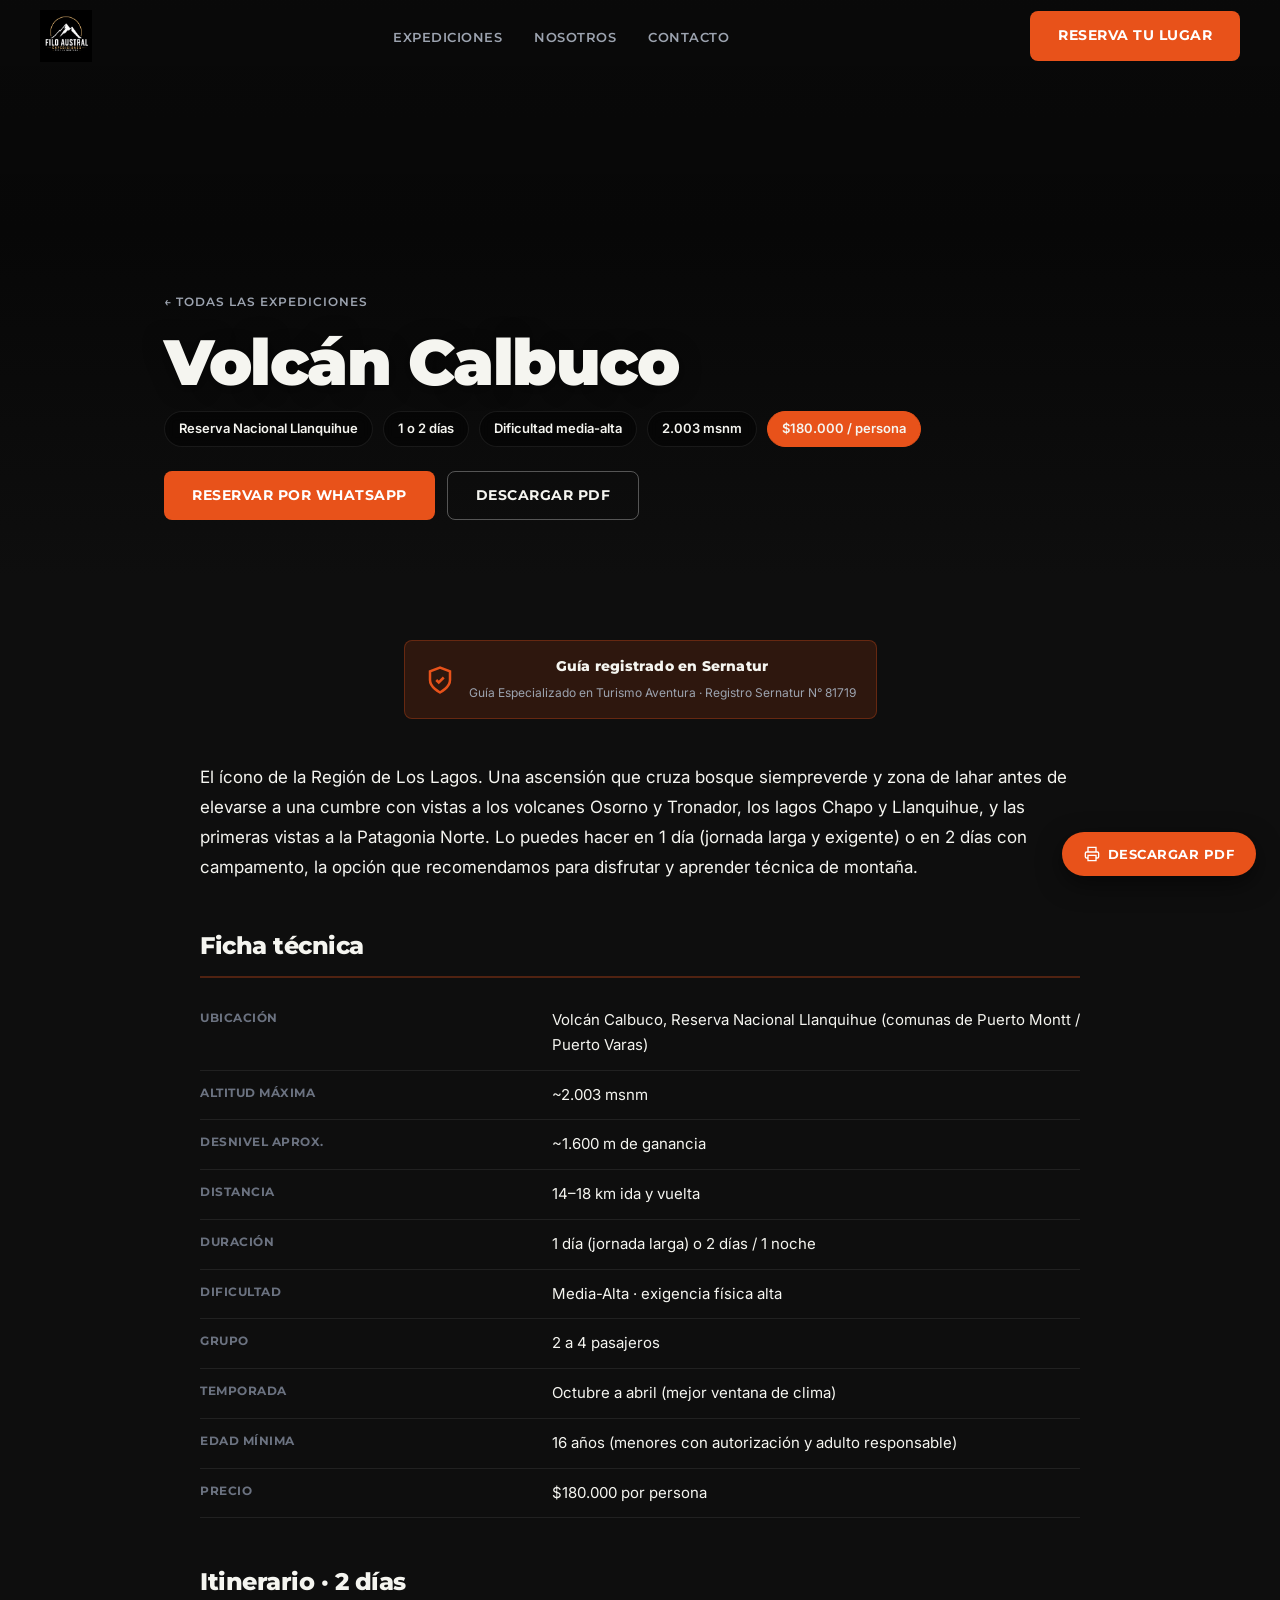
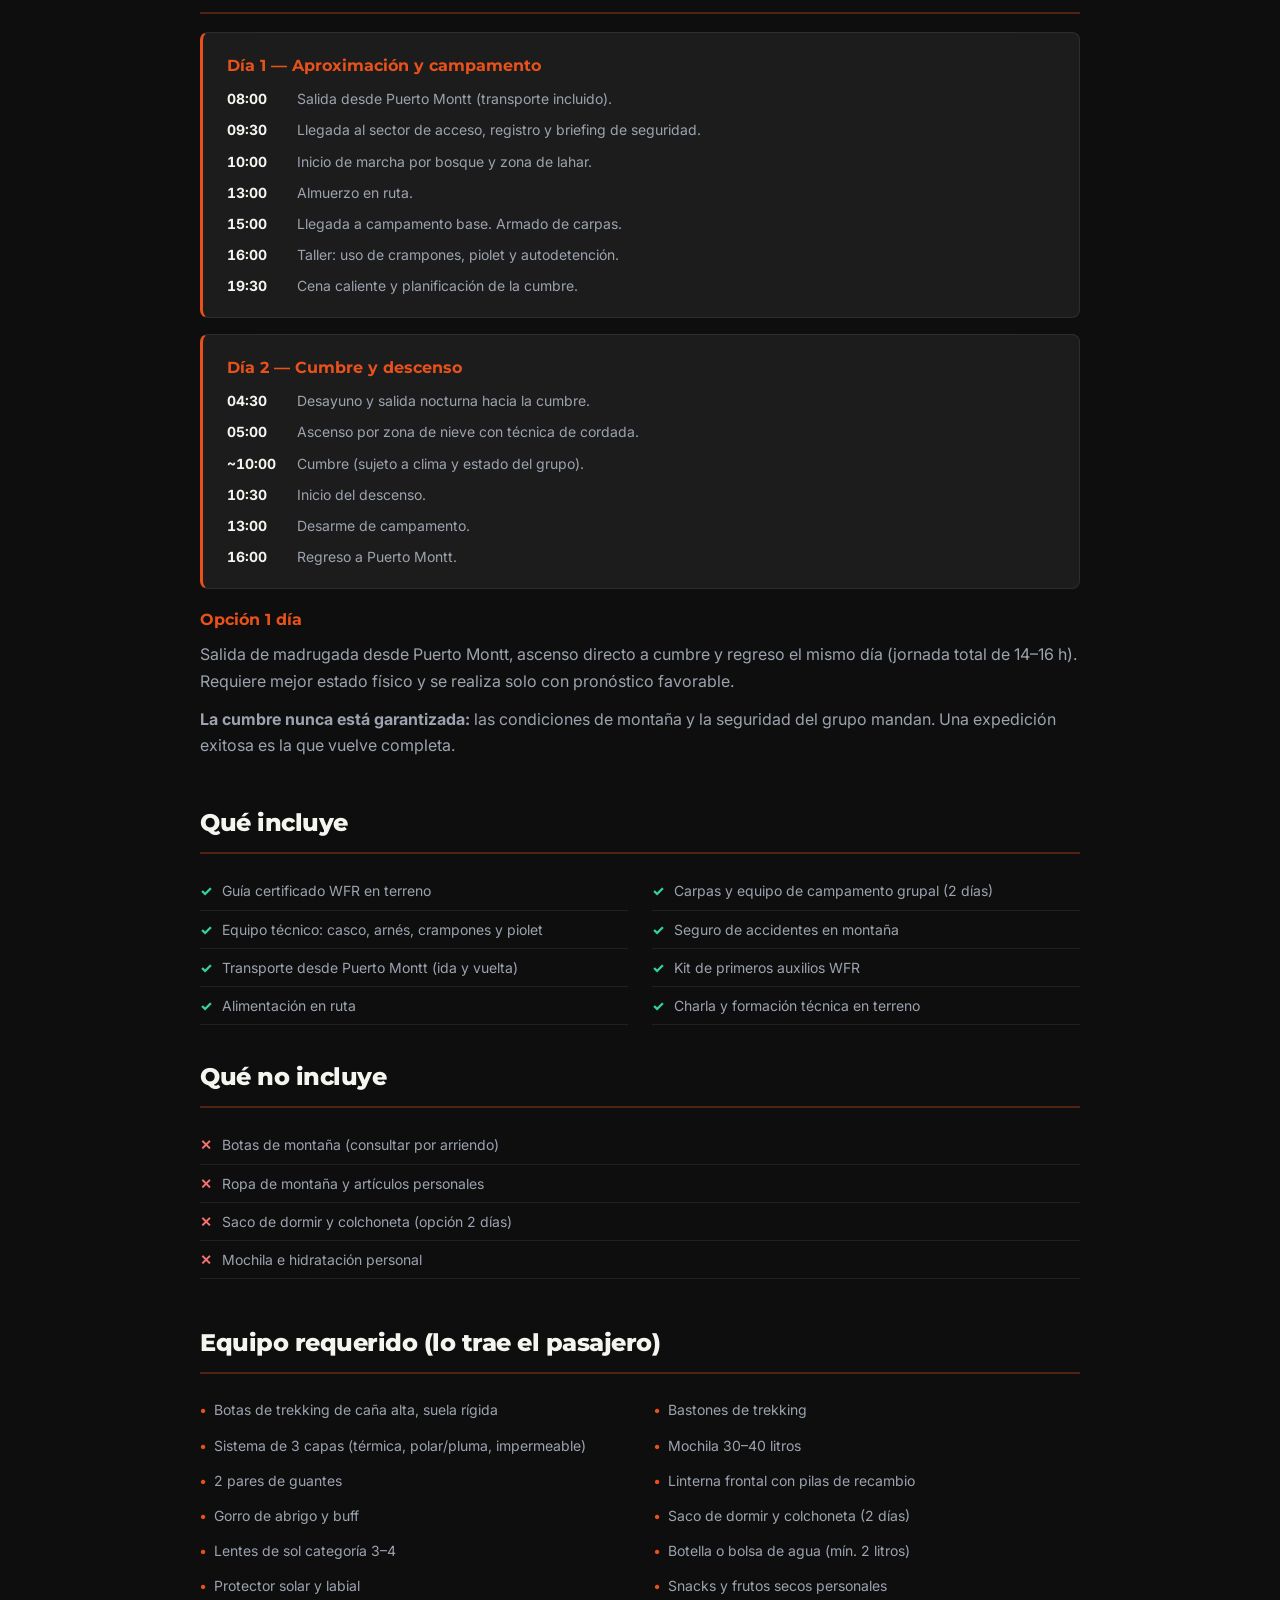
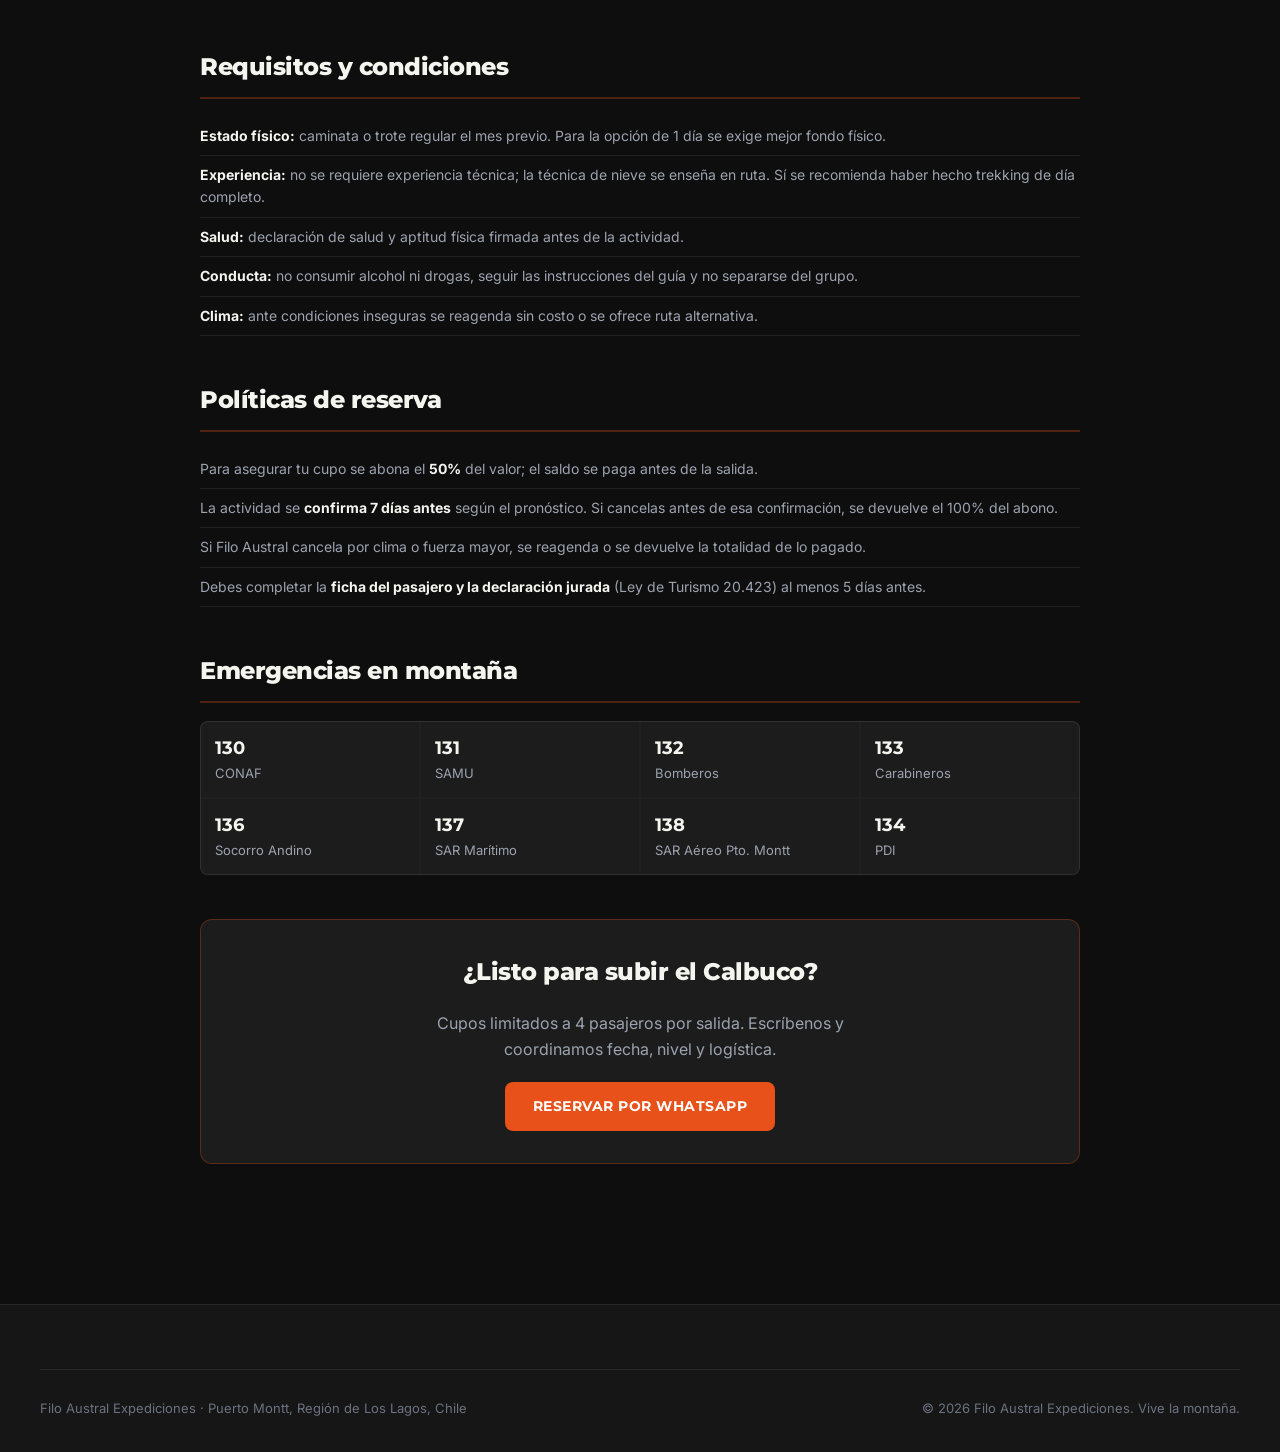
==== calbuco.html @ 94932cb4 "Grupos 2 a 4 pasajeros, nuevos precios y programas Próximamente - VN Calbuco $180.000 y VN Casablanc" ====
<!DOCTYPE html>
<html lang="es">
<head>
    <meta charset="UTF-8">
    <meta name="viewport" content="width=device-width, initial-scale=1.0">
    <meta name="description" content="Ascensión al Volcán Calbuco (2.003 msnm) con Filo Austral Expediciones. Programa de 1 o 2 días, guía certificado WFR, grupos de 2 a 4 pasajeros.">
    <title>Volcán Calbuco | Filo Austral Expediciones</title>
    <meta property="og:title" content="Volcán Calbuco — Filo Austral Expediciones">
    <meta property="og:description" content="Ascensión al ícono de la Región de Los Lagos. 1 o 2 días, guía WFR, grupos reducidos.">
    <meta property="og:image" content="assets/logo-light.jpg">
    <link rel="preconnect" href="https://fonts.googleapis.com">
    <link rel="preconnect" href="https://fonts.gstatic.com" crossorigin>
    <link href="https://fonts.googleapis.com/css2?family=Montserrat:wght@400;500;600;700;800;900&family=Inter:wght@300;400;500;600&display=swap" rel="stylesheet">
    <link rel="stylesheet" href="style.css">
</head>
<body>

    <nav class="navbar" id="navbar">
        <div class="nav-container">
            <a href="index.html" class="nav-logo">
                <img src="assets/logo-light.jpg" alt="Filo Austral Expediciones" class="logo-img">
            </a>
            <ul class="nav-links" id="navLinks">
                <li><a href="index.html#expediciones">Expediciones</a></li>
                <li><a href="index.html#nosotros">Nosotros</a></li>
                <li><a href="index.html#contacto">Contacto</a></li>
            </ul>
            <a href="index.html#contacto" class="btn btn-accent nav-cta">Reserva tu lugar</a>
            <button class="hamburger" id="hamburger" aria-label="Abrir menú"><span></span><span></span><span></span></button>
        </div>
    </nav>

    <header class="prog-hero">
        <div class="prog-hero-bg" style="background-image:url('https://images.unsplash.com/photo-1608248543803-ba4f8c70ae0b?auto=format&fit=crop&w=1920&q=80')"></div>
        <div class="prog-hero-overlay"></div>
        <div class="prog-hero-content">
            <a href="index.html#expediciones" class="prog-back">← Todas las expediciones</a>
            <h1>Volcán Calbuco</h1>
            <div class="prog-meta">
                <span class="prog-chip">Reserva Nacional Llanquihue</span>
                <span class="prog-chip">1 o 2 días</span>
                <span class="prog-chip">Dificultad media-alta</span>
                <span class="prog-chip">2.003 msnm</span>
                <span class="prog-chip price">$180.000 / persona</span>
            </div>
            <div class="prog-hero-actions">
                <a href="https://wa.me/56983878181?text=Hola%20Filo%20Austral%20%F0%9F%91%8B%20quiero%20reservar%20el%20Volc%C3%A1n%20Calbuco" target="_blank" rel="noopener" class="btn btn-accent">Reservar por WhatsApp</a>
                <button class="btn btn-ghost" onclick="window.print()">Descargar PDF</button>
            </div>
        </div>
    </header>

    <main class="prog-main">
        <div class="prog-doc">

            <div class="print-only print-header">
                <img src="assets/logo-print.png" alt="Filo Austral Expediciones">
                <div class="ph-title"><b>Volcán Calbuco</b><span>Filo Austral Expediciones · Vive la Montaña</span></div>
            </div>

            <section class="prog-section sello-wrap">
                <div class="sello-sernatur">
                    <svg viewBox="0 0 24 24" fill="none" stroke="currentColor" stroke-width="2"><path d="M12 22s8-4 8-10V5l-8-3-8 3v7c0 6 8 10 8 10z"/><path d="M9 12l2 2 4-4"/></svg>
                    <div><b>Guía registrado en Sernatur</b><span>Guía Especializado en Turismo Aventura · Registro Sernatur N° 81719</span></div>
                </div>
            </section>

            <section class="prog-section">
                <p class="prog-lead">El ícono de la Región de Los Lagos. Una ascensión que cruza bosque siempreverde y zona de lahar antes de elevarse a una cumbre con vistas a los volcanes Osorno y Tronador, los lagos Chapo y Llanquihue, y las primeras vistas a la Patagonia Norte. Lo puedes hacer en 1 día (jornada larga y exigente) o en 2 días con campamento, la opción que recomendamos para disfrutar y aprender técnica de montaña.</p>
            </section>

            <section class="prog-section">
                <h2>Ficha técnica</h2>
                <table class="ficha-table">
                    <tr><th>Ubicación</th><td>Volcán Calbuco, Reserva Nacional Llanquihue (comunas de Puerto Montt / Puerto Varas)</td></tr>
                    <tr><th>Altitud máxima</th><td>~2.003 msnm</td></tr>
                    <tr><th>Desnivel aprox.</th><td>~1.600 m de ganancia</td></tr>
                    <tr><th>Distancia</th><td>14–18 km ida y vuelta</td></tr>
                    <tr><th>Duración</th><td>1 día (jornada larga) o 2 días / 1 noche</td></tr>
                    <tr><th>Dificultad</th><td>Media-Alta · exigencia física alta</td></tr>
                    <tr><th>Grupo</th><td>2 a 4 pasajeros</td></tr>
                    <tr><th>Temporada</th><td>Octubre a abril (mejor ventana de clima)</td></tr>
                    <tr><th>Edad mínima</th><td>16 años (menores con autorización y adulto responsable)</td></tr>
                    <tr><th>Precio</th><td>$180.000 por persona</td></tr>
                </table>
            </section>

            <section class="prog-section">
                <h2>Itinerario · 2 días</h2>
                <div class="itinerario-day">
                    <h3>Día 1 — Aproximación y campamento</h3>
                    <ul>
                        <li><b>08:00</b> Salida desde Puerto Montt (transporte incluido).</li>
                        <li><b>09:30</b> Llegada al sector de acceso, registro y briefing de seguridad.</li>
                        <li><b>10:00</b> Inicio de marcha por bosque y zona de lahar.</li>
                        <li><b>13:00</b> Almuerzo en ruta.</li>
                        <li><b>15:00</b> Llegada a campamento base. Armado de carpas.</li>
                        <li><b>16:00</b> Taller: uso de crampones, piolet y autodetención.</li>
                        <li><b>19:30</b> Cena caliente y planificación de la cumbre.</li>
                    </ul>
                </div>
                <div class="itinerario-day">
                    <h3>Día 2 — Cumbre y descenso</h3>
                    <ul>
                        <li><b>04:30</b> Desayuno y salida nocturna hacia la cumbre.</li>
                        <li><b>05:00</b> Ascenso por zona de nieve con técnica de cordada.</li>
                        <li><b>~10:00</b> Cumbre (sujeto a clima y estado del grupo).</li>
                        <li><b>10:30</b> Inicio del descenso.</li>
                        <li><b>13:00</b> Desarme de campamento.</li>
                        <li><b>16:00</b> Regreso a Puerto Montt.</li>
                    </ul>
                </div>
                <h3>Opción 1 día</h3>
                <p>Salida de madrugada desde Puerto Montt, ascenso directo a cumbre y regreso el mismo día (jornada total de 14–16 h). Requiere mejor estado físico y se realiza solo con pronóstico favorable.</p>
                <p><b>La cumbre nunca está garantizada:</b> las condiciones de montaña y la seguridad del grupo mandan. Una expedición exitosa es la que vuelve completa.</p>
            </section>

            <section class="prog-section">
                <h2>Qué incluye</h2>
                <div class="dos-cols">
                    <ul class="lista-check">
                        <li>Guía certificado WFR en terreno</li>
                        <li>Equipo técnico: casco, arnés, crampones y piolet</li>
                        <li>Transporte desde Puerto Montt (ida y vuelta)</li>
                        <li>Alimentación en ruta</li>
                    </ul>
                    <ul class="lista-check">
                        <li>Carpas y equipo de campamento grupal (2 días)</li>
                        <li>Seguro de accidentes en montaña</li>
                        <li>Kit de primeros auxilios WFR</li>
                        <li>Charla y formación técnica en terreno</li>
                    </ul>
                </div>
                <h2 style="margin-top:32px">Qué no incluye</h2>
                <ul class="lista-x">
                    <li>Botas de montaña (consultar por arriendo)</li>
                    <li>Ropa de montaña y artículos personales</li>
                    <li>Saco de dormir y colchoneta (opción 2 días)</li>
                    <li>Mochila e hidratación personal</li>
                </ul>
            </section>

            <section class="prog-section">
                <h2>Equipo requerido (lo trae el pasajero)</h2>
                <ul class="equipo-list">
                    <li>Botas de trekking de caña alta, suela rígida</li>
                    <li>Sistema de 3 capas (térmica, polar/pluma, impermeable)</li>
                    <li>2 pares de guantes</li>
                    <li>Gorro de abrigo y buff</li>
                    <li>Lentes de sol categoría 3–4</li>
                    <li>Protector solar y labial</li>
                    <li>Bastones de trekking</li>
                    <li>Mochila 30–40 litros</li>
                    <li>Linterna frontal con pilas de recambio</li>
                    <li>Saco de dormir y colchoneta (2 días)</li>
                    <li>Botella o bolsa de agua (mín. 2 litros)</li>
                    <li>Snacks y frutos secos personales</li>
                </ul>
            </section>

            <section class="prog-section">
                <h2>Requisitos y condiciones</h2>
                <ul class="policy-list">
                    <li><b>Estado físico:</b> caminata o trote regular el mes previo. Para la opción de 1 día se exige mejor fondo físico.</li>
                    <li><b>Experiencia:</b> no se requiere experiencia técnica; la técnica de nieve se enseña en ruta. Sí se recomienda haber hecho trekking de día completo.</li>
                    <li><b>Salud:</b> declaración de salud y aptitud física firmada antes de la actividad.</li>
                    <li><b>Conducta:</b> no consumir alcohol ni drogas, seguir las instrucciones del guía y no separarse del grupo.</li>
                    <li><b>Clima:</b> ante condiciones inseguras se reagenda sin costo o se ofrece ruta alternativa.</li>
                </ul>
            </section>

            <section class="prog-section">
                <h2>Políticas de reserva</h2>
                <ul class="policy-list">
                    <li>Para asegurar tu cupo se abona el <b>50%</b> del valor; el saldo se paga antes de la salida.</li>
                    <li>La actividad se <b>confirma 7 días antes</b> según el pronóstico. Si cancelas antes de esa confirmación, se devuelve el 100% del abono.</li>
                    <li>Si Filo Austral cancela por clima o fuerza mayor, se reagenda o se devuelve la totalidad de lo pagado.</li>
                    <li>Debes completar la <b>ficha del pasajero y la declaración jurada</b> (Ley de Turismo 20.423) al menos 5 días antes.</li>
                </ul>
            </section>

            <section class="prog-section">
                <h2>Emergencias en montaña</h2>
                <div class="emergencia-grid">
                    <div><b>130</b>CONAF</div>
                    <div><b>131</b>SAMU</div>
                    <div><b>132</b>Bomberos</div>
                    <div><b>133</b>Carabineros</div>
                    <div><b>136</b>Socorro Andino</div>
                    <div><b>137</b>SAR Marítimo</div>
                    <div><b>138</b>SAR Aéreo Pto. Montt</div>
                    <div><b>134</b>PDI</div>
                </div>
            </section>

            <section class="prog-section prog-cta">
                <h2>¿Listo para subir el Calbuco?</h2>
                <p>Cupos limitados a 4 pasajeros por salida. Escríbenos y coordinamos fecha, nivel y logística.</p>
                <a href="https://wa.me/56983878181?text=Hola%20Filo%20Austral%20%F0%9F%91%8B%20quiero%20reservar%20el%20Volc%C3%A1n%20Calbuco" target="_blank" rel="noopener" class="btn btn-accent">Reservar por WhatsApp</a>
            </section>

        </div>
    </main>

    <footer class="footer">
        <div class="container">
            <div class="footer-bottom">
                <p>Filo Austral Expediciones · Puerto Montt, Región de Los Lagos, Chile</p>
                <p>© 2026 Filo Austral Expediciones. Vive la montaña.</p>
            </div>
        </div>
    </footer>

    <button class="pdf-fab" onclick="window.print()">
        <svg viewBox="0 0 24 24" width="16" height="16" fill="none" stroke="currentColor" stroke-width="2"><path d="M6 9V2h12v7M6 18H4a2 2 0 0 1-2-2v-5a2 2 0 0 1 2-2h16a2 2 0 0 1 2 2v5a2 2 0 0 1-2 2h-2M6 14h12v8H6z"/></svg>
        Descargar PDF
    </button>

    <script>
        const nav = document.getElementById('navbar');
        addEventListener('scroll', () => nav.classList.toggle('scrolled', scrollY > 40));
        const h = document.getElementById('hamburger'), nl = document.getElementById('navLinks');
        h.addEventListener('click', () => { h.classList.toggle('open'); nl.classList.toggle('open'); });
    </script>
</body>
</html>
---- style.css ----
/* ===== VARIABLES ===== */
:root {
    --bg: #0e0e0e;
    --bg-alt: #161616;
    --bg-card: #1c1c1c;
    --bg-card-hover: #222222;
    --accent: #E8521A;
    --accent-light: #FF6B35;
    --accent-dim: rgba(232,82,26,0.15);
    --text: #F5F5F0;
    --text-muted: #9CA3AF;
    --text-dim: #6B7280;
    --border: rgba(255,255,255,0.08);
    --border-accent: rgba(232,82,26,0.3);
    --radius: 12px;
    --radius-sm: 8px;
    --transition: 0.25s ease;
    --shadow: 0 4px 24px rgba(0,0,0,0.5);
    --shadow-hover: 0 12px 48px rgba(0,0,0,0.7);
    --font-display: 'Montserrat', sans-serif;
    --font-body: 'Inter', sans-serif;
}

/* ===== RESET ===== */
*, *::before, *::after { margin: 0; padding: 0; box-sizing: border-box; }
html { scroll-behavior: smooth; }
body {
    font-family: var(--font-body);
    background: var(--bg);
    color: var(--text);
    line-height: 1.65;
    font-size: 16px;
    overflow-x: hidden;
}
a { text-decoration: none; color: inherit; }
img { display: block; max-width: 100%; height: auto; }
ul { list-style: none; }

/* ===== NAVBAR ===== */
.navbar {
    position: fixed;
    top: 0; left: 0; right: 0;
    z-index: 100;
    padding: 0 24px;
    transition: background var(--transition), box-shadow var(--transition);
}
.navbar.scrolled {
    background: rgba(14,14,14,0.96);
    backdrop-filter: blur(16px);
    -webkit-backdrop-filter: blur(16px);
    box-shadow: 0 1px 0 var(--border);
}
.nav-container {
    max-width: 1200px;
    margin: 0 auto;
    display: flex;
    align-items: center;
    justify-content: space-between;
    height: 72px;
    gap: 24px;
}
.nav-logo { display: flex; align-items: center; }
.logo-img {
    height: 52px;
    width: auto;
    mix-blend-mode: screen;
    transition: opacity var(--transition);
}
.logo-text {
    font-family: var(--font-display);
    font-size: 18px;
    font-weight: 900;
    letter-spacing: 3px;
    color: var(--text);
}
.nav-links {
    display: flex;
    align-items: center;
    gap: 4px;
    flex: 1;
    justify-content: center;
}
.nav-links a {
    padding: 7px 14px;
    font-size: 13px;
    font-weight: 600;
    letter-spacing: 0.5px;
    color: var(--text-muted);
    border-radius: 6px;
    transition: color var(--transition), background var(--transition);
    font-family: var(--font-display);
    text-transform: uppercase;
}
.nav-links a:hover { color: var(--text); background: rgba(255,255,255,0.06); }
.nav-links a.active { color: var(--accent); }
.nav-cta {
    white-space: nowrap;
    font-family: var(--font-display);
    font-size: 13px;
    letter-spacing: 0.5px;
    text-transform: uppercase;
}
.hamburger {
    display: none;
    flex-direction: column;
    gap: 5px;
    background: none;
    border: none;
    cursor: pointer;
    padding: 4px;
    flex-shrink: 0;
}
.hamburger span {
    display: block;
    width: 24px;
    height: 2px;
    background: var(--text);
    border-radius: 2px;
    transition: transform var(--transition), opacity var(--transition);
}
.hamburger.open span:nth-child(1) { transform: translateY(7px) rotate(45deg); }
.hamburger.open span:nth-child(2) { opacity: 0; }
.hamburger.open span:nth-child(3) { transform: translateY(-7px) rotate(-45deg); }

/* ===== BUTTONS ===== */
.btn {
    display: inline-block;
    padding: 13px 28px;
    border-radius: var(--radius-sm);
    font-size: 14px;
    font-weight: 700;
    font-family: var(--font-display);
    letter-spacing: 0.5px;
    text-transform: uppercase;
    transition: all var(--transition);
    cursor: pointer;
    border: none;
}
.btn-accent {
    background: var(--accent);
    color: #fff;
}
.btn-accent:hover {
    background: var(--accent-light);
    transform: translateY(-2px);
    box-shadow: 0 8px 24px rgba(232,82,26,0.4);
}
.btn-ghost {
    background: transparent;
    color: var(--text);
    border: 1.5px solid rgba(255,255,255,0.3);
}
.btn-ghost:hover {
    border-color: var(--text);
    background: rgba(255,255,255,0.06);
    transform: translateY(-2px);
}
.btn-sm { padding: 9px 20px; font-size: 12px; }
.btn-full { width: 100%; text-align: center; }

/* ===== HERO ===== */
.hero {
    min-height: 100vh;
    position: relative;
    display: flex;
    align-items: center;
    justify-content: center;
    text-align: center;
    overflow: hidden;
}
.hero-bg {
    position: absolute;
    inset: 0;
    background-size: cover;
    background-position: center;
    background-repeat: no-repeat;
    transform: scale(1.05);
    transition: transform 8s ease;
}
.hero:hover .hero-bg { transform: scale(1); }
.hero-overlay {
    position: absolute;
    inset: 0;
    background: linear-gradient(to bottom,
        rgba(0,0,0,0.3) 0%,
        rgba(0,0,0,0.55) 50%,
        rgba(14,14,14,0.9) 100%);
}
.hero-content {
    position: relative;
    z-index: 1;
    max-width: 900px;
    padding: 0 24px;
}
.hero-tag {
    display: inline-block;
    font-family: var(--font-display);
    font-size: 11px;
    font-weight: 700;
    letter-spacing: 4px;
    text-transform: uppercase;
    color: var(--accent);
    margin-bottom: 20px;
    padding: 6px 16px;
    border: 1px solid var(--border-accent);
    border-radius: 100px;
    background: var(--accent-dim);
}
.hero-headline {
    font-family: var(--font-display);
    font-size: clamp(38px, 7vw, 80px);
    font-weight: 900;
    line-height: 1.02;
    letter-spacing: -2px;
    color: var(--text);
    margin-bottom: 20px;
    text-shadow: 0 2px 20px rgba(0,0,0,0.5);
}
.hero-sub {
    font-size: clamp(16px, 2vw, 20px);
    color: rgba(245,245,240,0.75);
    margin-bottom: 40px;
    font-weight: 400;
}
.hero-actions {
    display: flex;
    gap: 14px;
    justify-content: center;
    flex-wrap: wrap;
}
.hero-scroll {
    position: absolute;
    bottom: 32px;
    left: 50%;
    transform: translateX(-50%);
    color: rgba(255,255,255,0.4);
    animation: bounce 2s ease-in-out infinite;
    z-index: 1;
}
@keyframes bounce {
    0%, 100% { transform: translateX(-50%) translateY(0); }
    50% { transform: translateX(-50%) translateY(8px); }
}

/* ===== SECTIONS ===== */
.section { padding: 96px 24px; }
.section-dark { background: var(--bg-alt); }
.container { max-width: 1200px; margin: 0 auto; }
.section-header { text-align: center; margin-bottom: 60px; }
.section-tag {
    display: inline-block;
    font-family: var(--font-display);
    font-size: 11px;
    font-weight: 700;
    letter-spacing: 4px;
    text-transform: uppercase;
    color: var(--accent);
    margin-bottom: 12px;
}
.section-title {
    font-family: var(--font-display);
    font-size: clamp(28px, 4vw, 48px);
    font-weight: 900;
    letter-spacing: -1.5px;
    line-height: 1.05;
    color: var(--text);
    margin-bottom: 16px;
}
.section-desc {
    color: var(--text-muted);
    font-size: 16px;
    max-width: 600px;
    margin: 0 auto;
    line-height: 1.7;
}

/* ===== PROPUESTA DE VALOR ===== */
.propuesta-grid {
    display: grid;
    grid-template-columns: repeat(3, 1fr);
    gap: 2px;
    background: var(--border);
    border: 1px solid var(--border);
    border-radius: var(--radius);
    overflow: hidden;
}
.propuesta-item {
    background: var(--bg);
    padding: 48px 36px;
    transition: background var(--transition);
}
.propuesta-item:hover { background: var(--bg-card); }
.prop-icon {
    width: 52px;
    height: 52px;
    background: var(--accent-dim);
    border-radius: var(--radius-sm);
    display: flex;
    align-items: center;
    justify-content: center;
    margin-bottom: 20px;
    color: var(--accent);
}
.prop-icon svg { width: 26px; height: 26px; }
.propuesta-item h3 {
    font-family: var(--font-display);
    font-size: 17px;
    font-weight: 800;
    color: var(--text);
    margin-bottom: 12px;
    letter-spacing: -0.3px;
}
.propuesta-item p {
    font-size: 14px;
    color: var(--text-muted);
    line-height: 1.7;
}

/* ===== EXPEDICIONES (CARDS) ===== */
.cards-grid {
    display: grid;
    grid-template-columns: repeat(2, 1fr);
    gap: 24px;
}
.exp-card {
    display: block;
    background: var(--bg-card);
    border: 1px solid var(--border);
    border-radius: var(--radius);
    overflow: hidden;
    transition: border-color var(--transition), box-shadow var(--transition), transform var(--transition);
}
.exp-card:hover {
    border-color: var(--border-accent);
    box-shadow: var(--shadow-hover);
    transform: translateY(-4px);
}
.card-img-wrap {
    position: relative;
    height: 220px;
    overflow: hidden;
}
.card-img-wrap img {
    width: 100%;
    height: 100%;
    object-fit: cover;
    transition: transform 0.5s ease;
}
.exp-card:hover .card-img-wrap img { transform: scale(1.06); }
.badge {
    position: absolute;
    top: 14px;
    left: 14px;
    padding: 4px 12px;
    border-radius: 100px;
    font-family: var(--font-display);
    font-size: 11px;
    font-weight: 700;
    letter-spacing: 1px;
    text-transform: uppercase;
}
.badge-green { background: rgba(52,211,153,0.2); color: #34d399; border: 1px solid rgba(52,211,153,0.3); }
.badge-orange { background: rgba(232,82,26,0.2); color: #FF6B35; border: 1px solid rgba(232,82,26,0.3); }
.badge-red { background: rgba(239,68,68,0.2); color: #f87171; border: 1px solid rgba(239,68,68,0.3); }
.badge-cupos {
    position: absolute;
    top: 14px;
    right: 14px;
    padding: 4px 10px;
    background: rgba(0,0,0,0.7);
    border-radius: 100px;
    font-size: 11px;
    font-weight: 600;
    color: rgba(255,255,255,0.8);
    font-family: var(--font-display);
    letter-spacing: 0.5px;
}
.card-body { padding: 24px; }
.card-title {
    font-family: var(--font-display);
    font-size: 20px;
    font-weight: 800;
    color: var(--text);
    margin-bottom: 10px;
    letter-spacing: -0.3px;
}
.card-meta {
    display: flex;
    gap: 16px;
    margin-bottom: 12px;
}
.card-meta span {
    display: flex;
    align-items: center;
    gap: 5px;
    font-size: 13px;
    color: var(--text-dim);
    font-weight: 500;
}
.card-desc {
    font-size: 14px;
    color: var(--text-muted);
    line-height: 1.65;
    margin-bottom: 20px;
}
.card-footer {
    display: flex;
    align-items: center;
    justify-content: space-between;
    padding-top: 16px;
    border-top: 1px solid var(--border);
}
.card-price {
    font-family: var(--font-display);
    font-size: 22px;
    font-weight: 900;
    color: var(--text);
    letter-spacing: -0.5px;
}
.card-price small {
    font-size: 13px;
    color: var(--text-dim);
    font-weight: 500;
}
.exp-card-soon { cursor: default; }
.exp-card-soon:hover { border-color: var(--border); box-shadow: none; transform: none; }
.exp-card-soon:hover .card-img-wrap img { transform: none; }
.exp-card-soon .card-img-wrap img { filter: grayscale(0.4) brightness(0.85); }
.badge-soon { background: var(--accent); color: #fff; }
.card-price-soon { font-size: 18px; color: var(--accent-light); letter-spacing: 0; }

/* ===== STATS ===== */
.stats-section {
    background: var(--accent);
    padding: 80px 24px;
}
.stats-section .section-tag { color: rgba(255,255,255,0.7); }
.stats-section .section-title { color: #fff; }
.stats-grid {
    display: grid;
    grid-template-columns: repeat(4, 1fr);
    gap: 2px;
    background: rgba(255,255,255,0.15);
    border-radius: var(--radius);
    overflow: hidden;
}
.stat-item {
    background: rgba(255,255,255,0.05);
    padding: 40px 24px;
    text-align: center;
    transition: background var(--transition);
}
.stat-item:hover { background: rgba(255,255,255,0.12); }
.stat-num {
    display: block;
    font-family: var(--font-display);
    font-size: clamp(32px, 4vw, 52px);
    font-weight: 900;
    color: #fff;
    letter-spacing: -2px;
    line-height: 1;
    margin-bottom: 8px;
}
.stat-label {
    font-size: 13px;
    color: rgba(255,255,255,0.75);
    font-weight: 500;
    line-height: 1.4;
}

/* ===== NOSOTROS / GUÍAS ===== */
.guias-grid {
    display: grid;
    grid-template-columns: repeat(2, 1fr);
    gap: 28px;
}
.guia-card {
    display: flex;
    gap: 28px;
    background: var(--bg-card);
    border: 1px solid var(--border);
    border-radius: var(--radius);
    padding: 32px;
    transition: border-color var(--transition);
}
.guia-card:hover { border-color: var(--border-accent); }
.guia-foto {
    width: 100px;
    height: 100px;
    border-radius: 50%;
    overflow: hidden;
    flex-shrink: 0;
    border: 2px solid var(--border-accent);
}
.guia-foto img {
    width: 100%;
    height: 100%;
    object-fit: cover;
}
.guia-nombre {
    font-family: var(--font-display);
    font-size: 18px;
    font-weight: 800;
    color: var(--text);
    margin-bottom: 4px;
    letter-spacing: -0.3px;
}
.guia-rol {
    font-size: 13px;
    color: var(--accent);
    font-weight: 600;
    margin-bottom: 12px;
    font-family: var(--font-display);
    letter-spacing: 0.3px;
}
.guia-bio {
    font-size: 14px;
    color: var(--text-muted);
    line-height: 1.7;
    margin-bottom: 14px;
}
.guia-tags {
    display: flex;
    flex-wrap: wrap;
    gap: 6px;
}
.guia-tags span {
    padding: 3px 10px;
    background: var(--accent-dim);
    border: 1px solid var(--border-accent);
    border-radius: 4px;
    font-size: 11px;
    font-weight: 600;
    color: var(--accent);
    font-family: var(--font-display);
    letter-spacing: 0.3px;
    text-transform: uppercase;
}

/* ===== GALERÍA ===== */
.galeria-grid {
    display: grid;
    grid-template-columns: repeat(3, 1fr);
    grid-template-rows: repeat(2, 220px);
    gap: 12px;
}
.galeria-item {
    position: relative;
    overflow: hidden;
    border-radius: var(--radius-sm);
    cursor: pointer;
}
.galeria-item.grande {
    grid-column: span 1;
    grid-row: span 2;
}
.galeria-item img {
    width: 100%;
    height: 100%;
    object-fit: cover;
    transition: transform 0.5s ease;
}
.galeria-item:hover img { transform: scale(1.08); }
.galeria-overlay {
    position: absolute;
    inset: 0;
    background: linear-gradient(to top, rgba(0,0,0,0.7) 0%, transparent 50%);
    display: flex;
    align-items: flex-end;
    padding: 16px;
    opacity: 0;
    transition: opacity var(--transition);
}
.galeria-item:hover .galeria-overlay { opacity: 1; }
.galeria-overlay span {
    font-family: var(--font-display);
    font-size: 13px;
    font-weight: 700;
    color: #fff;
    letter-spacing: 0.5px;
}

/* ===== TESTIMONIOS ===== */
.testimonios-wrap { position: relative; overflow: hidden; }
.testimonios-track {
    display: flex;
    transition: transform 0.5s ease;
}
.testimonio-item {
    flex: 0 0 100%;
    background: var(--bg-card);
    border: 1px solid var(--border);
    border-radius: var(--radius);
    padding: 48px;
    text-align: center;
}
.testimonio-stars {
    font-size: 20px;
    color: var(--accent);
    letter-spacing: 4px;
    margin-bottom: 20px;
}
.testimonio-texto {
    font-size: 18px;
    color: var(--text-muted);
    line-height: 1.75;
    font-style: italic;
    max-width: 700px;
    margin: 0 auto 28px;
}
.testimonio-autor {
    display: flex;
    flex-direction: column;
    gap: 4px;
}
.autor-nombre {
    font-family: var(--font-display);
    font-size: 15px;
    font-weight: 700;
    color: var(--text);
}
.autor-ciudad {
    font-size: 13px;
    color: var(--text-dim);
}
.testimonios-nav {
    display: flex;
    justify-content: center;
    gap: 8px;
    margin-top: 24px;
}
.nav-dot {
    width: 8px;
    height: 8px;
    border-radius: 50%;
    background: var(--border);
    border: none;
    cursor: pointer;
    transition: background var(--transition), transform var(--transition);
    padding: 0;
}
.nav-dot.active {
    background: var(--accent);
    transform: scale(1.3);
}

/* ===== CONTACTO ===== */
.contacto-grid {
    display: grid;
    grid-template-columns: 1fr 380px;
    gap: 48px;
    align-items: start;
}
.reserva-form {
    background: var(--bg-card);
    border: 1px solid var(--border);
    border-radius: var(--radius);
    padding: 40px;
}
.form-row {
    display: grid;
    grid-template-columns: 1fr 1fr;
    gap: 20px;
}
.form-group {
    display: flex;
    flex-direction: column;
    gap: 6px;
    margin-bottom: 20px;
}
.form-group label {
    font-family: var(--font-display);
    font-size: 12px;
    font-weight: 700;
    letter-spacing: 1px;
    text-transform: uppercase;
    color: var(--text-muted);
}
.form-group input,
.form-group select,
.form-group textarea {
    background: var(--bg);
    border: 1.5px solid var(--border);
    border-radius: var(--radius-sm);
    color: var(--text);
    font-family: var(--font-body);
    font-size: 15px;
    padding: 12px 16px;
    transition: border-color var(--transition), box-shadow var(--transition);
    outline: none;
    -webkit-appearance: none;
    appearance: none;
}
.form-group select {
    background-image: url("data:image/svg+xml,%3Csvg xmlns='http://www.w3.org/2000/svg' width='12' height='12' viewBox='0 0 24 24' fill='none' stroke='%236B7280' stroke-width='2'%3E%3Cpath d='M6 9l6 6 6-6'/%3E%3C/svg%3E");
    background-repeat: no-repeat;
    background-position: right 14px center;
    padding-right: 40px;
    cursor: pointer;
}
.form-group select option { background: var(--bg-card); }
.form-group input:focus,
.form-group select:focus,
.form-group textarea:focus {
    border-color: var(--accent);
    box-shadow: 0 0 0 3px var(--accent-dim);
}
.form-group input.error,
.form-group select.error {
    border-color: #f87171;
}
.form-group textarea { resize: vertical; min-height: 120px; }
.field-error {
    font-size: 12px;
    color: #f87171;
    margin-top: 2px;
    display: block;
}
.form-success {
    margin-top: 16px;
    padding: 14px 20px;
    background: rgba(52,211,153,0.1);
    border: 1px solid rgba(52,211,153,0.3);
    border-radius: var(--radius-sm);
    color: #34d399;
    font-size: 14px;
    font-weight: 600;
    text-align: center;
}
.contacto-info { display: flex; flex-direction: column; gap: 28px; }
.info-block h4 {
    font-family: var(--font-display);
    font-size: 13px;
    font-weight: 700;
    letter-spacing: 2px;
    text-transform: uppercase;
    color: var(--text-dim);
    margin-bottom: 12px;
}
.info-block p {
    font-size: 15px;
    color: var(--text-muted);
    line-height: 1.6;
}
.contact-link {
    display: flex;
    align-items: center;
    gap: 12px;
    padding: 14px 20px;
    border-radius: var(--radius-sm);
    font-size: 15px;
    font-weight: 600;
    border: 1px solid var(--border);
    margin-bottom: 10px;
    transition: all var(--transition);
}
.contact-link:last-child { margin-bottom: 0; }
.contact-link.whatsapp { color: #25D366; border-color: rgba(37,211,102,0.2); background: rgba(37,211,102,0.05); }
.contact-link.whatsapp:hover { background: rgba(37,211,102,0.12); border-color: rgba(37,211,102,0.4); transform: translateX(4px); }
.contact-link.instagram { color: #E1306C; border-color: rgba(225,48,108,0.2); background: rgba(225,48,108,0.05); }
.contact-link.instagram:hover { background: rgba(225,48,108,0.12); border-color: rgba(225,48,108,0.4); transform: translateX(4px); }
.incluye-list { display: flex; flex-direction: column; gap: 8px; }
.incluye-list li {
    font-size: 14px;
    color: var(--text-muted);
    padding: 8px 12px;
    background: var(--bg-card);
    border-radius: var(--radius-sm);
    border: 1px solid var(--border);
}

/* ===== FOOTER ===== */
.footer {
    background: var(--bg-alt);
    border-top: 1px solid var(--border);
    padding: 64px 24px 32px;
}
.footer-grid {
    display: grid;
    grid-template-columns: 2fr 1fr 1fr;
    gap: 48px;
    margin-bottom: 48px;
}
.footer-logo {
    height: 72px;
    width: auto;
    mix-blend-mode: screen;
    margin-bottom: 16px;
}
.footer-logo-text {
    font-family: var(--font-display);
    font-size: 20px;
    font-weight: 900;
    letter-spacing: 3px;
    color: var(--text);
    margin-bottom: 16px;
    display: block;
}
.footer-brand p {
    font-size: 14px;
    color: var(--text-dim);
    line-height: 1.7;
    max-width: 320px;
}
.footer-links h4,
.footer-redes h4 {
    font-family: var(--font-display);
    font-size: 12px;
    font-weight: 700;
    letter-spacing: 2px;
    text-transform: uppercase;
    color: var(--text-dim);
    margin-bottom: 16px;
}
.footer-links ul { display: flex; flex-direction: column; gap: 10px; }
.footer-links a {
    font-size: 14px;
    color: var(--text-muted);
    transition: color var(--transition);
}
.footer-links a:hover { color: var(--accent); }
.social-links { display: flex; gap: 12px; }
.social-links a {
    width: 40px;
    height: 40px;
    display: flex;
    align-items: center;
    justify-content: center;
    background: var(--bg-card);
    border: 1px solid var(--border);
    border-radius: var(--radius-sm);
    color: var(--text-muted);
    transition: all var(--transition);
}
.social-links a:hover {
    color: var(--accent);
    border-color: var(--border-accent);
    background: var(--accent-dim);
}
.footer-bottom {
    display: flex;
    justify-content: space-between;
    align-items: center;
    padding-top: 28px;
    border-top: 1px solid var(--border);
    flex-wrap: wrap;
    gap: 8px;
}
.footer-bottom p {
    font-size: 13px;
    color: var(--text-dim);
}

/* ===== RESPONSIVE ===== */
@media (max-width: 1024px) {
    .stats-grid { grid-template-columns: repeat(2, 1fr); }
    .footer-grid { grid-template-columns: 1fr 1fr; }
    .footer-brand { grid-column: span 2; }
}

@media (max-width: 900px) {
    .propuesta-grid { grid-template-columns: 1fr; }
    .cards-grid { grid-template-columns: 1fr; }
    .guias-grid { grid-template-columns: 1fr; }
    .contacto-grid { grid-template-columns: 1fr; }
    .galeria-grid {
        grid-template-columns: repeat(2, 1fr);
        grid-template-rows: auto;
    }
    .galeria-item.grande { grid-column: span 2; grid-row: span 1; }
}

@media (max-width: 768px) {
    .hamburger { display: flex; }
    .nav-links {
        display: none;
        position: fixed;
        top: 72px; left: 0; right: 0;
        background: rgba(14,14,14,0.98);
        backdrop-filter: blur(20px);
        flex-direction: column;
        padding: 16px;
        gap: 4px;
        border-bottom: 1px solid var(--border);
        justify-content: flex-start;
    }
    .nav-links.open { display: flex; }
    .nav-links a { padding: 14px 16px; font-size: 14px; width: 100%; }
    .nav-cta { display: none; }
    .section { padding: 64px 16px; }
    .hero-headline { letter-spacing: -1px; }
    .form-row { grid-template-columns: 1fr; }
    .reserva-form { padding: 24px; }
    .footer-grid { grid-template-columns: 1fr; gap: 32px; }
    .footer-brand { grid-column: span 1; }
    .footer-bottom { flex-direction: column; text-align: center; }
    .stats-grid { grid-template-columns: repeat(2, 1fr); }
    .testimonio-item { padding: 28px 20px; }
    .testimonio-texto { font-size: 15px; }
    .guia-card { flex-direction: column; }
}

@media (max-width: 480px) {
    .hero-actions { flex-direction: column; align-items: center; }
    .btn { width: 240px; text-align: center; }
    .galeria-grid { grid-template-columns: 1fr; }
    .galeria-item.grande { grid-column: span 1; }
    .stats-grid { grid-template-columns: 1fr; }
}

/* ===== HERO VIDEO ===== */
.hero-video {
    position: absolute;
    inset: 0;
    width: 100%;
    height: 100%;
    object-fit: cover;
    z-index: 0;
}

/* ===================================================== */
/* ===== PÁGINA DE PROGRAMA (detalle por volcán) ======= */
/* ===================================================== */
.prog-hero {
    position: relative;
    min-height: 64vh;
    display: flex;
    align-items: flex-end;
    overflow: hidden;
}
.prog-hero-bg {
    position: absolute;
    inset: 0;
    background-size: cover;
    background-position: center;
}
.prog-hero-overlay {
    position: absolute;
    inset: 0;
    background: linear-gradient(to bottom, rgba(0,0,0,0.35) 0%, rgba(0,0,0,0.5) 40%, rgba(14,14,14,0.96) 100%);
}
.prog-hero-content {
    position: relative;
    z-index: 1;
    width: 100%;
    max-width: 1000px;
    margin: 0 auto;
    padding: 0 24px 56px;
}
.prog-back {
    display: inline-flex;
    align-items: center;
    gap: 6px;
    font-family: var(--font-display);
    font-size: 12px;
    font-weight: 600;
    letter-spacing: 1px;
    text-transform: uppercase;
    color: var(--text-muted);
    margin-bottom: 18px;
}
.prog-back:hover { color: var(--accent); }
.prog-hero h1 {
    font-family: var(--font-display);
    font-size: clamp(34px, 6vw, 64px);
    font-weight: 900;
    letter-spacing: -1.5px;
    line-height: 1.02;
    color: var(--text);
    margin-bottom: 16px;
    text-shadow: 0 2px 20px rgba(0,0,0,0.5);
}
.prog-meta {
    display: flex;
    flex-wrap: wrap;
    gap: 10px;
    margin-bottom: 24px;
}
.prog-chip {
    display: inline-flex;
    align-items: center;
    gap: 6px;
    padding: 6px 14px;
    background: rgba(0,0,0,0.45);
    border: 1px solid var(--border);
    border-radius: 100px;
    font-size: 13px;
    font-weight: 600;
    color: var(--text);
    backdrop-filter: blur(6px);
}
.prog-chip.price { background: var(--accent); border-color: var(--accent); }
.prog-hero-actions { display: flex; flex-wrap: wrap; gap: 12px; }

.prog-main { padding: 64px 24px 96px; }
.prog-doc { max-width: 880px; margin: 0 auto; }
.prog-section { margin-bottom: 44px; }
.prog-section h2 {
    font-family: var(--font-display);
    font-size: 24px;
    font-weight: 800;
    letter-spacing: -0.5px;
    color: var(--text);
    margin-bottom: 18px;
    padding-bottom: 10px;
    border-bottom: 2px solid var(--border-accent);
}
.prog-section h3 {
    font-family: var(--font-display);
    font-size: 16px;
    font-weight: 700;
    color: var(--accent);
    margin: 18px 0 8px;
}
.prog-section p { color: var(--text-muted); margin-bottom: 12px; }
.prog-lead { font-size: 17px; color: var(--text) !important; line-height: 1.75; }

.ficha-table { width: 100%; border-collapse: collapse; }
.ficha-table tr { border-bottom: 1px solid var(--border); }
.ficha-table th {
    text-align: left;
    padding: 12px 16px 12px 0;
    font-family: var(--font-display);
    font-size: 12px;
    font-weight: 700;
    letter-spacing: 0.5px;
    text-transform: uppercase;
    color: var(--text-dim);
    width: 40%;
    vertical-align: top;
}
.ficha-table td { padding: 12px 0; color: var(--text); font-size: 15px; }

.itinerario-day {
    background: var(--bg-card);
    border: 1px solid var(--border);
    border-left: 3px solid var(--accent);
    border-radius: var(--radius-sm);
    padding: 20px 24px;
    margin-bottom: 16px;
}
.itinerario-day h3 { margin-top: 0; }
.itinerario-day ul { display: flex; flex-direction: column; gap: 8px; }
.itinerario-day li {
    display: flex;
    gap: 14px;
    font-size: 14px;
    color: var(--text-muted);
}
.itinerario-day li b { color: var(--text); font-variant-numeric: tabular-nums; min-width: 56px; flex-shrink: 0; }

.dos-cols { display: grid; grid-template-columns: 1fr 1fr; gap: 24px; }
.lista-check li, .lista-x li {
    display: flex;
    align-items: flex-start;
    gap: 10px;
    font-size: 14px;
    color: var(--text-muted);
    padding: 7px 0;
    border-bottom: 1px solid var(--border);
}
.lista-check li::before { content: "✓"; color: #34d399; font-weight: 800; flex-shrink: 0; }
.lista-x li::before { content: "✕"; color: #f87171; font-weight: 800; flex-shrink: 0; }

.equipo-list { columns: 2; column-gap: 28px; }
.equipo-list li {
    font-size: 14px;
    color: var(--text-muted);
    padding: 6px 0;
    break-inside: avoid;
}
.equipo-list li::before { content: "•"; color: var(--accent); font-weight: 800; margin-right: 8px; }

.policy-list li {
    font-size: 14px;
    color: var(--text-muted);
    padding: 8px 0 8px 0;
    border-bottom: 1px solid var(--border);
    line-height: 1.6;
}
.policy-list li b { color: var(--text); }

.emergencia-grid {
    display: grid;
    grid-template-columns: repeat(4, 1fr);
    gap: 2px;
    background: var(--border);
    border: 1px solid var(--border);
    border-radius: var(--radius-sm);
    overflow: hidden;
}
.emergencia-grid div {
    background: var(--bg-card);
    padding: 12px 14px;
    font-size: 13px;
    color: var(--text-muted);
}
.emergencia-grid div b { display: block; color: var(--text); font-size: 18px; font-family: var(--font-display); }

.prog-cta {
    background: var(--bg-card);
    border: 1px solid var(--border-accent);
    border-radius: var(--radius);
    padding: 32px;
    text-align: center;
}
.prog-cta h2 { border: none; padding: 0; }
.prog-cta p { max-width: 440px; margin: 0 auto 20px; }

/* Encabezado/pie sólo para el PDF impreso */
.print-only { display: none; }

/* Botón flotante "Descargar PDF" */
.pdf-fab {
    position: fixed;
    bottom: 24px;
    right: 24px;
    z-index: 90;
    display: inline-flex;
    align-items: center;
    gap: 8px;
    padding: 14px 22px;
    background: var(--accent);
    color: #fff;
    border: none;
    border-radius: 100px;
    font-family: var(--font-display);
    font-size: 13px;
    font-weight: 700;
    letter-spacing: 0.5px;
    text-transform: uppercase;
    cursor: pointer;
    box-shadow: 0 8px 24px rgba(0,0,0,0.5);
    transition: transform var(--transition), background var(--transition);
}
.pdf-fab:hover { background: var(--accent-light); transform: translateY(-2px); }

/* Sello Sernatur */
.sello-sernatur {
    display: inline-flex;
    align-items: center;
    gap: 14px;
    padding: 14px 20px;
    border: 1px solid var(--border-accent);
    border-radius: var(--radius-sm);
    background: var(--accent-dim);
}
.sello-sernatur svg { width: 30px; height: 30px; color: var(--accent); flex-shrink: 0; }
.sello-sernatur b {
    display: block;
    font-family: var(--font-display);
    font-size: 14px;
    font-weight: 800;
    color: var(--text);
    letter-spacing: 0.2px;
}
.sello-sernatur span { font-size: 12px; color: var(--text-muted); }
.sello-wrap { text-align: center; }

@media (max-width: 768px) {
    .dos-cols { grid-template-columns: 1fr; }
    .equipo-list { columns: 1; }
    .emergencia-grid { grid-template-columns: repeat(2, 1fr); }
    .prog-main { padding: 40px 16px 80px; }
}

/* ===================================================== */
/* ===== IMPRESIÓN: el PDF descargable (fondo blanco) === */
/* ===================================================== */
@media print {
    @page { margin: 14mm 14mm; }
    .navbar, .prog-hero, .footer, .pdf-fab, .no-print, .hero-scroll { display: none !important; }
    html, body { background: #fff !important; }
    body { color: #1a1a1a !important; font-size: 11pt; }
    .prog-main { padding: 0 !important; }
    .prog-doc { max-width: none !important; }

    .print-only { display: block; }
    .print-header {
        display: flex;
        align-items: center;
        gap: 18px;
        border-bottom: 2px solid #C8943E;
        padding-bottom: 14px;
        margin-bottom: 22px;
    }
    .print-header img { height: 72px; width: auto; }
    .print-header .ph-title { font-family: var(--font-display); }
    .print-header .ph-title b { display: block; font-size: 17pt; color: #1a1a1a; letter-spacing: -0.5px; }
    .print-header .ph-title span { font-size: 9pt; color: #666; letter-spacing: 2px; text-transform: uppercase; }

    .prog-section { margin-bottom: 16px; break-inside: avoid; }
    .prog-section h2 { color: #1a1a1a !important; font-size: 14pt; border-bottom-color: #C8943E !important; }
    .prog-section h3 { color: #B07A1E !important; font-size: 11pt; }
    .prog-section p, .prog-lead { color: #333 !important; }
    .prog-lead { font-size: 11pt !important; }

    .ficha-table th { color: #666 !important; }
    .ficha-table td { color: #1a1a1a !important; }
    .ficha-table tr { border-bottom: 1px solid #ddd !important; }

    .itinerario-day {
        background: #faf7f2 !important;
        border: 1px solid #e6ddcf !important;
        border-left: 3px solid #C8943E !important;
        padding: 12px 16px;
    }
    .itinerario-day li, .lista-check li, .lista-x li,
    .equipo-list li, .policy-list li, .emergencia-grid div { color: #333 !important; }
    .itinerario-day li b, .ficha-table td, .policy-list li b,
    .emergencia-grid div b { color: #1a1a1a !important; }
    .lista-check li, .lista-x li, .policy-list li { border-bottom: 1px solid #eee !important; }

    .emergencia-grid { border: 1px solid #ddd !important; background: #ddd !important; }
    .emergencia-grid div { background: #fff !important; }

    .prog-cta { border: 1px solid #C8943E !important; background: #faf7f2 !important; }
    .prog-cta h2 { color: #1a1a1a !important; }
    .prog-cta .btn { display: none !important; }
    .prog-cta p { color: #333 !important; }

    a { color: #1a1a1a !important; text-decoration: none; }

    .sello-sernatur { border-color: #C8943E !important; background: #faf7f2 !important; }
    .sello-sernatur svg { color: #B07A1E !important; }
    .sello-sernatur b { color: #1a1a1a !important; }
    .sello-sernatur span { color: #333 !important; }
}
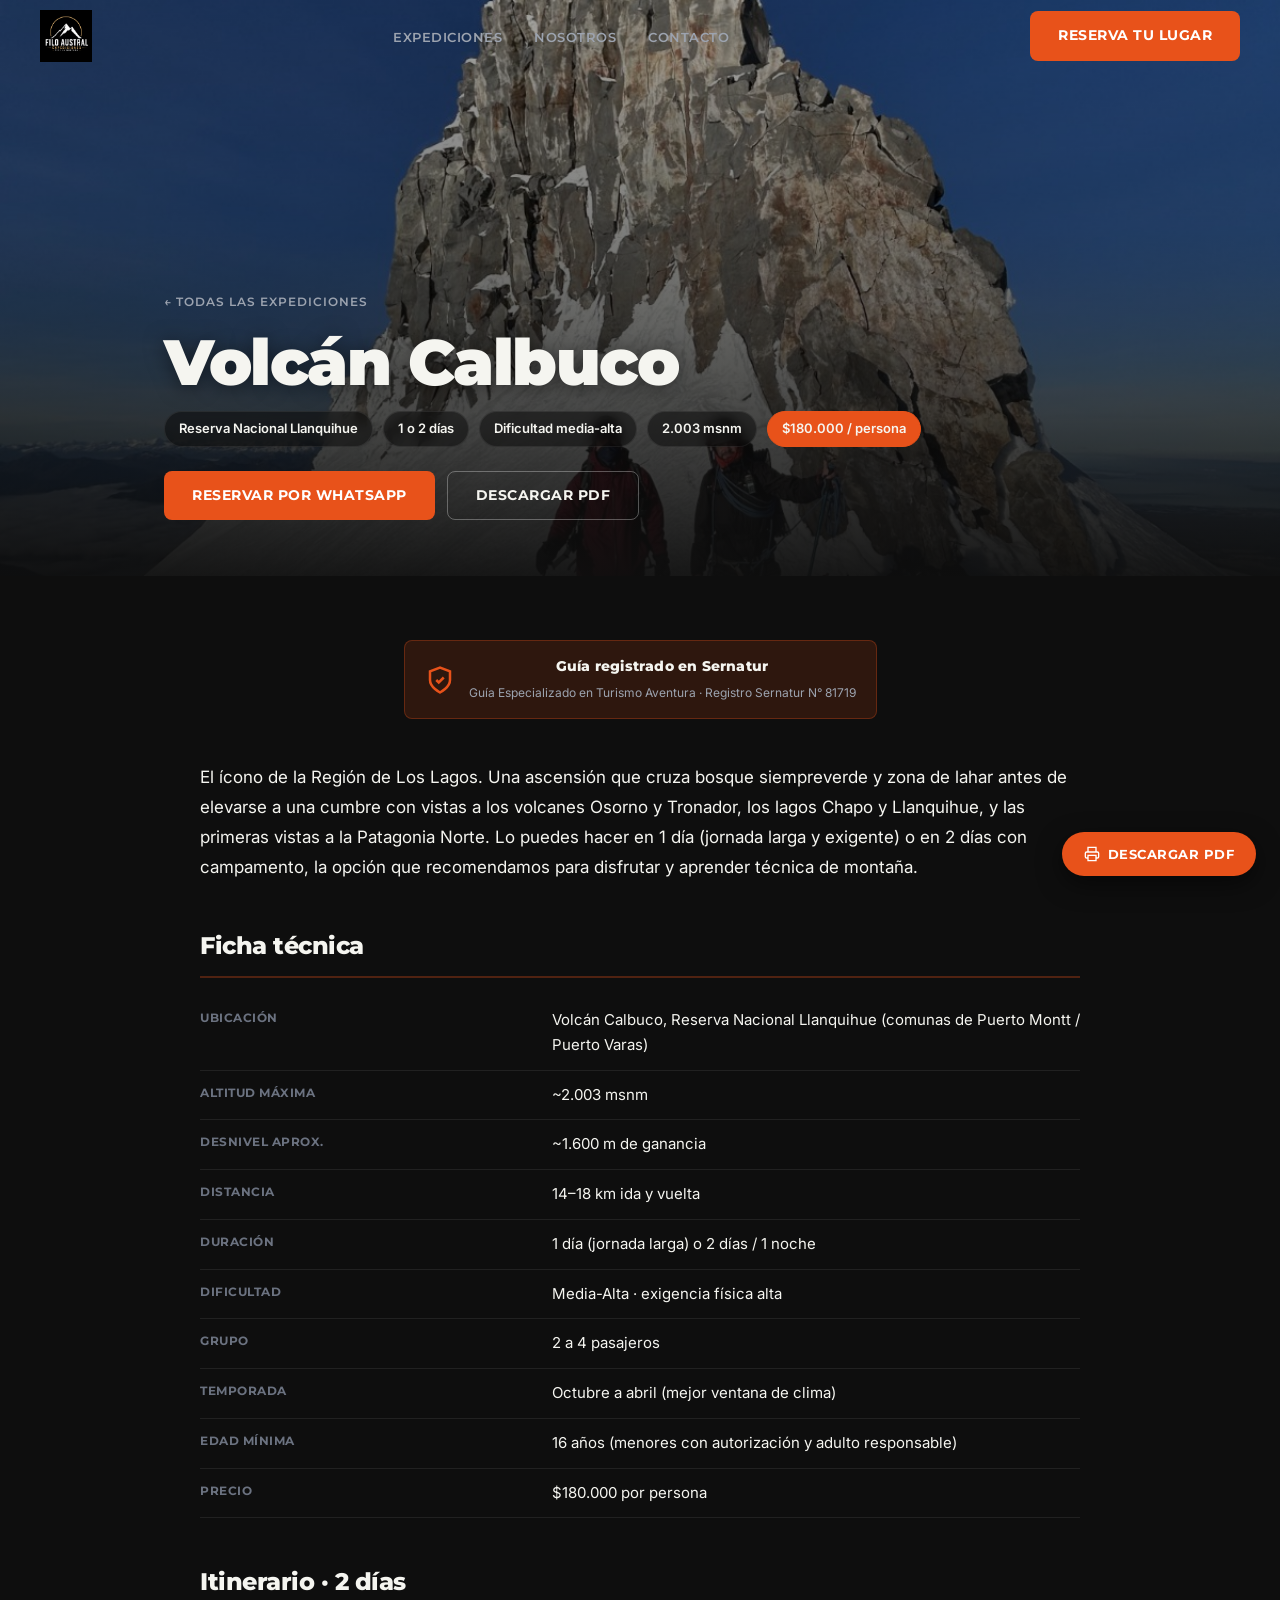
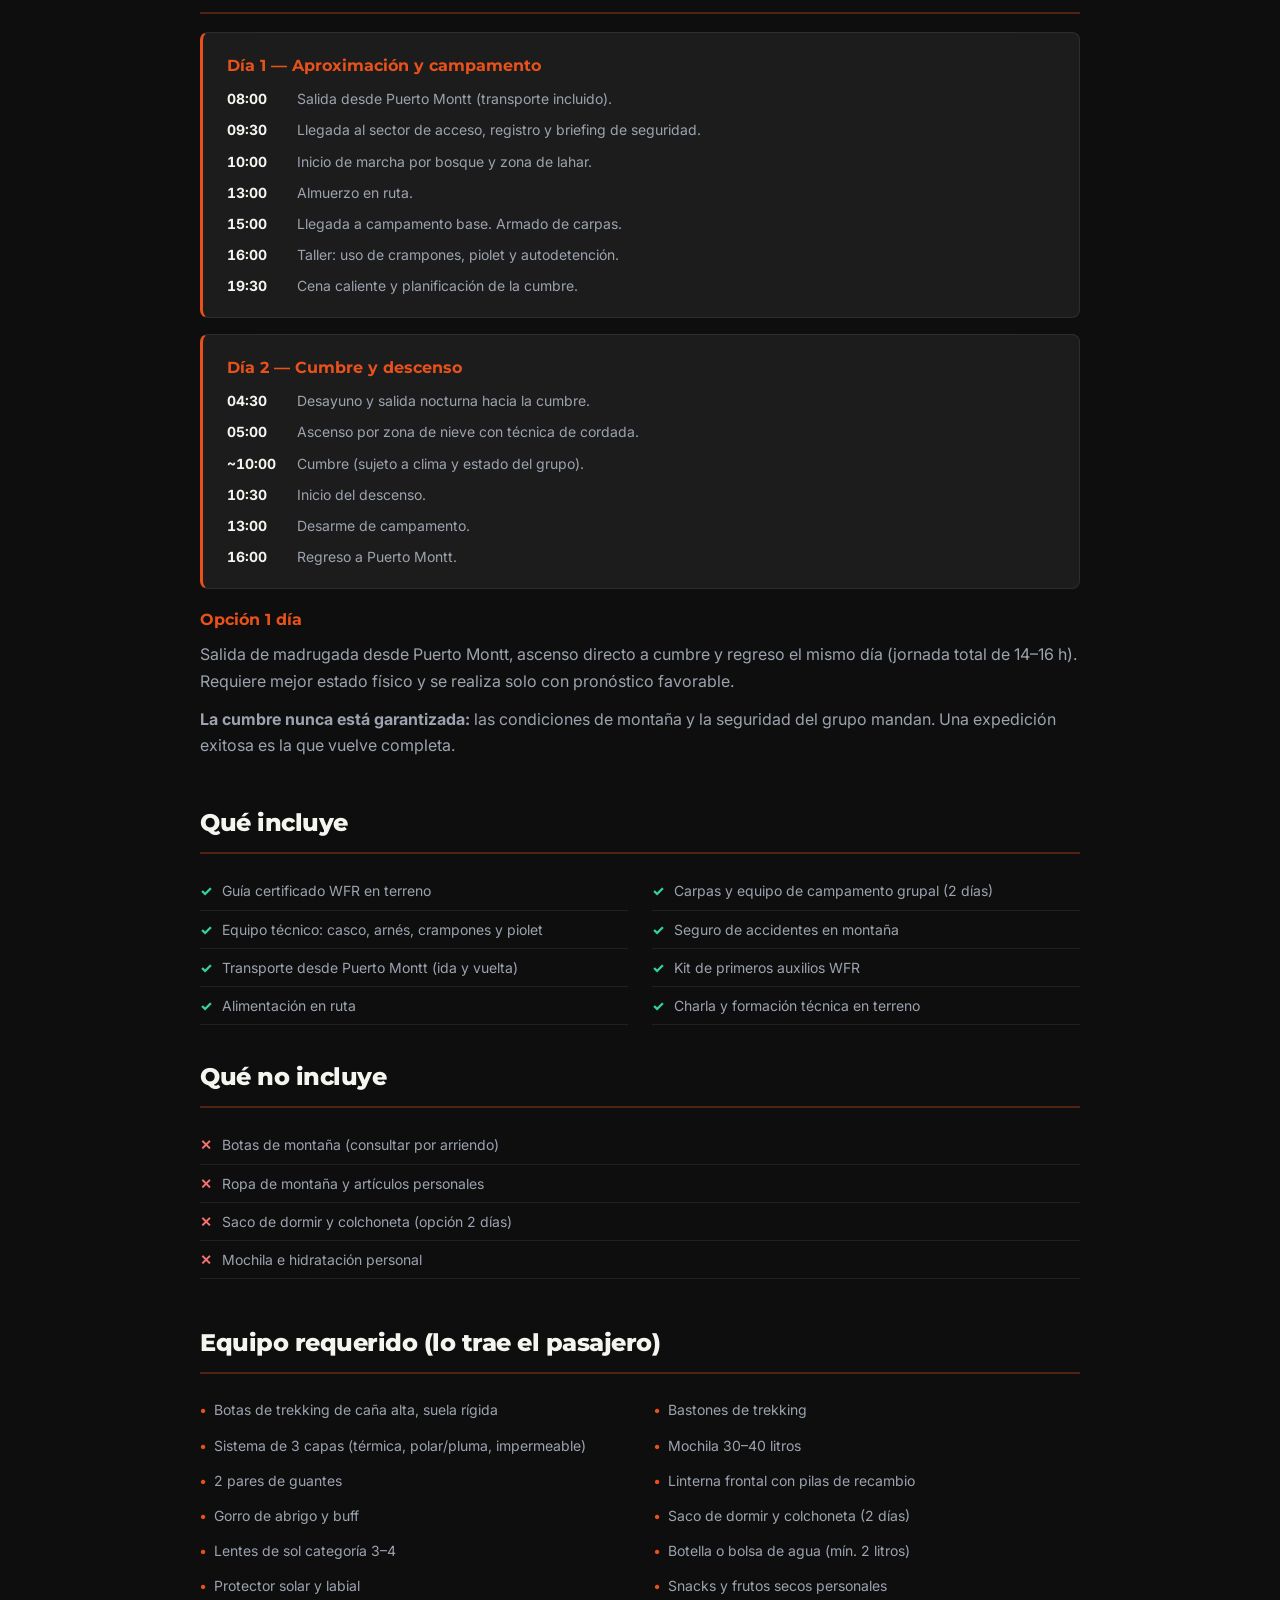
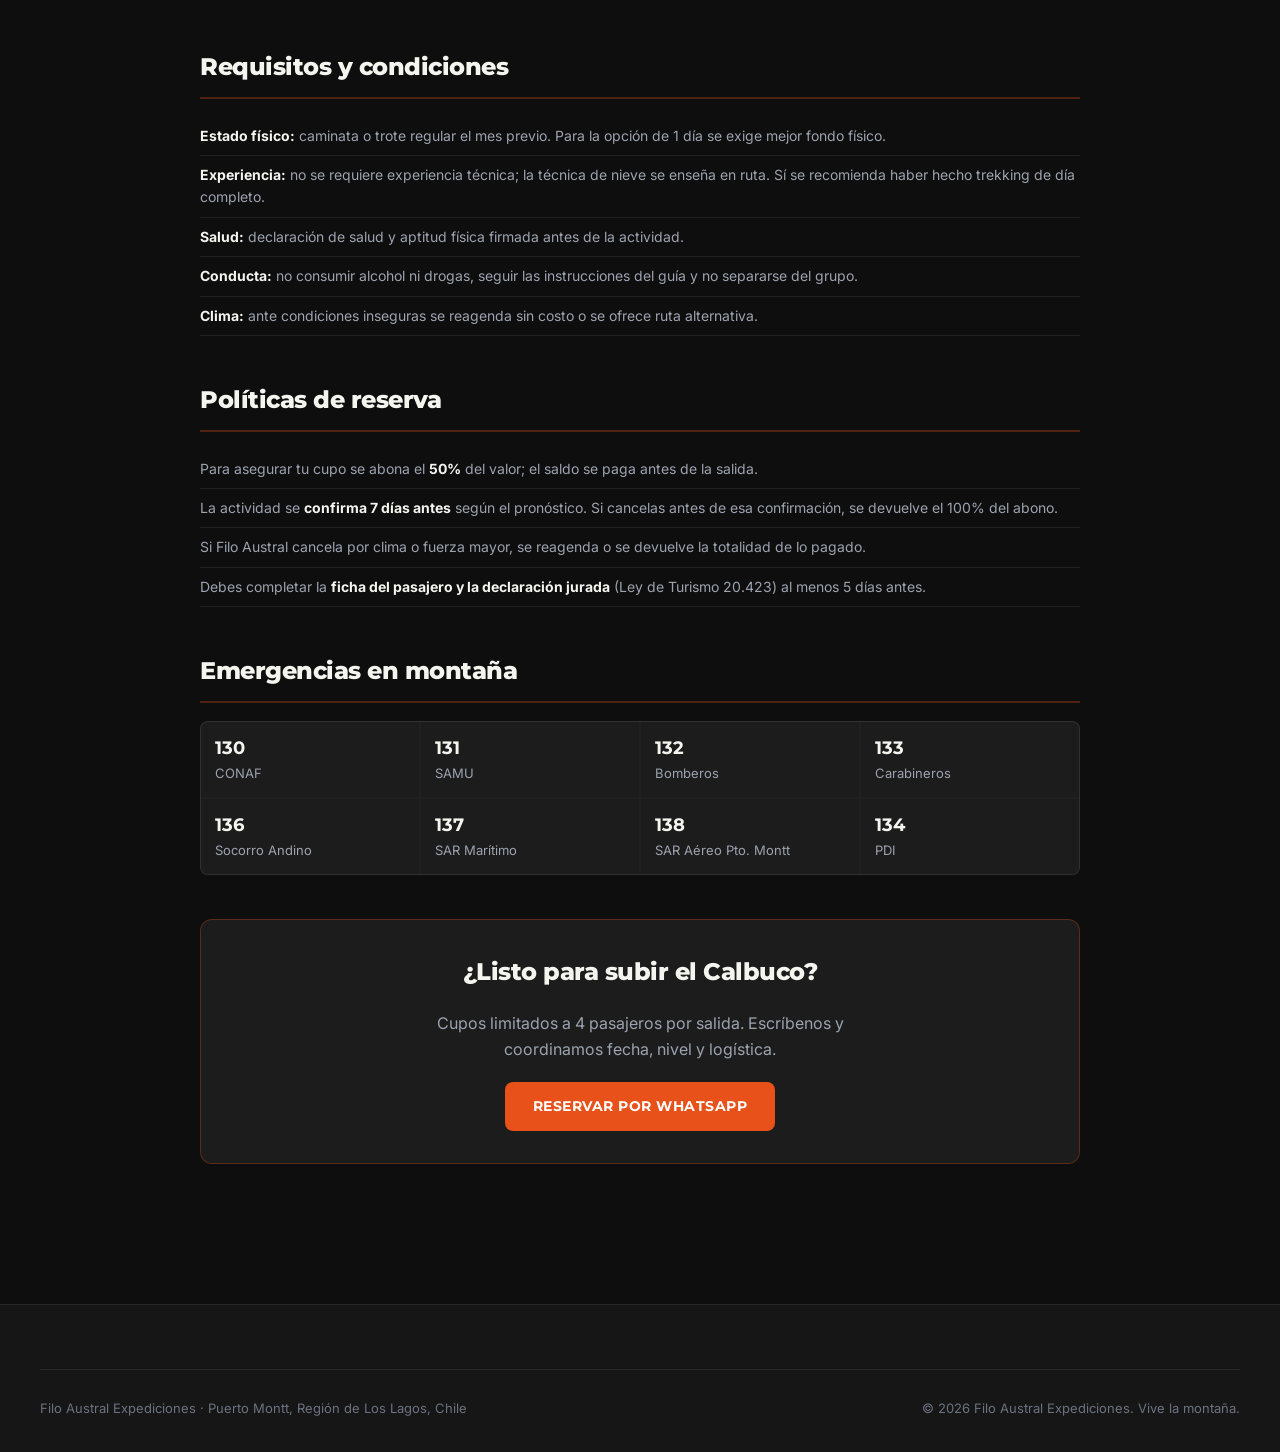
==== commit f7eafe48: "Fotos reales de portada para Calbuco y Casablanca Reemplaza imágenes genéricas por fotos propias en " ====
--- a/calbuco.html
+++ b/calbuco.html
@@ -31,7 +31,7 @@
     </nav>
 
     <header class="prog-hero">
-        <div class="prog-hero-bg" style="background-image:url('https://images.unsplash.com/photo-1608248543803-ba4f8c70ae0b?auto=format&fit=crop&w=1920&q=80')"></div>
+        <div class="prog-hero-bg" style="background-image:url('assets/calbuco.jpg')"></div>
         <div class="prog-hero-overlay"></div>
         <div class="prog-hero-content">
             <a href="index.html#expediciones" class="prog-back">← Todas las expediciones</a>
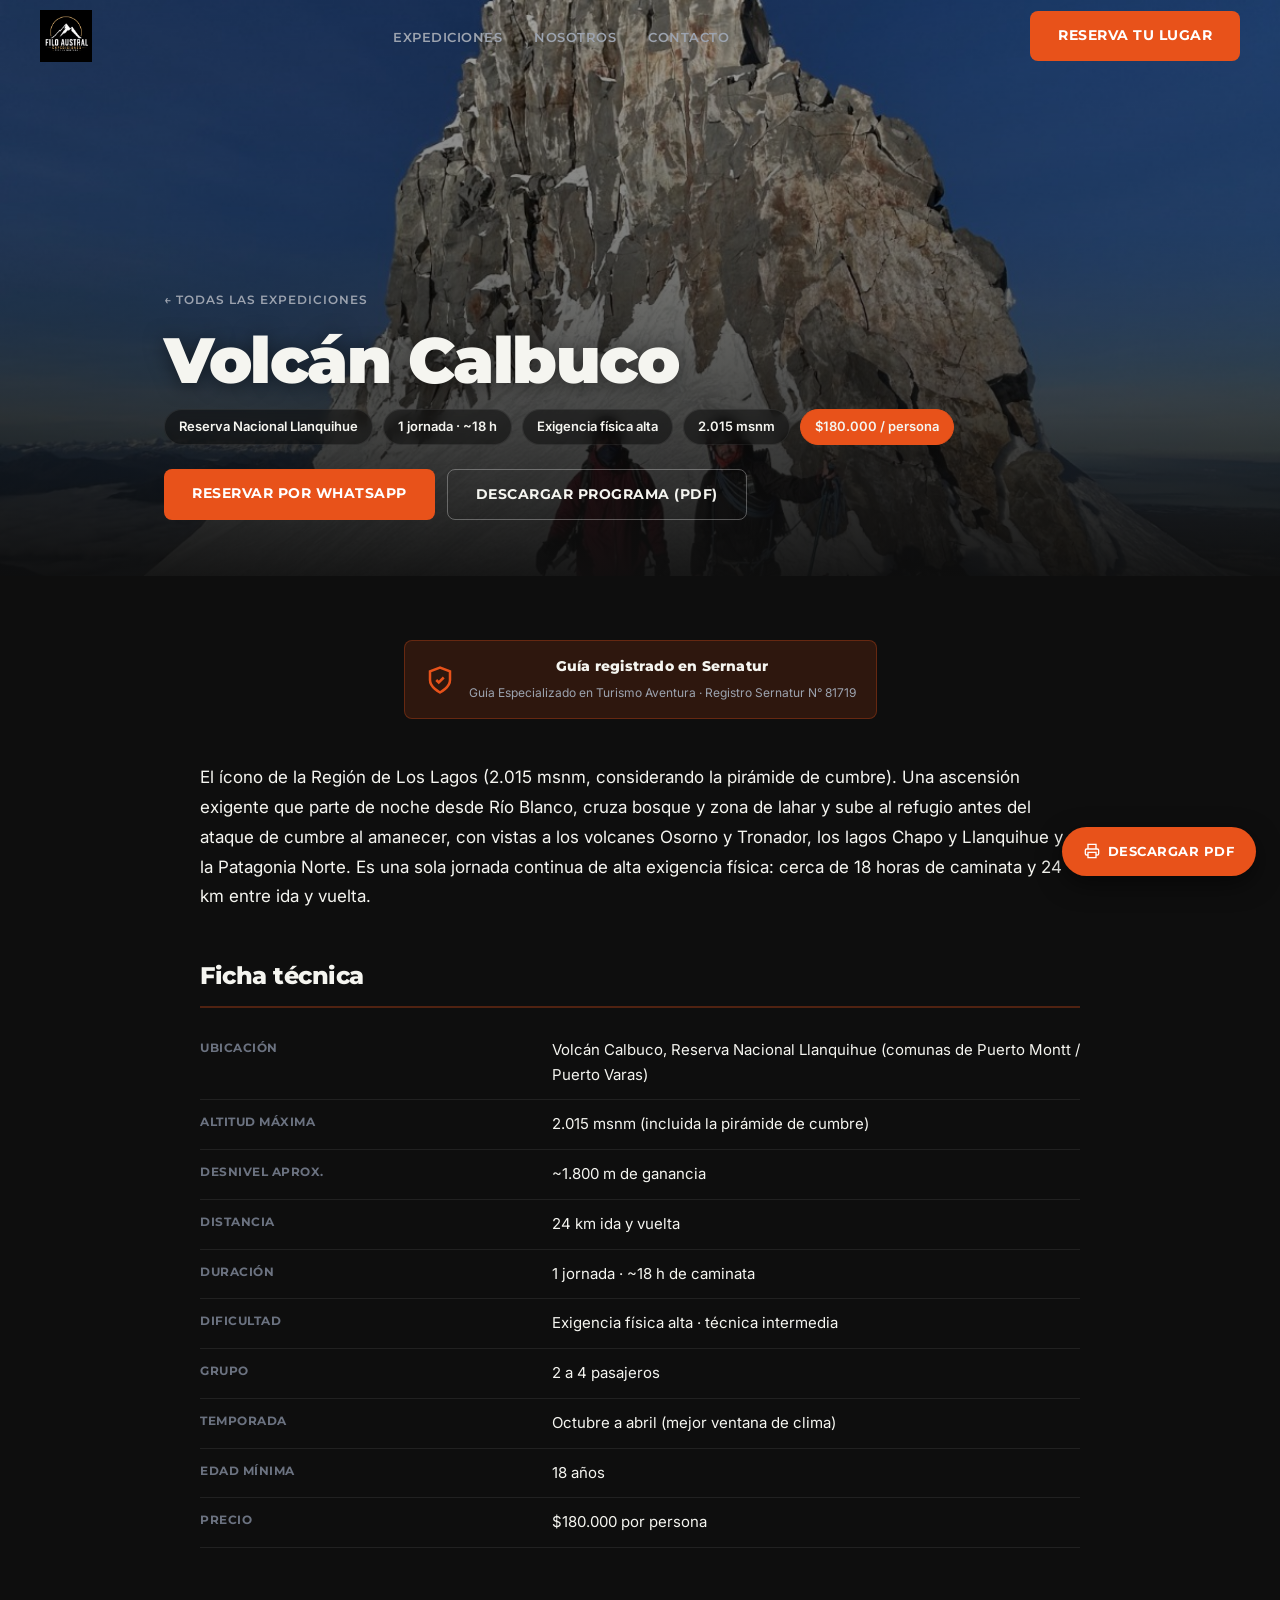
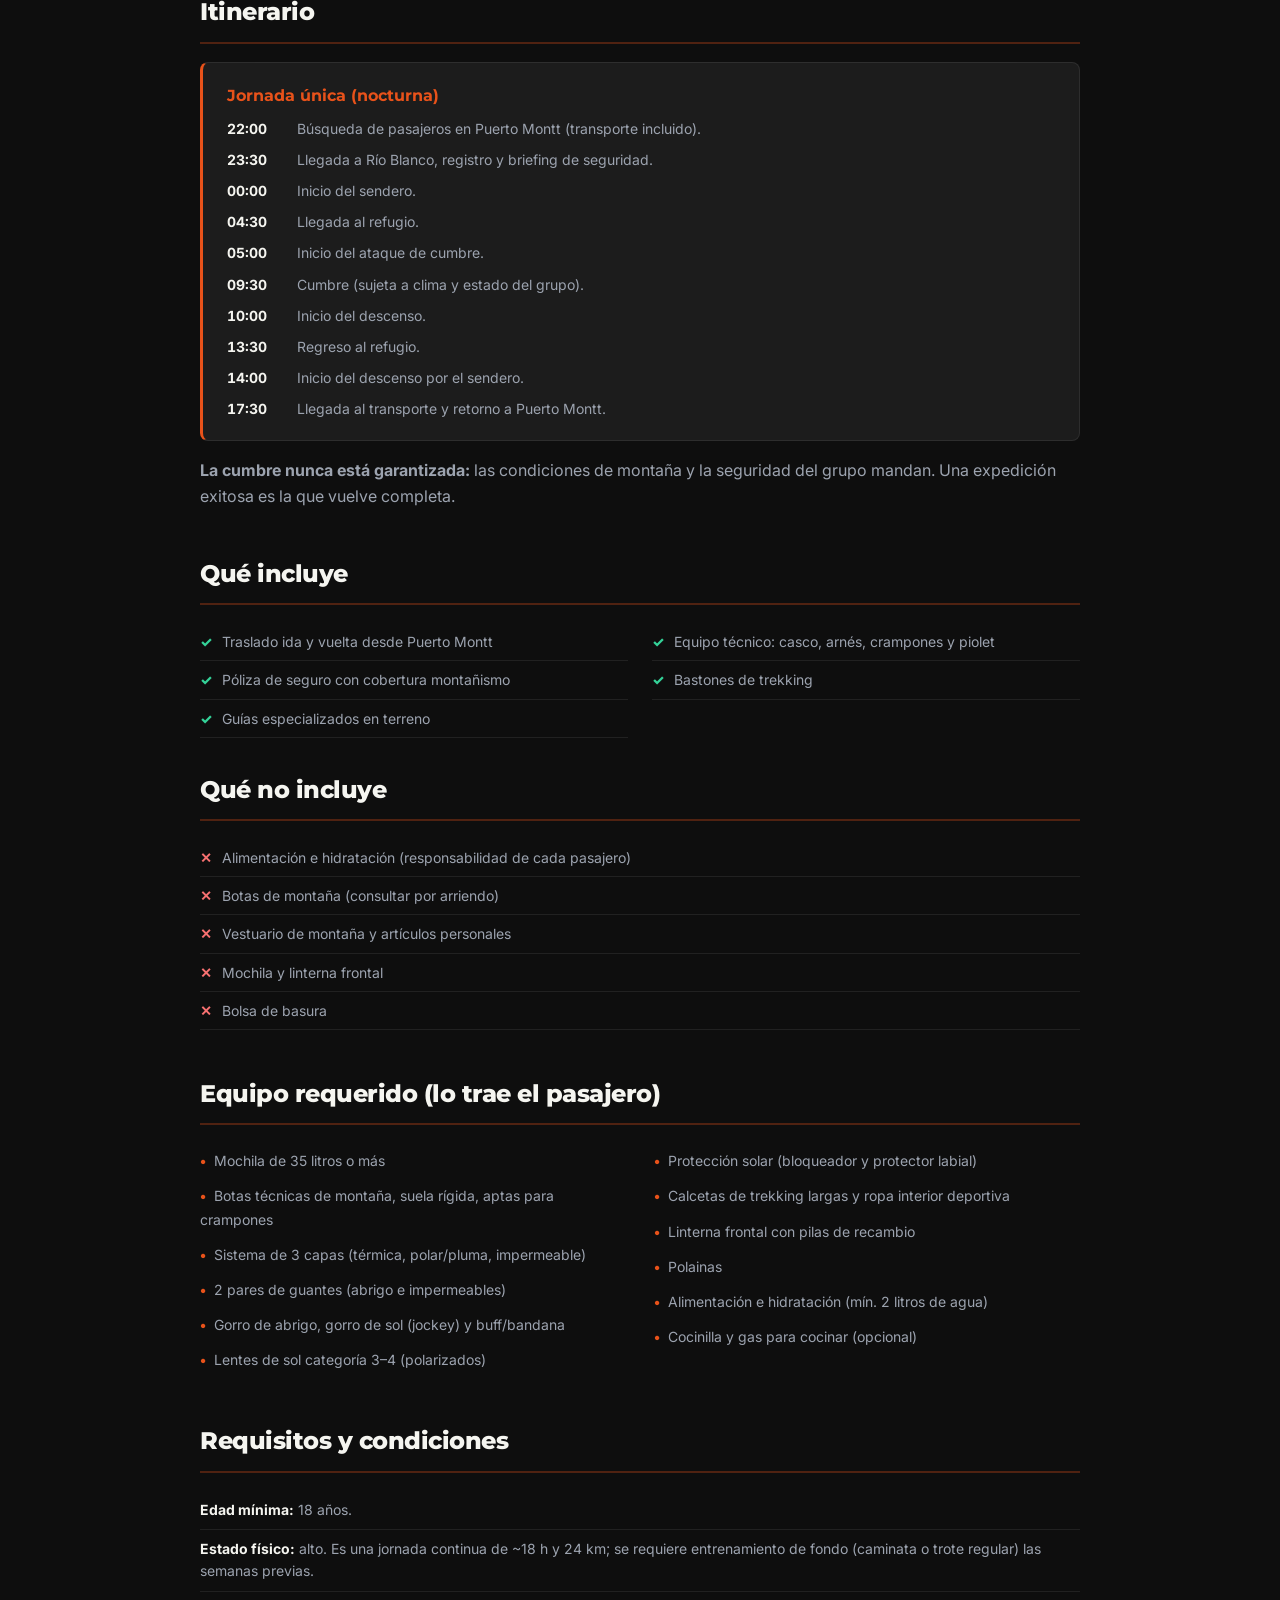
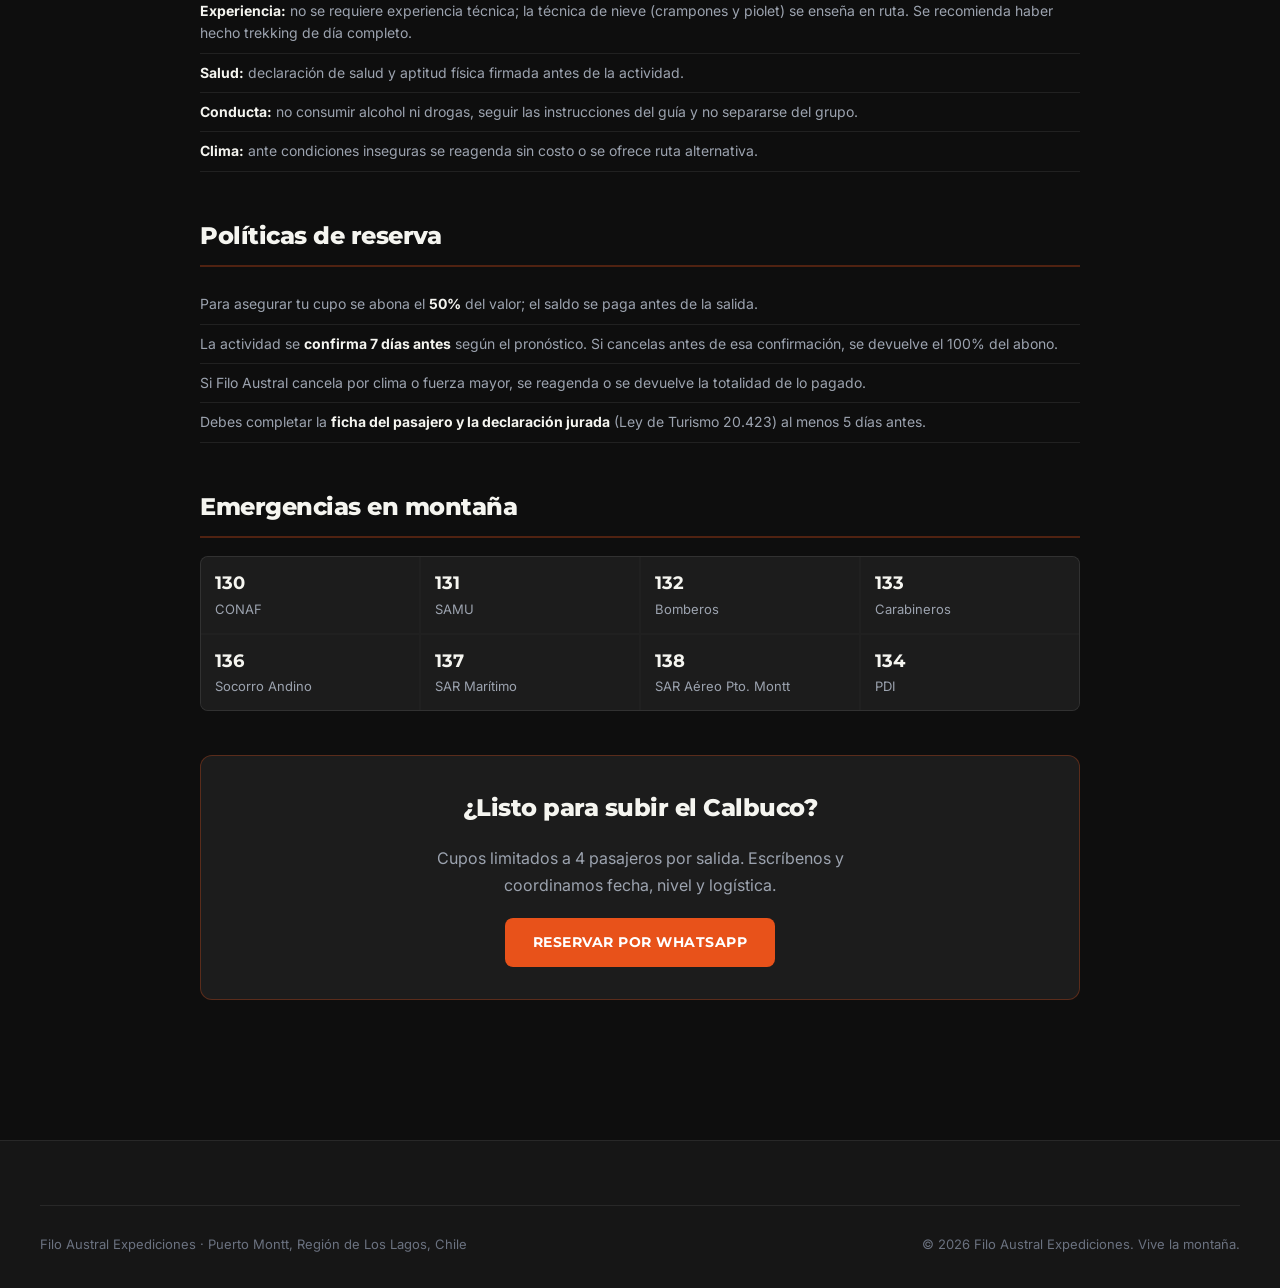
==== commit e2e795e4: "Destinos con fotos reales, programas PDF reales y datos corregidos - Sección Destinos: 6 imágenes pr" ====
--- a/calbuco.html
+++ b/calbuco.html
@@ -3,10 +3,10 @@
 <head>
     <meta charset="UTF-8">
     <meta name="viewport" content="width=device-width, initial-scale=1.0">
-    <meta name="description" content="Ascensión al Volcán Calbuco (2.003 msnm) con Filo Austral Expediciones. Programa de 1 o 2 días, guía certificado WFR, grupos de 2 a 4 pasajeros.">
+    <meta name="description" content="Ascensión al Volcán Calbuco (2.015 msnm) con Filo Austral Expediciones. Programa de 1 jornada, guía especializado WFR, grupos de 2 a 4 pasajeros.">
     <title>Volcán Calbuco | Filo Austral Expediciones</title>
     <meta property="og:title" content="Volcán Calbuco — Filo Austral Expediciones">
-    <meta property="og:description" content="Ascensión al ícono de la Región de Los Lagos. 1 o 2 días, guía WFR, grupos reducidos.">
+    <meta property="og:description" content="Ascensión al ícono de la Región de Los Lagos. 1 jornada, guía WFR, grupos reducidos.">
     <meta property="og:image" content="assets/logo-light.jpg">
     <link rel="preconnect" href="https://fonts.googleapis.com">
     <link rel="preconnect" href="https://fonts.gstatic.com" crossorigin>
@@ -38,14 +38,14 @@
             <h1>Volcán Calbuco</h1>
             <div class="prog-meta">
                 <span class="prog-chip">Reserva Nacional Llanquihue</span>
-                <span class="prog-chip">1 o 2 días</span>
-                <span class="prog-chip">Dificultad media-alta</span>
-                <span class="prog-chip">2.003 msnm</span>
+                <span class="prog-chip">1 jornada · ~18 h</span>
+                <span class="prog-chip">Exigencia física alta</span>
+                <span class="prog-chip">2.015 msnm</span>
                 <span class="prog-chip price">$180.000 / persona</span>
             </div>
             <div class="prog-hero-actions">
                 <a href="https://wa.me/56983878181?text=Hola%20Filo%20Austral%20%F0%9F%91%8B%20quiero%20reservar%20el%20Volc%C3%A1n%20Calbuco" target="_blank" rel="noopener" class="btn btn-accent">Reservar por WhatsApp</a>
-                <button class="btn btn-ghost" onclick="window.print()">Descargar PDF</button>
+                <a href="assets/programa-calbuco.pdf" download class="btn btn-ghost">Descargar programa (PDF)</a>
             </div>
         </div>
     </header>
@@ -66,52 +66,42 @@
             </section>
 
             <section class="prog-section">
-                <p class="prog-lead">El ícono de la Región de Los Lagos. Una ascensión que cruza bosque siempreverde y zona de lahar antes de elevarse a una cumbre con vistas a los volcanes Osorno y Tronador, los lagos Chapo y Llanquihue, y las primeras vistas a la Patagonia Norte. Lo puedes hacer en 1 día (jornada larga y exigente) o en 2 días con campamento, la opción que recomendamos para disfrutar y aprender técnica de montaña.</p>
+                <p class="prog-lead">El ícono de la Región de Los Lagos (2.015 msnm, considerando la pirámide de cumbre). Una ascensión exigente que parte de noche desde Río Blanco, cruza bosque y zona de lahar y sube al refugio antes del ataque de cumbre al amanecer, con vistas a los volcanes Osorno y Tronador, los lagos Chapo y Llanquihue y la Patagonia Norte. Es una sola jornada continua de alta exigencia física: cerca de 18 horas de caminata y 24 km entre ida y vuelta.</p>
             </section>
 
             <section class="prog-section">
                 <h2>Ficha técnica</h2>
                 <table class="ficha-table">
                     <tr><th>Ubicación</th><td>Volcán Calbuco, Reserva Nacional Llanquihue (comunas de Puerto Montt / Puerto Varas)</td></tr>
-                    <tr><th>Altitud máxima</th><td>~2.003 msnm</td></tr>
-                    <tr><th>Desnivel aprox.</th><td>~1.600 m de ganancia</td></tr>
-                    <tr><th>Distancia</th><td>14–18 km ida y vuelta</td></tr>
-                    <tr><th>Duración</th><td>1 día (jornada larga) o 2 días / 1 noche</td></tr>
-                    <tr><th>Dificultad</th><td>Media-Alta · exigencia física alta</td></tr>
+                    <tr><th>Altitud máxima</th><td>2.015 msnm (incluida la pirámide de cumbre)</td></tr>
+                    <tr><th>Desnivel aprox.</th><td>~1.800 m de ganancia</td></tr>
+                    <tr><th>Distancia</th><td>24 km ida y vuelta</td></tr>
+                    <tr><th>Duración</th><td>1 jornada · ~18 h de caminata</td></tr>
+                    <tr><th>Dificultad</th><td>Exigencia física alta · técnica intermedia</td></tr>
                     <tr><th>Grupo</th><td>2 a 4 pasajeros</td></tr>
                     <tr><th>Temporada</th><td>Octubre a abril (mejor ventana de clima)</td></tr>
-                    <tr><th>Edad mínima</th><td>16 años (menores con autorización y adulto responsable)</td></tr>
+                    <tr><th>Edad mínima</th><td>18 años</td></tr>
                     <tr><th>Precio</th><td>$180.000 por persona</td></tr>
                 </table>
             </section>
 
             <section class="prog-section">
-                <h2>Itinerario · 2 días</h2>
+                <h2>Itinerario</h2>
                 <div class="itinerario-day">
-                    <h3>Día 1 — Aproximación y campamento</h3>
+                    <h3>Jornada única (nocturna)</h3>
                     <ul>
-                        <li><b>08:00</b> Salida desde Puerto Montt (transporte incluido).</li>
-                        <li><b>09:30</b> Llegada al sector de acceso, registro y briefing de seguridad.</li>
-                        <li><b>10:00</b> Inicio de marcha por bosque y zona de lahar.</li>
-                        <li><b>13:00</b> Almuerzo en ruta.</li>
-                        <li><b>15:00</b> Llegada a campamento base. Armado de carpas.</li>
-                        <li><b>16:00</b> Taller: uso de crampones, piolet y autodetención.</li>
-                        <li><b>19:30</b> Cena caliente y planificación de la cumbre.</li>
+                        <li><b>22:00</b> Búsqueda de pasajeros en Puerto Montt (transporte incluido).</li>
+                        <li><b>23:30</b> Llegada a Río Blanco, registro y briefing de seguridad.</li>
+                        <li><b>00:00</b> Inicio del sendero.</li>
+                        <li><b>04:30</b> Llegada al refugio.</li>
+                        <li><b>05:00</b> Inicio del ataque de cumbre.</li>
+                        <li><b>09:30</b> Cumbre (sujeta a clima y estado del grupo).</li>
+                        <li><b>10:00</b> Inicio del descenso.</li>
+                        <li><b>13:30</b> Regreso al refugio.</li>
+                        <li><b>14:00</b> Inicio del descenso por el sendero.</li>
+                        <li><b>17:30</b> Llegada al transporte y retorno a Puerto Montt.</li>
                     </ul>
                 </div>
-                <div class="itinerario-day">
-                    <h3>Día 2 — Cumbre y descenso</h3>
-                    <ul>
-                        <li><b>04:30</b> Desayuno y salida nocturna hacia la cumbre.</li>
-                        <li><b>05:00</b> Ascenso por zona de nieve con técnica de cordada.</li>
-                        <li><b>~10:00</b> Cumbre (sujeto a clima y estado del grupo).</li>
-                        <li><b>10:30</b> Inicio del descenso.</li>
-                        <li><b>13:00</b> Desarme de campamento.</li>
-                        <li><b>16:00</b> Regreso a Puerto Montt.</li>
-                    </ul>
-                </div>
-                <h3>Opción 1 día</h3>
-                <p>Salida de madrugada desde Puerto Montt, ascenso directo a cumbre y regreso el mismo día (jornada total de 14–16 h). Requiere mejor estado físico y se realiza solo con pronóstico favorable.</p>
                 <p><b>La cumbre nunca está garantizada:</b> las condiciones de montaña y la seguridad del grupo mandan. Una expedición exitosa es la que vuelve completa.</p>
             </section>
 
@@ -119,50 +109,49 @@
                 <h2>Qué incluye</h2>
                 <div class="dos-cols">
                     <ul class="lista-check">
-                        <li>Guía certificado WFR en terreno</li>
-                        <li>Equipo técnico: casco, arnés, crampones y piolet</li>
-                        <li>Transporte desde Puerto Montt (ida y vuelta)</li>
-                        <li>Alimentación en ruta</li>
+                        <li>Traslado ida y vuelta desde Puerto Montt</li>
+                        <li>Póliza de seguro con cobertura montañismo</li>
+                        <li>Guías especializados en terreno</li>
                     </ul>
                     <ul class="lista-check">
-                        <li>Carpas y equipo de campamento grupal (2 días)</li>
-                        <li>Seguro de accidentes en montaña</li>
-                        <li>Kit de primeros auxilios WFR</li>
-                        <li>Charla y formación técnica en terreno</li>
+                        <li>Equipo técnico: casco, arnés, crampones y piolet</li>
+                        <li>Bastones de trekking</li>
                     </ul>
                 </div>
                 <h2 style="margin-top:32px">Qué no incluye</h2>
                 <ul class="lista-x">
+                    <li>Alimentación e hidratación (responsabilidad de cada pasajero)</li>
                     <li>Botas de montaña (consultar por arriendo)</li>
-                    <li>Ropa de montaña y artículos personales</li>
-                    <li>Saco de dormir y colchoneta (opción 2 días)</li>
-                    <li>Mochila e hidratación personal</li>
+                    <li>Vestuario de montaña y artículos personales</li>
+                    <li>Mochila y linterna frontal</li>
+                    <li>Bolsa de basura</li>
                 </ul>
             </section>
 
             <section class="prog-section">
                 <h2>Equipo requerido (lo trae el pasajero)</h2>
                 <ul class="equipo-list">
-                    <li>Botas de trekking de caña alta, suela rígida</li>
+                    <li>Mochila de 35 litros o más</li>
+                    <li>Botas técnicas de montaña, suela rígida, aptas para crampones</li>
                     <li>Sistema de 3 capas (térmica, polar/pluma, impermeable)</li>
-                    <li>2 pares de guantes</li>
-                    <li>Gorro de abrigo y buff</li>
-                    <li>Lentes de sol categoría 3–4</li>
-                    <li>Protector solar y labial</li>
-                    <li>Bastones de trekking</li>
-                    <li>Mochila 30–40 litros</li>
+                    <li>2 pares de guantes (abrigo e impermeables)</li>
+                    <li>Gorro de abrigo, gorro de sol (jockey) y buff/bandana</li>
+                    <li>Lentes de sol categoría 3–4 (polarizados)</li>
+                    <li>Protección solar (bloqueador y protector labial)</li>
+                    <li>Calcetas de trekking largas y ropa interior deportiva</li>
                     <li>Linterna frontal con pilas de recambio</li>
-                    <li>Saco de dormir y colchoneta (2 días)</li>
-                    <li>Botella o bolsa de agua (mín. 2 litros)</li>
-                    <li>Snacks y frutos secos personales</li>
+                    <li>Polainas</li>
+                    <li>Alimentación e hidratación (mín. 2 litros de agua)</li>
+                    <li>Cocinilla y gas para cocinar (opcional)</li>
                 </ul>
             </section>
 
             <section class="prog-section">
                 <h2>Requisitos y condiciones</h2>
                 <ul class="policy-list">
-                    <li><b>Estado físico:</b> caminata o trote regular el mes previo. Para la opción de 1 día se exige mejor fondo físico.</li>
-                    <li><b>Experiencia:</b> no se requiere experiencia técnica; la técnica de nieve se enseña en ruta. Sí se recomienda haber hecho trekking de día completo.</li>
+                    <li><b>Edad mínima:</b> 18 años.</li>
+                    <li><b>Estado físico:</b> alto. Es una jornada continua de ~18 h y 24 km; se requiere entrenamiento de fondo (caminata o trote regular) las semanas previas.</li>
+                    <li><b>Experiencia:</b> no se requiere experiencia técnica; la técnica de nieve (crampones y piolet) se enseña en ruta. Se recomienda haber hecho trekking de día completo.</li>
                     <li><b>Salud:</b> declaración de salud y aptitud física firmada antes de la actividad.</li>
                     <li><b>Conducta:</b> no consumir alcohol ni drogas, seguir las instrucciones del guía y no separarse del grupo.</li>
                     <li><b>Clima:</b> ante condiciones inseguras se reagenda sin costo o se ofrece ruta alternativa.</li>
@@ -211,10 +200,10 @@
         </div>
     </footer>
 
-    <button class="pdf-fab" onclick="window.print()">
+    <a class="pdf-fab" href="assets/programa-calbuco.pdf" download>
         <svg viewBox="0 0 24 24" width="16" height="16" fill="none" stroke="currentColor" stroke-width="2"><path d="M6 9V2h12v7M6 18H4a2 2 0 0 1-2-2v-5a2 2 0 0 1 2-2h16a2 2 0 0 1 2 2v5a2 2 0 0 1-2 2h-2M6 14h12v8H6z"/></svg>
         Descargar PDF
-    </button>
+    </a>
 
     <script>
         const nav = document.getElementById('navbar');
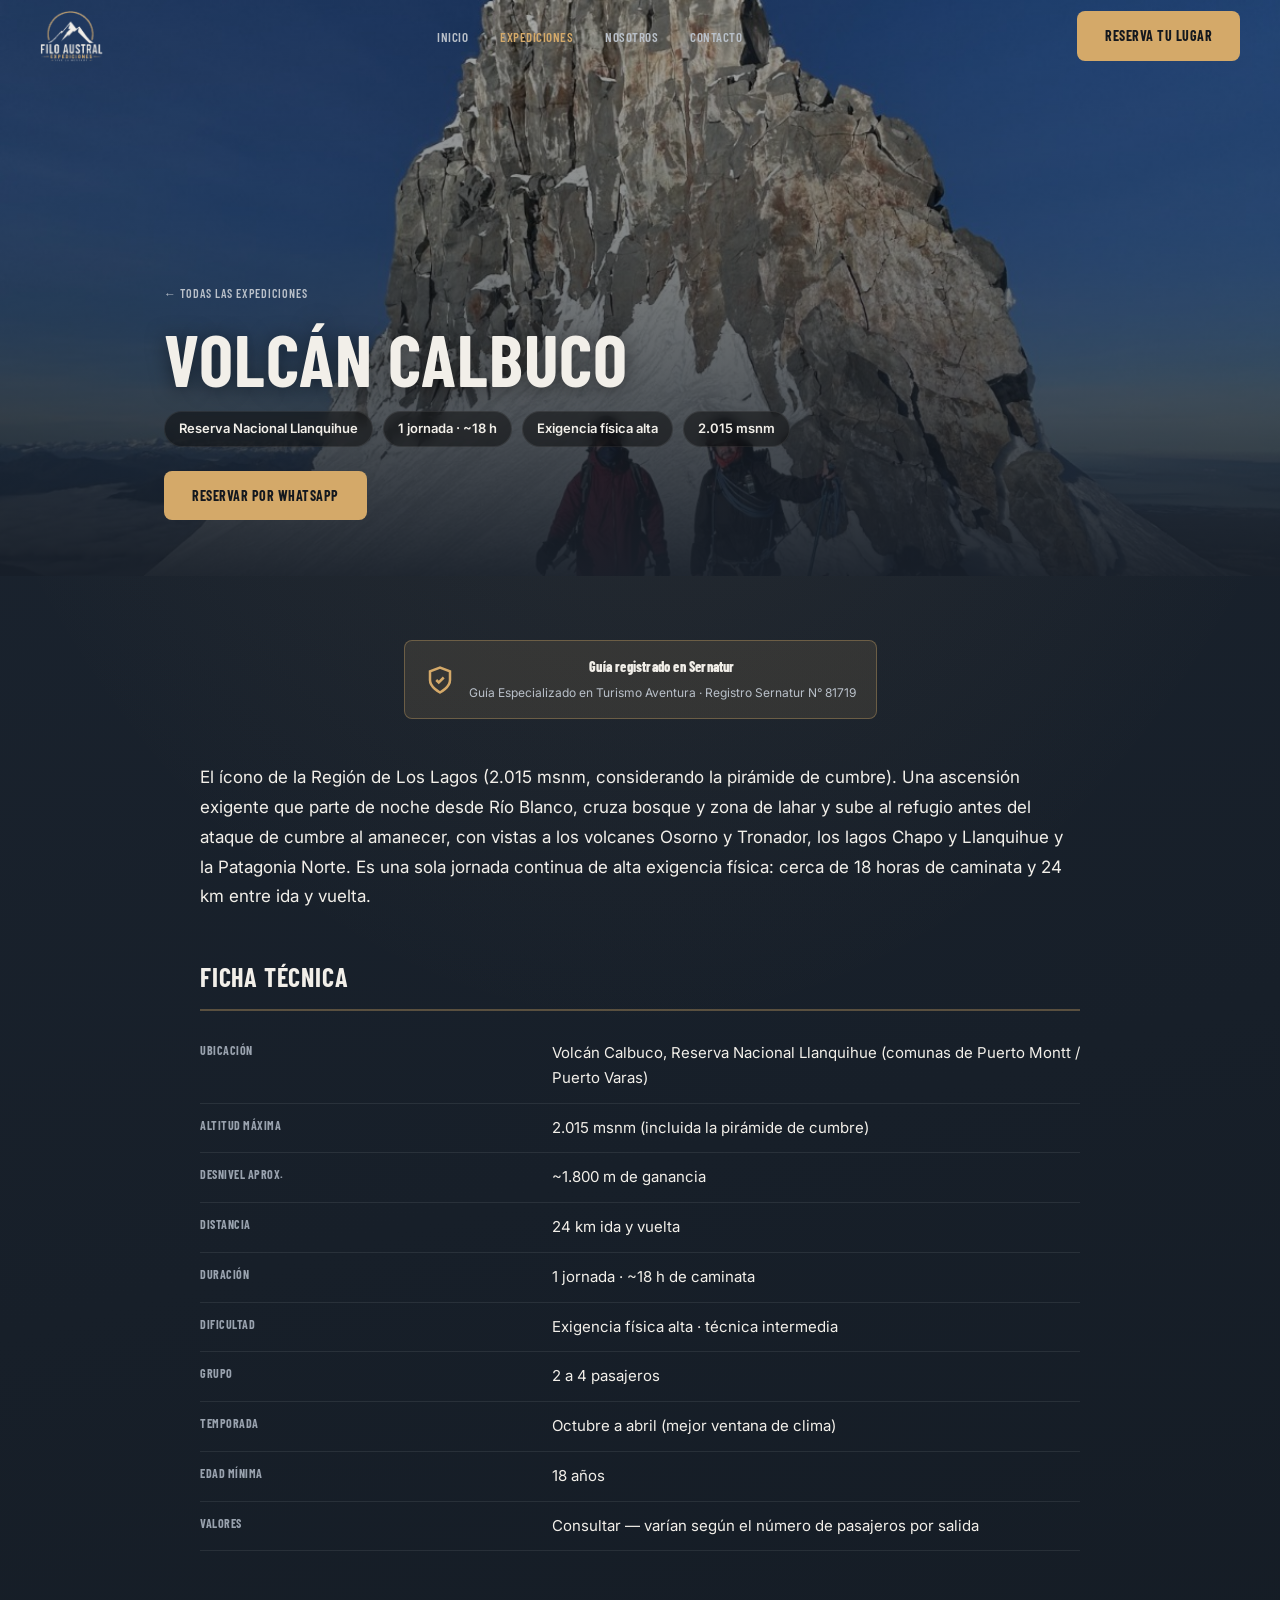
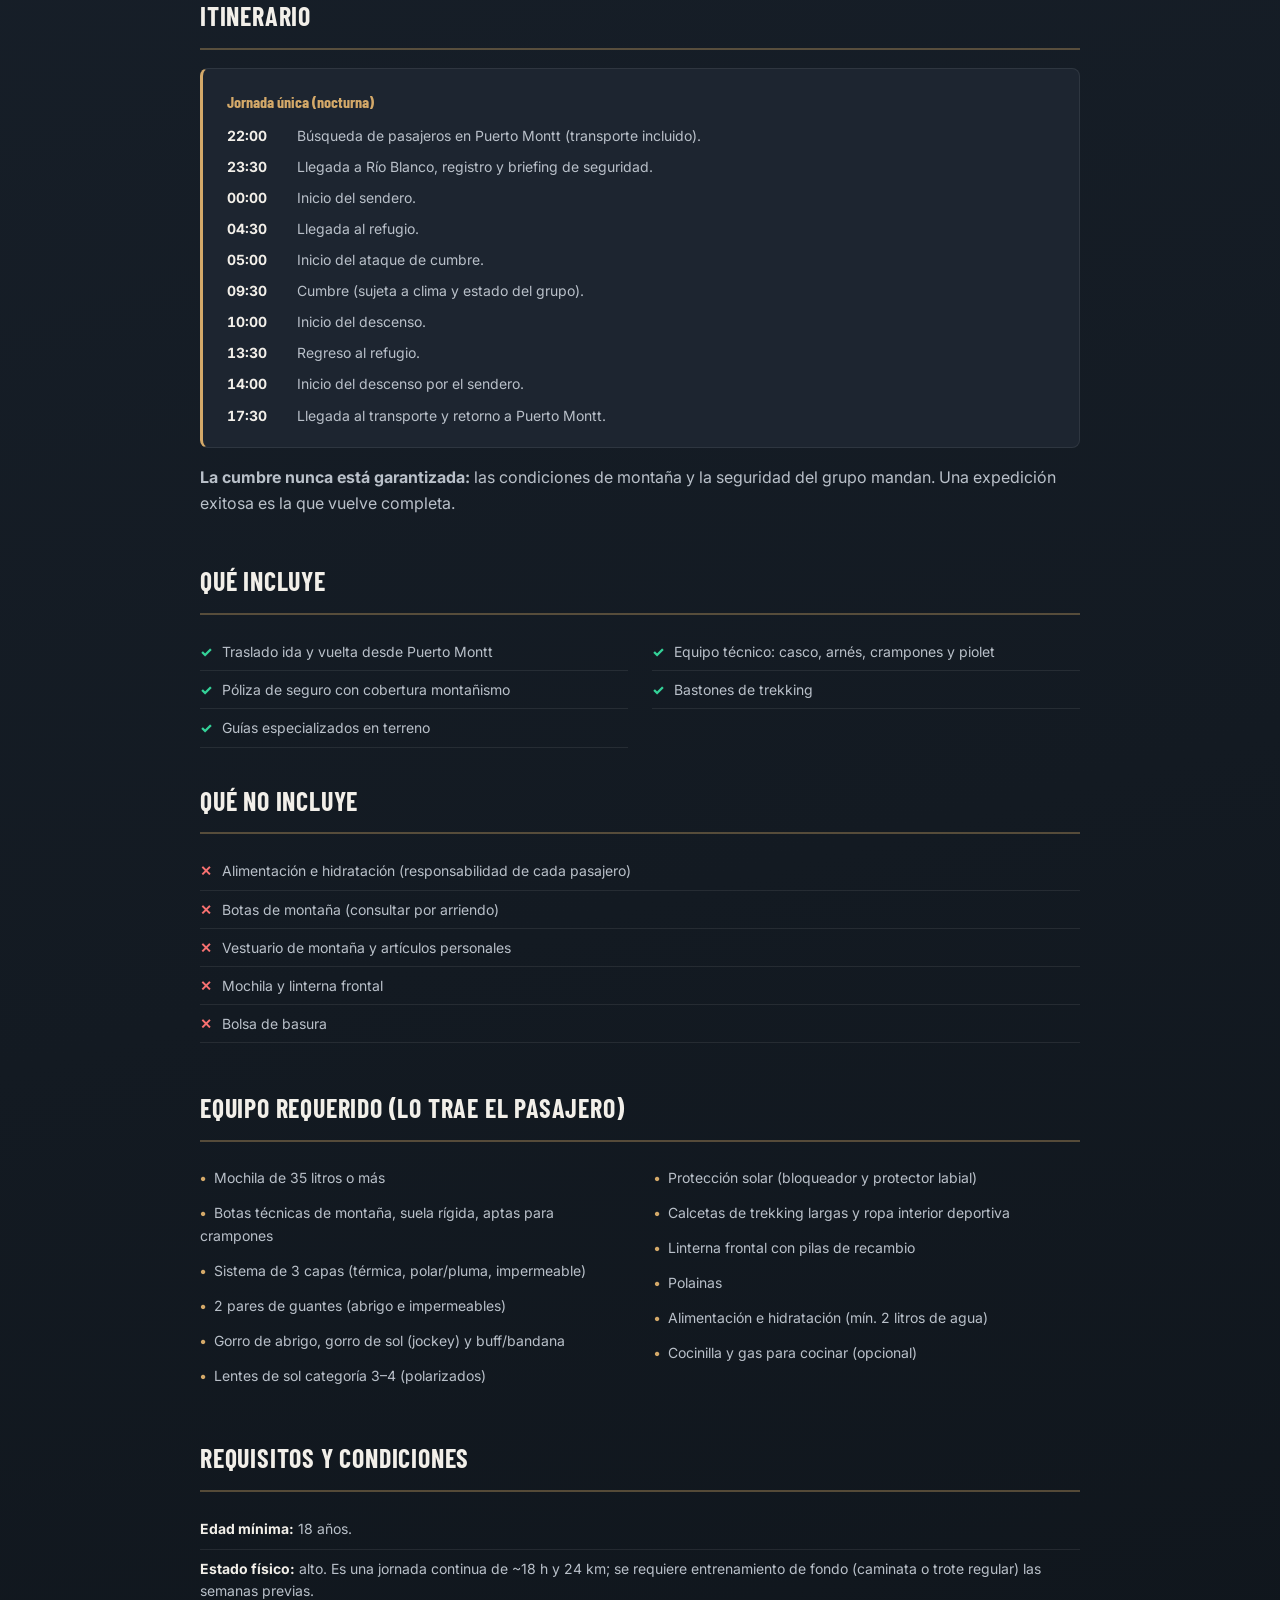
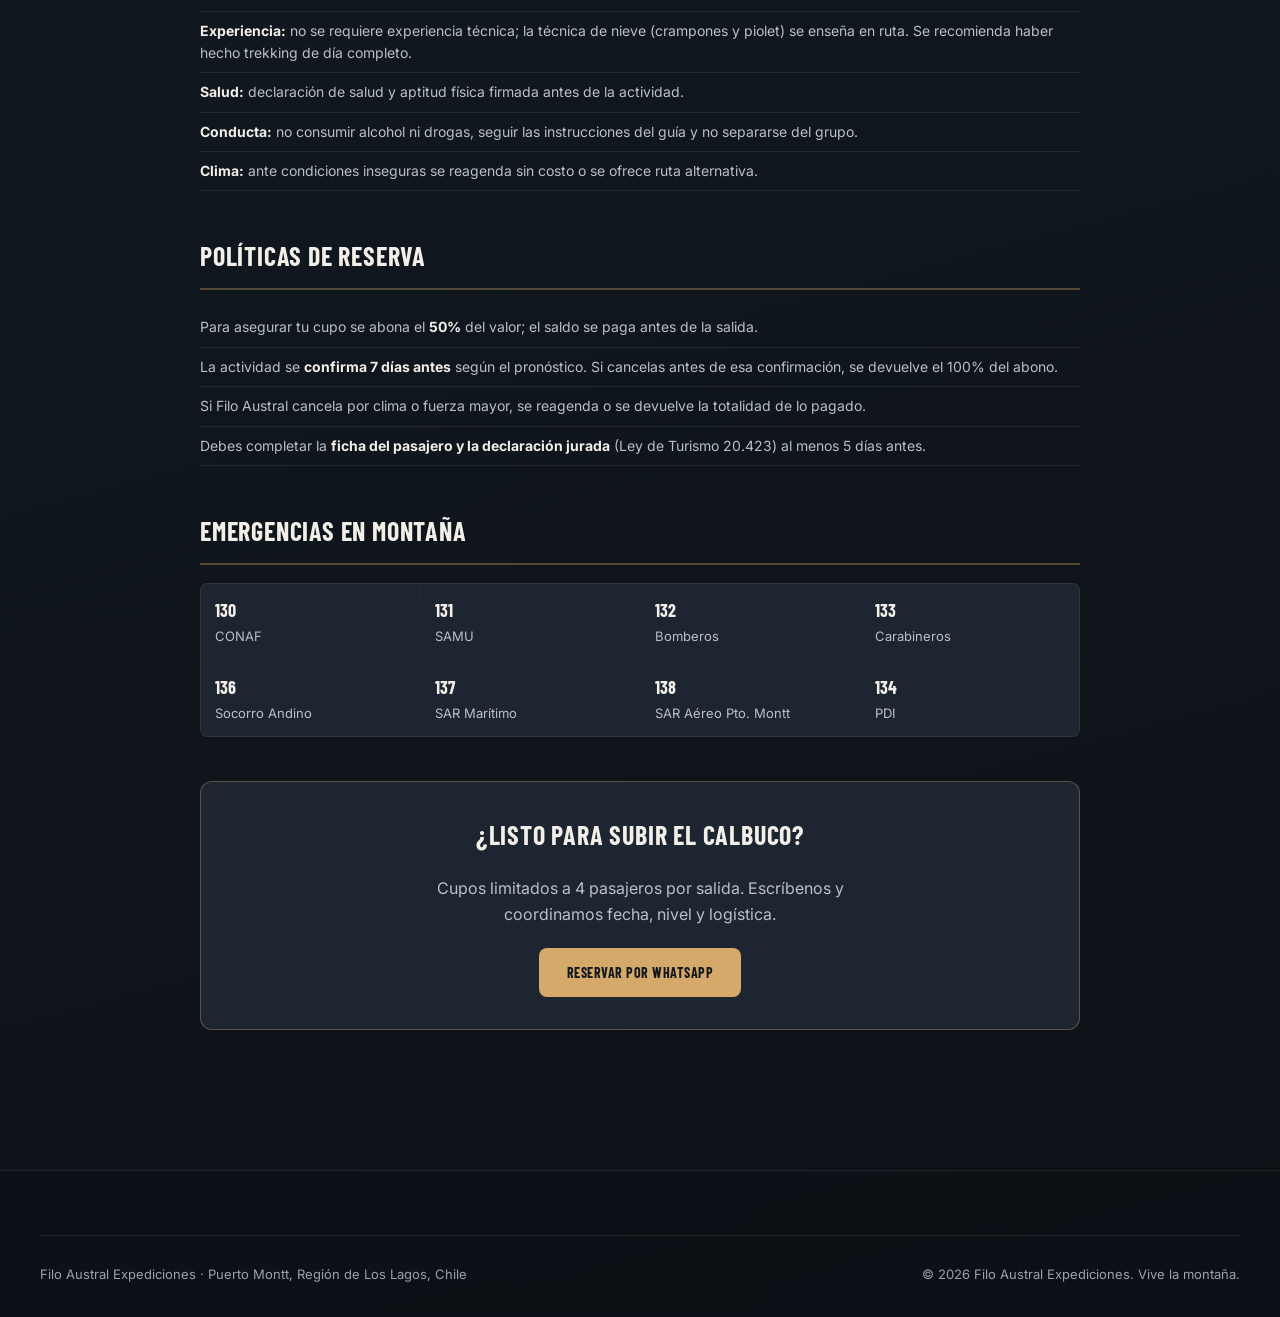
==== commit fb583bc9: "Rediseño completo: sitio multipágina, paleta dorada y reserva por email - Logo transparente (blanco+" ====
--- a/calbuco.html
+++ b/calbuco.html
@@ -7,10 +7,12 @@
     <title>Volcán Calbuco | Filo Austral Expediciones</title>
     <meta property="og:title" content="Volcán Calbuco — Filo Austral Expediciones">
     <meta property="og:description" content="Ascensión al ícono de la Región de Los Lagos. 1 jornada, guía WFR, grupos reducidos.">
-    <meta property="og:image" content="assets/logo-light.jpg">
+    <meta property="og:image" content="assets/favicon.png">
+    <link rel="icon" type="image/png" href="assets/favicon.png">
+    <link rel="apple-touch-icon" href="assets/apple-touch-icon.png">
     <link rel="preconnect" href="https://fonts.googleapis.com">
     <link rel="preconnect" href="https://fonts.gstatic.com" crossorigin>
-    <link href="https://fonts.googleapis.com/css2?family=Montserrat:wght@400;500;600;700;800;900&family=Inter:wght@300;400;500;600&display=swap" rel="stylesheet">
+    <link href="https://fonts.googleapis.com/css2?family=Barlow+Condensed:wght@400;500;600;700;800&family=Inter:wght@300;400;500;600&display=swap" rel="stylesheet">
     <link rel="stylesheet" href="style.css">
 </head>
 <body>
@@ -18,14 +20,15 @@
     <nav class="navbar" id="navbar">
         <div class="nav-container">
             <a href="index.html" class="nav-logo">
-                <img src="assets/logo-light.jpg" alt="Filo Austral Expediciones" class="logo-img">
+                <img src="assets/logo-filo-austral.png" alt="Filo Austral Expediciones" class="logo-img">
             </a>
             <ul class="nav-links" id="navLinks">
-                <li><a href="index.html#expediciones">Expediciones</a></li>
-                <li><a href="index.html#nosotros">Nosotros</a></li>
-                <li><a href="index.html#contacto">Contacto</a></li>
+                <li><a href="index.html">Inicio</a></li>
+                <li><a href="expediciones.html" class="active">Expediciones</a></li>
+                <li><a href="nosotros.html">Nosotros</a></li>
+                <li><a href="contacto.html">Contacto</a></li>
             </ul>
-            <a href="index.html#contacto" class="btn btn-accent nav-cta">Reserva tu lugar</a>
+            <a href="index.html#reserva" class="btn btn-accent nav-cta">Reserva tu lugar</a>
             <button class="hamburger" id="hamburger" aria-label="Abrir menú"><span></span><span></span><span></span></button>
         </div>
     </nav>
@@ -34,18 +37,16 @@
         <div class="prog-hero-bg" style="background-image:url('assets/calbuco.jpg')"></div>
         <div class="prog-hero-overlay"></div>
         <div class="prog-hero-content">
-            <a href="index.html#expediciones" class="prog-back">← Todas las expediciones</a>
+            <a href="expediciones.html" class="prog-back">← Todas las expediciones</a>
             <h1>Volcán Calbuco</h1>
             <div class="prog-meta">
                 <span class="prog-chip">Reserva Nacional Llanquihue</span>
                 <span class="prog-chip">1 jornada · ~18 h</span>
                 <span class="prog-chip">Exigencia física alta</span>
                 <span class="prog-chip">2.015 msnm</span>
-                <span class="prog-chip price">$180.000 / persona</span>
             </div>
             <div class="prog-hero-actions">
                 <a href="https://wa.me/56983878181?text=Hola%20Filo%20Austral%20%F0%9F%91%8B%20quiero%20reservar%20el%20Volc%C3%A1n%20Calbuco" target="_blank" rel="noopener" class="btn btn-accent">Reservar por WhatsApp</a>
-                <a href="assets/programa-calbuco.pdf" download class="btn btn-ghost">Descargar programa (PDF)</a>
             </div>
         </div>
     </header>
@@ -81,7 +82,7 @@
                     <tr><th>Grupo</th><td>2 a 4 pasajeros</td></tr>
                     <tr><th>Temporada</th><td>Octubre a abril (mejor ventana de clima)</td></tr>
                     <tr><th>Edad mínima</th><td>18 años</td></tr>
-                    <tr><th>Precio</th><td>$180.000 por persona</td></tr>
+                    <tr><th>Valores</th><td>Consultar — varían según el número de pasajeros por salida</td></tr>
                 </table>
             </section>
 
@@ -200,11 +201,6 @@
         </div>
     </footer>
 
-    <a class="pdf-fab" href="assets/programa-calbuco.pdf" download>
-        <svg viewBox="0 0 24 24" width="16" height="16" fill="none" stroke="currentColor" stroke-width="2"><path d="M6 9V2h12v7M6 18H4a2 2 0 0 1-2-2v-5a2 2 0 0 1 2-2h16a2 2 0 0 1 2 2v5a2 2 0 0 1-2 2h-2M6 14h12v8H6z"/></svg>
-        Descargar PDF
-    </a>
-
     <script>
         const nav = document.getElementById('navbar');
         addEventListener('scroll', () => nav.classList.toggle('scrolled', scrollY > 40));
--- a/style.css
+++ b/style.css
@@ -1,23 +1,33 @@
-/* ===== VARIABLES ===== */
+/* ===== VARIABLES (paleta Filo Austral, carrusel NDR jul-2026) ===== */
 :root {
-    --bg: #0e0e0e;
-    --bg-alt: #161616;
-    --bg-card: #1c1c1c;
-    --bg-card-hover: #222222;
-    --accent: #E8521A;
-    --accent-light: #FF6B35;
-    --accent-dim: rgba(232,82,26,0.15);
-    --text: #F5F5F0;
-    --text-muted: #9CA3AF;
-    --text-dim: #6B7280;
+    --dorado: #D4A969;
+    --blanco-calido: #F2EFE9;
+    --texto-parrafo: #E6E1D8;
+    --gris-terciario: #99A2AE;
+    --gris-subtitulo: #B9C0C9;
+    --fondo-1: #1B2430;
+    --fondo-2: #131A22;
+    --fondo-3: #0C1116;
+    --texto-sobre-dorado: #14181E;
+
+    --bg: var(--fondo-2);
+    --bg-alt: rgba(12,17,22,0.5);
+    --bg-card: #1D2530;
+    --bg-card-hover: #242E3B;
+    --accent: var(--dorado);
+    --accent-light: #E0BC82;
+    --accent-dim: rgba(212,169,105,0.12);
+    --text: var(--blanco-calido);
+    --text-muted: var(--gris-subtitulo);
+    --text-dim: var(--gris-terciario);
     --border: rgba(255,255,255,0.08);
-    --border-accent: rgba(232,82,26,0.3);
+    --border-accent: rgba(212,169,105,0.35);
     --radius: 12px;
     --radius-sm: 8px;
     --transition: 0.25s ease;
     --shadow: 0 4px 24px rgba(0,0,0,0.5);
     --shadow-hover: 0 12px 48px rgba(0,0,0,0.7);
-    --font-display: 'Montserrat', sans-serif;
+    --font-display: "Bahnschrift", "Barlow Condensed", "Oswald", "Segoe UI", sans-serif;
     --font-body: 'Inter', sans-serif;
 }
 
@@ -26,8 +36,11 @@
 html { scroll-behavior: smooth; }
 body {
     font-family: var(--font-body);
-    background: var(--bg);
-    color: var(--text);
+    background:
+        radial-gradient(ellipse 90% 40% at 50% -5%, rgba(212,169,105,0.12), transparent 70%),
+        linear-gradient(165deg, var(--fondo-1) 0%, var(--fondo-2) 55%, var(--fondo-3) 100%);
+    background-color: var(--fondo-2);
+    color: var(--texto-parrafo);
     line-height: 1.65;
     font-size: 16px;
     overflow-x: hidden;
@@ -45,7 +58,7 @@
     transition: background var(--transition), box-shadow var(--transition);
 }
 .navbar.scrolled {
-    background: rgba(14,14,14,0.96);
+    background: rgba(19,26,34,0.94);
     backdrop-filter: blur(16px);
     -webkit-backdrop-filter: blur(16px);
     box-shadow: 0 1px 0 var(--border);
@@ -63,7 +76,6 @@
 .logo-img {
     height: 52px;
     width: auto;
-    mix-blend-mode: screen;
     transition: opacity var(--transition);
 }
 .logo-text {
@@ -137,22 +149,22 @@
     border: none;
 }
 .btn-accent {
-    background: var(--accent);
-    color: #fff;
+    background: var(--dorado);
+    color: var(--texto-sobre-dorado);
 }
 .btn-accent:hover {
     background: var(--accent-light);
     transform: translateY(-2px);
-    box-shadow: 0 8px 24px rgba(232,82,26,0.4);
+    box-shadow: 0 8px 24px rgba(212,169,105,0.35);
 }
 .btn-ghost {
     background: transparent;
-    color: var(--text);
-    border: 1.5px solid rgba(255,255,255,0.3);
+    color: var(--dorado);
+    border: 3px solid var(--dorado);
+    padding: 11px 26px;
 }
 .btn-ghost:hover {
-    border-color: var(--text);
-    background: rgba(255,255,255,0.06);
+    background: var(--accent-dim);
     transform: translateY(-2px);
 }
 .btn-sm { padding: 9px 20px; font-size: 12px; }
@@ -182,9 +194,9 @@
     position: absolute;
     inset: 0;
     background: linear-gradient(to bottom,
-        rgba(0,0,0,0.3) 0%,
-        rgba(0,0,0,0.55) 50%,
-        rgba(14,14,14,0.9) 100%);
+        rgba(12,17,22,0.3) 0%,
+        rgba(12,17,22,0.55) 50%,
+        rgba(24,31,41,0.94) 100%);
 }
 .hero-content {
     position: relative;
@@ -208,17 +220,18 @@
 }
 .hero-headline {
     font-family: var(--font-display);
-    font-size: clamp(38px, 7vw, 80px);
-    font-weight: 900;
+    font-size: clamp(40px, 7.5vw, 88px);
+    font-weight: 700;
     line-height: 1.02;
-    letter-spacing: -2px;
+    letter-spacing: 1px;
+    text-transform: uppercase;
     color: var(--text);
     margin-bottom: 20px;
     text-shadow: 0 2px 20px rgba(0,0,0,0.5);
 }
 .hero-sub {
     font-size: clamp(16px, 2vw, 20px);
-    color: rgba(245,245,240,0.75);
+    color: rgba(230,225,216,0.8);
     margin-bottom: 40px;
     font-weight: 400;
 }
@@ -259,9 +272,10 @@
 }
 .section-title {
     font-family: var(--font-display);
-    font-size: clamp(28px, 4vw, 48px);
-    font-weight: 900;
-    letter-spacing: -1.5px;
+    font-size: clamp(30px, 4.5vw, 52px);
+    font-weight: 700;
+    letter-spacing: 1px;
+    text-transform: uppercase;
     line-height: 1.05;
     color: var(--text);
     margin-bottom: 16px;
@@ -360,7 +374,7 @@
     text-transform: uppercase;
 }
 .badge-green { background: rgba(52,211,153,0.2); color: #34d399; border: 1px solid rgba(52,211,153,0.3); }
-.badge-orange { background: rgba(232,82,26,0.2); color: #FF6B35; border: 1px solid rgba(232,82,26,0.3); }
+.badge-orange { background: rgba(212,169,105,0.2); color: var(--dorado); border: 1px solid rgba(212,169,105,0.35); }
 .badge-red { background: rgba(239,68,68,0.2); color: #f87171; border: 1px solid rgba(239,68,68,0.3); }
 .badge-cupos {
     position: absolute;
@@ -378,11 +392,12 @@
 .card-body { padding: 24px; }
 .card-title {
     font-family: var(--font-display);
-    font-size: 20px;
-    font-weight: 800;
+    font-size: 22px;
+    font-weight: 700;
+    text-transform: uppercase;
     color: var(--text);
     margin-bottom: 10px;
-    letter-spacing: -0.3px;
+    letter-spacing: 0.5px;
 }
 .card-meta {
     display: flex;
@@ -410,60 +425,65 @@
     padding-top: 16px;
     border-top: 1px solid var(--border);
 }
-.card-price {
-    font-family: var(--font-display);
-    font-size: 22px;
-    font-weight: 900;
-    color: var(--text);
-    letter-spacing: -0.5px;
-}
-.card-price small {
+.card-consulta {
+    font-family: var(--font-display);
     font-size: 13px;
-    color: var(--text-dim);
-    font-weight: 500;
+    font-weight: 600;
+    letter-spacing: 0.8px;
+    text-transform: uppercase;
+    color: var(--gris-terciario);
 }
 .exp-card-soon { cursor: default; }
 .exp-card-soon:hover { border-color: var(--border); box-shadow: none; transform: none; }
 .exp-card-soon:hover .card-img-wrap img { transform: none; }
 .exp-card-soon .card-img-wrap img { filter: grayscale(0.4) brightness(0.85); }
-.badge-soon { background: var(--accent); color: #fff; }
-.card-price-soon { font-size: 18px; color: var(--accent-light); letter-spacing: 0; }
-
-/* ===== STATS ===== */
+.badge-soon { background: var(--dorado); color: var(--texto-sobre-dorado); }
+.card-price-soon {
+    font-family: var(--font-display);
+    font-size: 15px;
+    font-weight: 600;
+    letter-spacing: 0.8px;
+    text-transform: uppercase;
+    color: var(--accent-light);
+}
+
+/* ===== STATS (variante cálida atardecer) ===== */
 .stats-section {
-    background: var(--accent);
+    background: linear-gradient(165deg, #1D2530 0%, #17202B 55%, #241D14 100%);
+    border-top: 1px solid var(--border);
+    border-bottom: 1px solid var(--border);
     padding: 80px 24px;
 }
-.stats-section .section-tag { color: rgba(255,255,255,0.7); }
-.stats-section .section-title { color: #fff; }
+.stats-section .section-tag { color: var(--dorado); }
+.stats-section .section-title { color: var(--blanco-calido); }
 .stats-grid {
     display: grid;
     grid-template-columns: repeat(4, 1fr);
     gap: 2px;
-    background: rgba(255,255,255,0.15);
+    background: rgba(212,169,105,0.18);
     border-radius: var(--radius);
     overflow: hidden;
 }
 .stat-item {
-    background: rgba(255,255,255,0.05);
+    background: rgba(12,17,22,0.55);
     padding: 40px 24px;
     text-align: center;
     transition: background var(--transition);
 }
-.stat-item:hover { background: rgba(255,255,255,0.12); }
+.stat-item:hover { background: rgba(12,17,22,0.35); }
 .stat-num {
     display: block;
     font-family: var(--font-display);
     font-size: clamp(32px, 4vw, 52px);
-    font-weight: 900;
-    color: #fff;
-    letter-spacing: -2px;
+    font-weight: 700;
+    color: var(--dorado);
+    letter-spacing: 0;
     line-height: 1;
     margin-bottom: 8px;
 }
 .stat-label {
     font-size: 13px;
-    color: rgba(255,255,255,0.75);
+    color: var(--gris-subtitulo);
     font-weight: 500;
     line-height: 1.4;
 }
@@ -535,49 +555,6 @@
     font-family: var(--font-display);
     letter-spacing: 0.3px;
     text-transform: uppercase;
-}
-
-/* ===== GALERÍA ===== */
-.galeria-grid {
-    display: grid;
-    grid-template-columns: repeat(3, 1fr);
-    grid-template-rows: repeat(2, 220px);
-    gap: 12px;
-}
-.galeria-item {
-    position: relative;
-    overflow: hidden;
-    border-radius: var(--radius-sm);
-    cursor: pointer;
-}
-.galeria-item.grande {
-    grid-column: span 1;
-    grid-row: span 2;
-}
-.galeria-item img {
-    width: 100%;
-    height: 100%;
-    object-fit: cover;
-    transition: transform 0.5s ease;
-}
-.galeria-item:hover img { transform: scale(1.08); }
-.galeria-overlay {
-    position: absolute;
-    inset: 0;
-    background: linear-gradient(to top, rgba(0,0,0,0.7) 0%, transparent 50%);
-    display: flex;
-    align-items: flex-end;
-    padding: 16px;
-    opacity: 0;
-    transition: opacity var(--transition);
-}
-.galeria-item:hover .galeria-overlay { opacity: 1; }
-.galeria-overlay span {
-    font-family: var(--font-display);
-    font-size: 13px;
-    font-weight: 700;
-    color: #fff;
-    letter-spacing: 0.5px;
 }
 
 /* ===== TESTIMONIOS ===== */
@@ -759,6 +736,8 @@
 .contact-link.whatsapp:hover { background: rgba(37,211,102,0.12); border-color: rgba(37,211,102,0.4); transform: translateX(4px); }
 .contact-link.instagram { color: #E1306C; border-color: rgba(225,48,108,0.2); background: rgba(225,48,108,0.05); }
 .contact-link.instagram:hover { background: rgba(225,48,108,0.12); border-color: rgba(225,48,108,0.4); transform: translateX(4px); }
+.contact-link.email { color: var(--dorado); border-color: rgba(212,169,105,0.25); background: rgba(212,169,105,0.05); }
+.contact-link.email:hover { background: rgba(212,169,105,0.12); border-color: rgba(212,169,105,0.45); transform: translateX(4px); }
 .incluye-list { display: flex; flex-direction: column; gap: 8px; }
 .incluye-list li {
     font-size: 14px;
@@ -782,9 +761,8 @@
     margin-bottom: 48px;
 }
 .footer-logo {
-    height: 72px;
+    height: 88px;
     width: auto;
-    mix-blend-mode: screen;
     margin-bottom: 16px;
 }
 .footer-logo-text {
@@ -863,11 +841,6 @@
     .cards-grid { grid-template-columns: 1fr; }
     .guias-grid { grid-template-columns: 1fr; }
     .contacto-grid { grid-template-columns: 1fr; }
-    .galeria-grid {
-        grid-template-columns: repeat(2, 1fr);
-        grid-template-rows: auto;
-    }
-    .galeria-item.grande { grid-column: span 2; grid-row: span 1; }
 }
 
 @media (max-width: 768px) {
@@ -876,7 +849,7 @@
         display: none;
         position: fixed;
         top: 72px; left: 0; right: 0;
-        background: rgba(14,14,14,0.98);
+        background: rgba(19,26,34,0.98);
         backdrop-filter: blur(20px);
         flex-direction: column;
         padding: 16px;
@@ -903,8 +876,6 @@
 @media (max-width: 480px) {
     .hero-actions { flex-direction: column; align-items: center; }
     .btn { width: 240px; text-align: center; }
-    .galeria-grid { grid-template-columns: 1fr; }
-    .galeria-item.grande { grid-column: span 1; }
     .stats-grid { grid-template-columns: 1fr; }
 }
 
@@ -937,7 +908,7 @@
 .prog-hero-overlay {
     position: absolute;
     inset: 0;
-    background: linear-gradient(to bottom, rgba(0,0,0,0.35) 0%, rgba(0,0,0,0.5) 40%, rgba(14,14,14,0.96) 100%);
+    background: linear-gradient(to bottom, rgba(12,17,22,0.35) 0%, rgba(12,17,22,0.5) 40%, rgba(24,31,41,0.96) 100%);
 }
 .prog-hero-content {
     position: relative;
@@ -962,9 +933,10 @@
 .prog-back:hover { color: var(--accent); }
 .prog-hero h1 {
     font-family: var(--font-display);
-    font-size: clamp(34px, 6vw, 64px);
-    font-weight: 900;
-    letter-spacing: -1.5px;
+    font-size: clamp(36px, 6.5vw, 72px);
+    font-weight: 700;
+    letter-spacing: 1px;
+    text-transform: uppercase;
     line-height: 1.02;
     color: var(--text);
     margin-bottom: 16px;
@@ -989,7 +961,6 @@
     color: var(--text);
     backdrop-filter: blur(6px);
 }
-.prog-chip.price { background: var(--accent); border-color: var(--accent); }
 .prog-hero-actions { display: flex; flex-wrap: wrap; gap: 12px; }
 
 .prog-main { padding: 64px 24px 96px; }
@@ -997,9 +968,10 @@
 .prog-section { margin-bottom: 44px; }
 .prog-section h2 {
     font-family: var(--font-display);
-    font-size: 24px;
-    font-weight: 800;
-    letter-spacing: -0.5px;
+    font-size: 26px;
+    font-weight: 700;
+    letter-spacing: 0.8px;
+    text-transform: uppercase;
     color: var(--text);
     margin-bottom: 18px;
     padding-bottom: 10px;
@@ -1107,33 +1079,25 @@
 .prog-cta h2 { border: none; padding: 0; }
 .prog-cta p { max-width: 440px; margin: 0 auto 20px; }
 
-/* Encabezado/pie sólo para el PDF impreso */
+/* Encabezado/pie sólo para impresión */
 .print-only { display: none; }
 
-/* Botón flotante "Descargar PDF" */
-.pdf-fab {
-    position: fixed;
-    bottom: 24px;
-    right: 24px;
-    z-index: 90;
-    display: inline-flex;
-    align-items: center;
-    gap: 8px;
-    padding: 14px 22px;
-    background: var(--accent);
-    color: #fff;
-    border: none;
-    border-radius: 100px;
-    font-family: var(--font-display);
-    font-size: 13px;
-    font-weight: 700;
-    letter-spacing: 0.5px;
-    text-transform: uppercase;
-    cursor: pointer;
-    box-shadow: 0 8px 24px rgba(0,0,0,0.5);
-    transition: transform var(--transition), background var(--transition);
-}
-.pdf-fab:hover { background: var(--accent-light); transform: translateY(-2px); }
+/* ===== PÁGINAS INTERIORES (encabezado sin video) ===== */
+.page-hero {
+    padding: 168px 24px 24px;
+    text-align: center;
+}
+.page-hero .section-desc { margin-top: 4px; }
+
+/* ===== PÁGINA CONTACTO ===== */
+.contacto-page {
+    max-width: 640px;
+    margin: 0 auto;
+    display: flex;
+    flex-direction: column;
+    gap: 32px;
+}
+.contacto-page .cta-final { text-align: center; padding-top: 8px; }
 
 /* Sello Sernatur */
 .sello-sernatur {
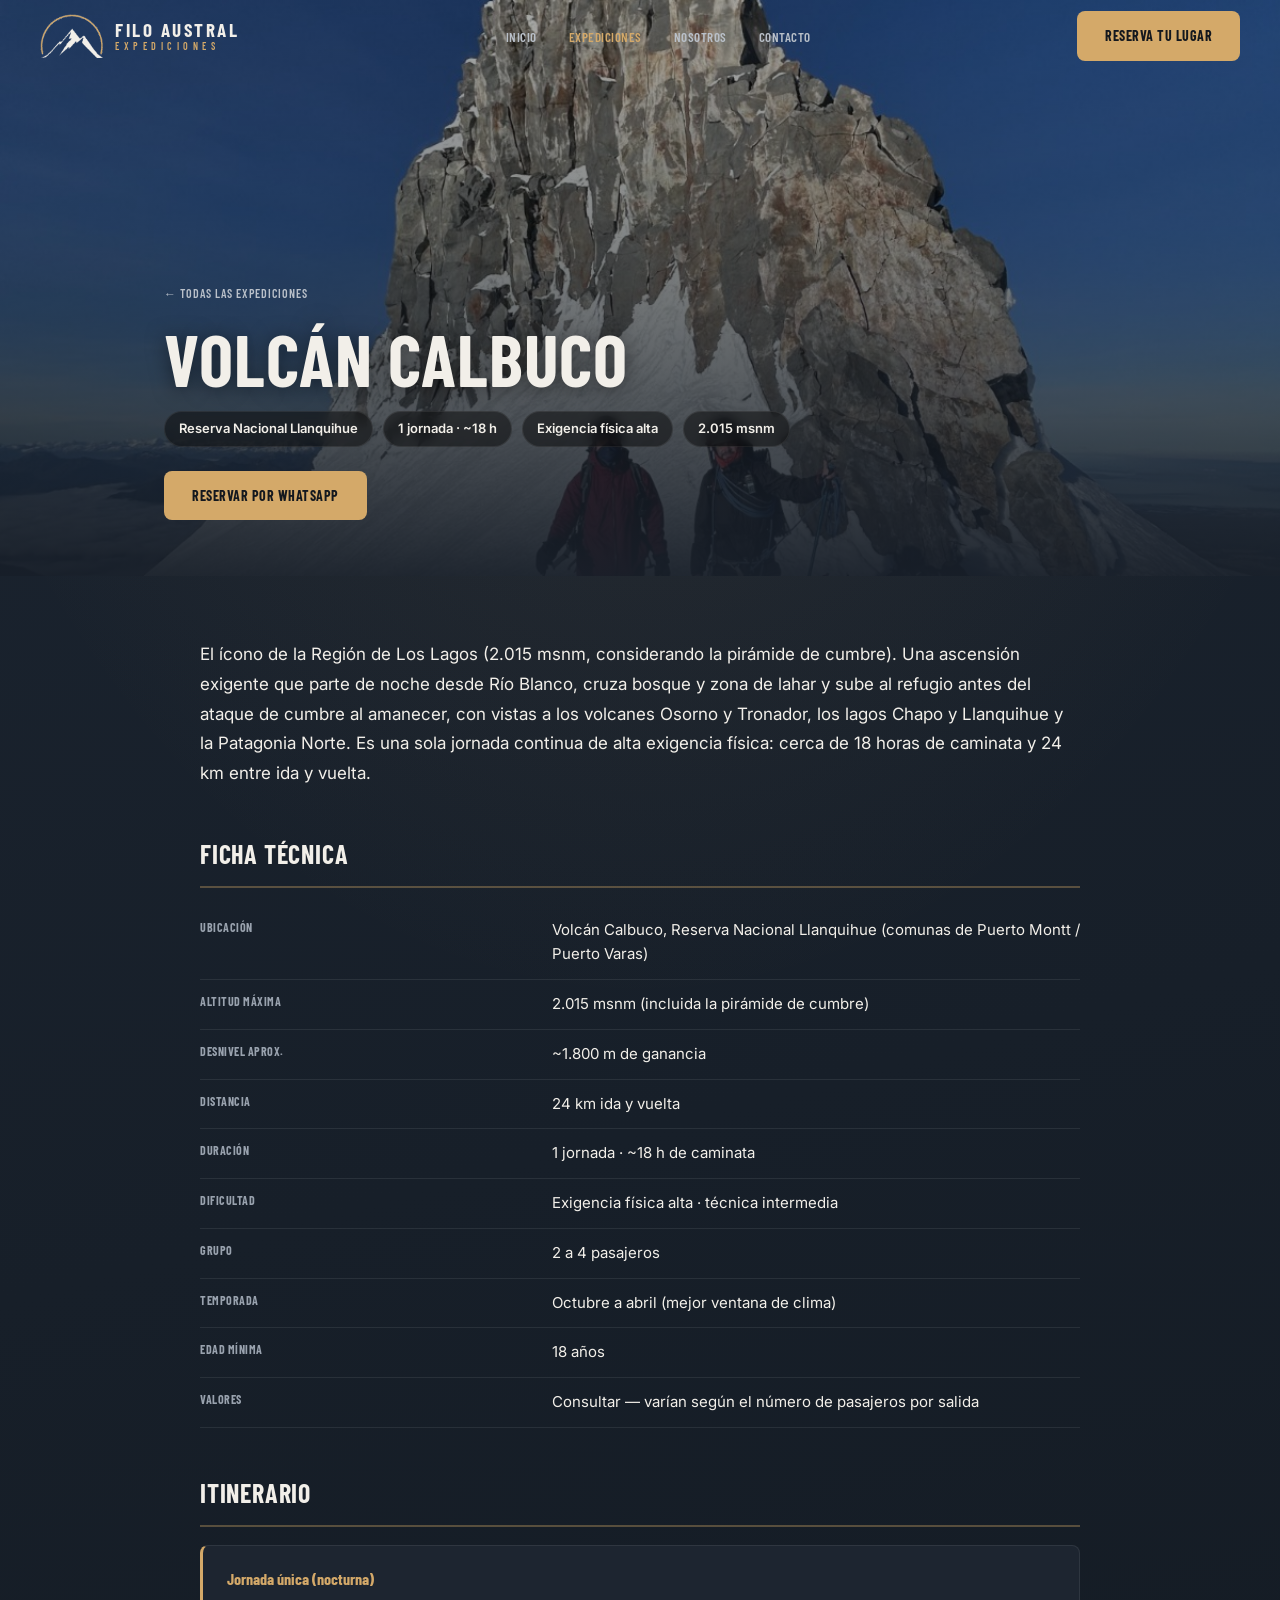
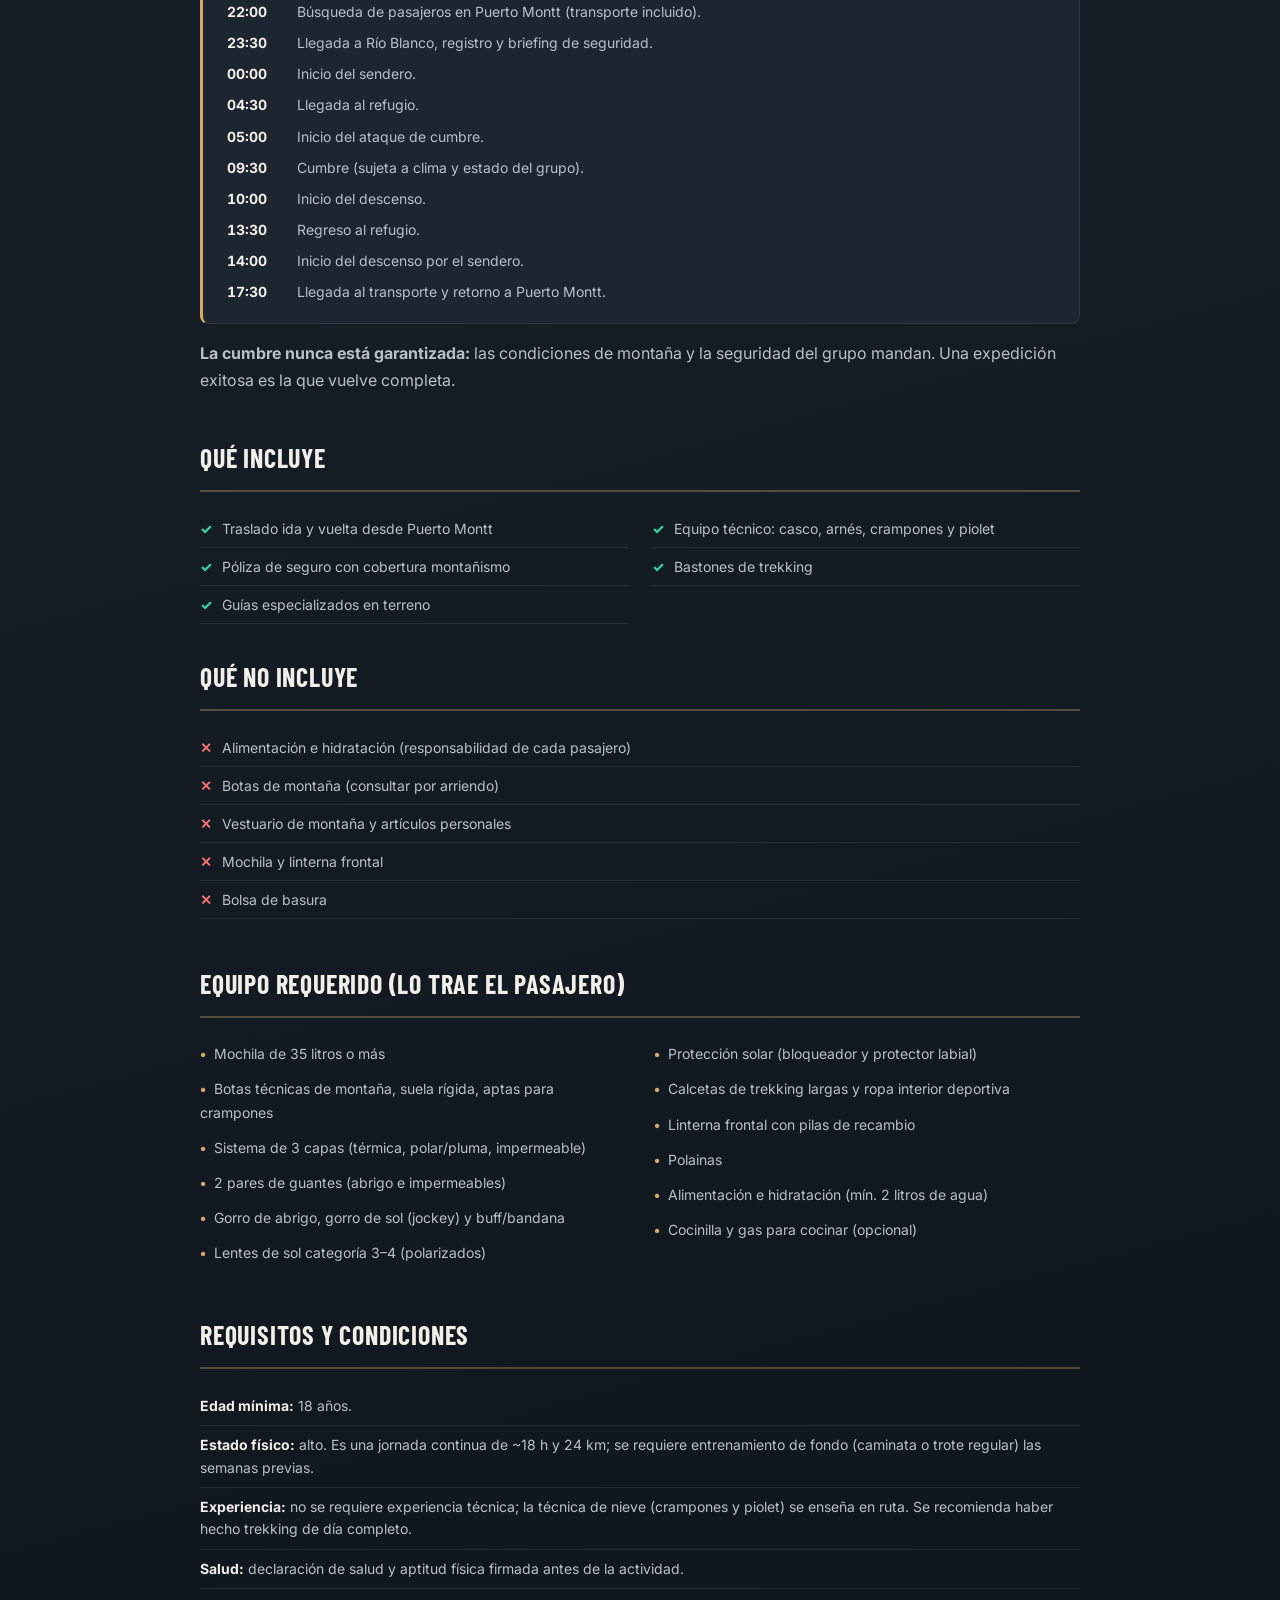
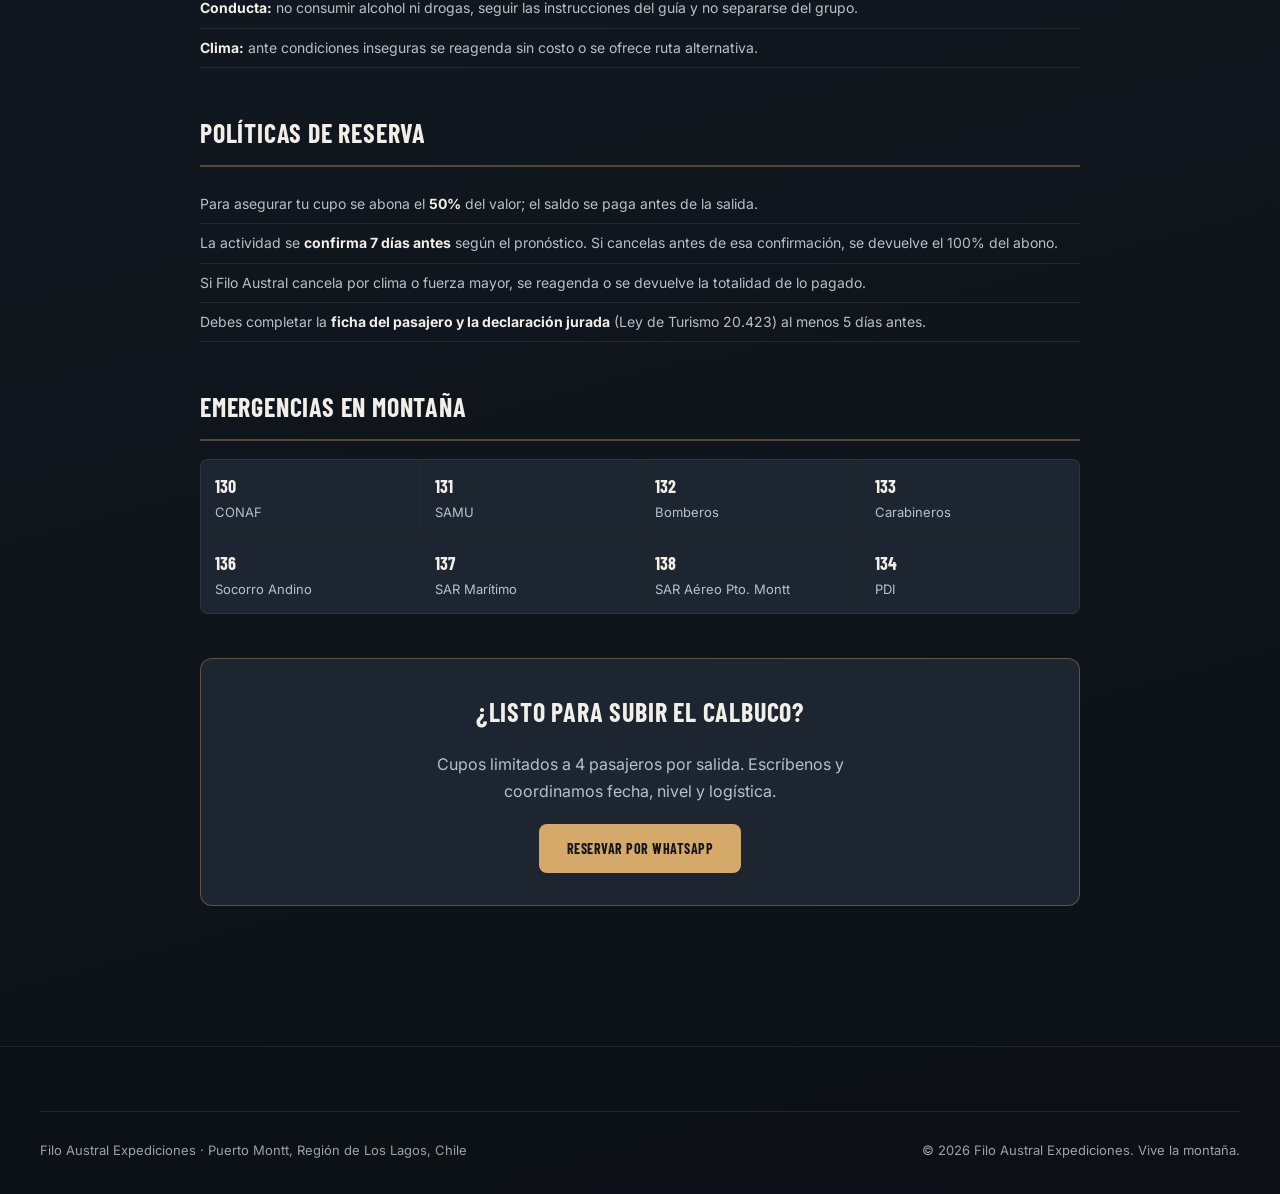
==== commit 72d20209: "Ajustes de marca y contacto: lockup en navbar, hero nuevo, WhatsApp de Javier - Navbar con emblema +" ====
--- a/calbuco.html
+++ b/calbuco.html
@@ -20,7 +20,8 @@
     <nav class="navbar" id="navbar">
         <div class="nav-container">
             <a href="index.html" class="nav-logo">
-                <img src="assets/logo-filo-austral.png" alt="Filo Austral Expediciones" class="logo-img">
+                <img src="assets/emblema.png" alt="Filo Austral Expediciones" class="logo-img">
+                <span class="logo-lockup"><b>Filo Austral</b><small>Expediciones</small></span>
             </a>
             <ul class="nav-links" id="navLinks">
                 <li><a href="index.html">Inicio</a></li>
@@ -46,7 +47,7 @@
                 <span class="prog-chip">2.015 msnm</span>
             </div>
             <div class="prog-hero-actions">
-                <a href="https://wa.me/56983878181?text=Hola%20Filo%20Austral%20%F0%9F%91%8B%20quiero%20reservar%20el%20Volc%C3%A1n%20Calbuco" target="_blank" rel="noopener" class="btn btn-accent">Reservar por WhatsApp</a>
+                <a href="https://wa.me/56968600866?text=Hola%20Filo%20Austral%20%F0%9F%91%8B%20quiero%20reservar%20el%20Volc%C3%A1n%20Calbuco" target="_blank" rel="noopener" class="btn btn-accent">Reservar por WhatsApp</a>
             </div>
         </div>
     </header>
@@ -58,13 +59,6 @@
                 <img src="assets/logo-print.png" alt="Filo Austral Expediciones">
                 <div class="ph-title"><b>Volcán Calbuco</b><span>Filo Austral Expediciones · Vive la Montaña</span></div>
             </div>
-
-            <section class="prog-section sello-wrap">
-                <div class="sello-sernatur">
-                    <svg viewBox="0 0 24 24" fill="none" stroke="currentColor" stroke-width="2"><path d="M12 22s8-4 8-10V5l-8-3-8 3v7c0 6 8 10 8 10z"/><path d="M9 12l2 2 4-4"/></svg>
-                    <div><b>Guía registrado en Sernatur</b><span>Guía Especializado en Turismo Aventura · Registro Sernatur N° 81719</span></div>
-                </div>
-            </section>
 
             <section class="prog-section">
                 <p class="prog-lead">El ícono de la Región de Los Lagos (2.015 msnm, considerando la pirámide de cumbre). Una ascensión exigente que parte de noche desde Río Blanco, cruza bosque y zona de lahar y sube al refugio antes del ataque de cumbre al amanecer, con vistas a los volcanes Osorno y Tronador, los lagos Chapo y Llanquihue y la Patagonia Norte. Es una sola jornada continua de alta exigencia física: cerca de 18 horas de caminata y 24 km entre ida y vuelta.</p>
@@ -186,7 +180,7 @@
             <section class="prog-section prog-cta">
                 <h2>¿Listo para subir el Calbuco?</h2>
                 <p>Cupos limitados a 4 pasajeros por salida. Escríbenos y coordinamos fecha, nivel y logística.</p>
-                <a href="https://wa.me/56983878181?text=Hola%20Filo%20Austral%20%F0%9F%91%8B%20quiero%20reservar%20el%20Volc%C3%A1n%20Calbuco" target="_blank" rel="noopener" class="btn btn-accent">Reservar por WhatsApp</a>
+                <a href="https://wa.me/56968600866?text=Hola%20Filo%20Austral%20%F0%9F%91%8B%20quiero%20reservar%20el%20Volc%C3%A1n%20Calbuco" target="_blank" rel="noopener" class="btn btn-accent">Reservar por WhatsApp</a>
             </section>
 
         </div>
--- a/style.css
+++ b/style.css
@@ -72,11 +72,31 @@
     height: 72px;
     gap: 24px;
 }
-.nav-logo { display: flex; align-items: center; }
+.nav-logo { display: flex; align-items: center; gap: 12px; }
 .logo-img {
-    height: 52px;
+    height: 44px;
     width: auto;
     transition: opacity var(--transition);
+}
+.logo-lockup {
+    display: flex;
+    flex-direction: column;
+    line-height: 1.15;
+    font-family: var(--font-display);
+    text-transform: uppercase;
+    white-space: nowrap;
+}
+.logo-lockup b {
+    font-size: 19px;
+    font-weight: 700;
+    letter-spacing: 2.5px;
+    color: var(--text);
+}
+.logo-lockup small {
+    font-size: 10px;
+    font-weight: 600;
+    letter-spacing: 4.5px;
+    color: var(--dorado);
 }
 .logo-text {
     font-family: var(--font-display);
@@ -228,6 +248,14 @@
     color: var(--text);
     margin-bottom: 20px;
     text-shadow: 0 2px 20px rgba(0,0,0,0.5);
+}
+.hero-headline-sub {
+    display: block;
+    font-size: 0.42em;
+    font-weight: 600;
+    letter-spacing: 2px;
+    color: var(--blanco-calido);
+    margin-top: 12px;
 }
 .hero-sub {
     font-size: clamp(16px, 2vw, 20px);
@@ -447,47 +475,6 @@
     color: var(--accent-light);
 }
 
-/* ===== STATS (variante cálida atardecer) ===== */
-.stats-section {
-    background: linear-gradient(165deg, #1D2530 0%, #17202B 55%, #241D14 100%);
-    border-top: 1px solid var(--border);
-    border-bottom: 1px solid var(--border);
-    padding: 80px 24px;
-}
-.stats-section .section-tag { color: var(--dorado); }
-.stats-section .section-title { color: var(--blanco-calido); }
-.stats-grid {
-    display: grid;
-    grid-template-columns: repeat(4, 1fr);
-    gap: 2px;
-    background: rgba(212,169,105,0.18);
-    border-radius: var(--radius);
-    overflow: hidden;
-}
-.stat-item {
-    background: rgba(12,17,22,0.55);
-    padding: 40px 24px;
-    text-align: center;
-    transition: background var(--transition);
-}
-.stat-item:hover { background: rgba(12,17,22,0.35); }
-.stat-num {
-    display: block;
-    font-family: var(--font-display);
-    font-size: clamp(32px, 4vw, 52px);
-    font-weight: 700;
-    color: var(--dorado);
-    letter-spacing: 0;
-    line-height: 1;
-    margin-bottom: 8px;
-}
-.stat-label {
-    font-size: 13px;
-    color: var(--gris-subtitulo);
-    font-weight: 500;
-    line-height: 1.4;
-}
-
 /* ===== NOSOTROS / GUÍAS ===== */
 .guias-grid {
     display: grid;
@@ -831,7 +818,6 @@
 
 /* ===== RESPONSIVE ===== */
 @media (max-width: 1024px) {
-    .stats-grid { grid-template-columns: repeat(2, 1fr); }
     .footer-grid { grid-template-columns: 1fr 1fr; }
     .footer-brand { grid-column: span 2; }
 }
@@ -867,7 +853,6 @@
     .footer-grid { grid-template-columns: 1fr; gap: 32px; }
     .footer-brand { grid-column: span 1; }
     .footer-bottom { flex-direction: column; text-align: center; }
-    .stats-grid { grid-template-columns: repeat(2, 1fr); }
     .testimonio-item { padding: 28px 20px; }
     .testimonio-texto { font-size: 15px; }
     .guia-card { flex-direction: column; }
@@ -876,7 +861,8 @@
 @media (max-width: 480px) {
     .hero-actions { flex-direction: column; align-items: center; }
     .btn { width: 240px; text-align: center; }
-    .stats-grid { grid-template-columns: 1fr; }
+    .logo-lockup b { font-size: 16px; letter-spacing: 2px; }
+    .logo-lockup small { font-size: 9px; letter-spacing: 3.5px; }
 }
 
 /* ===== HERO VIDEO ===== */
@@ -1098,28 +1084,6 @@
     gap: 32px;
 }
 .contacto-page .cta-final { text-align: center; padding-top: 8px; }
-
-/* Sello Sernatur */
-.sello-sernatur {
-    display: inline-flex;
-    align-items: center;
-    gap: 14px;
-    padding: 14px 20px;
-    border: 1px solid var(--border-accent);
-    border-radius: var(--radius-sm);
-    background: var(--accent-dim);
-}
-.sello-sernatur svg { width: 30px; height: 30px; color: var(--accent); flex-shrink: 0; }
-.sello-sernatur b {
-    display: block;
-    font-family: var(--font-display);
-    font-size: 14px;
-    font-weight: 800;
-    color: var(--text);
-    letter-spacing: 0.2px;
-}
-.sello-sernatur span { font-size: 12px; color: var(--text-muted); }
-.sello-wrap { text-align: center; }
 
 @media (max-width: 768px) {
     .dos-cols { grid-template-columns: 1fr; }
@@ -1184,9 +1148,4 @@
     .prog-cta p { color: #333 !important; }
 
     a { color: #1a1a1a !important; text-decoration: none; }
-
-    .sello-sernatur { border-color: #C8943E !important; background: #faf7f2 !important; }
-    .sello-sernatur svg { color: #B07A1E !important; }
-    .sello-sernatur b { color: #1a1a1a !important; }
-    .sello-sernatur span { color: #333 !important; }
-}
+}
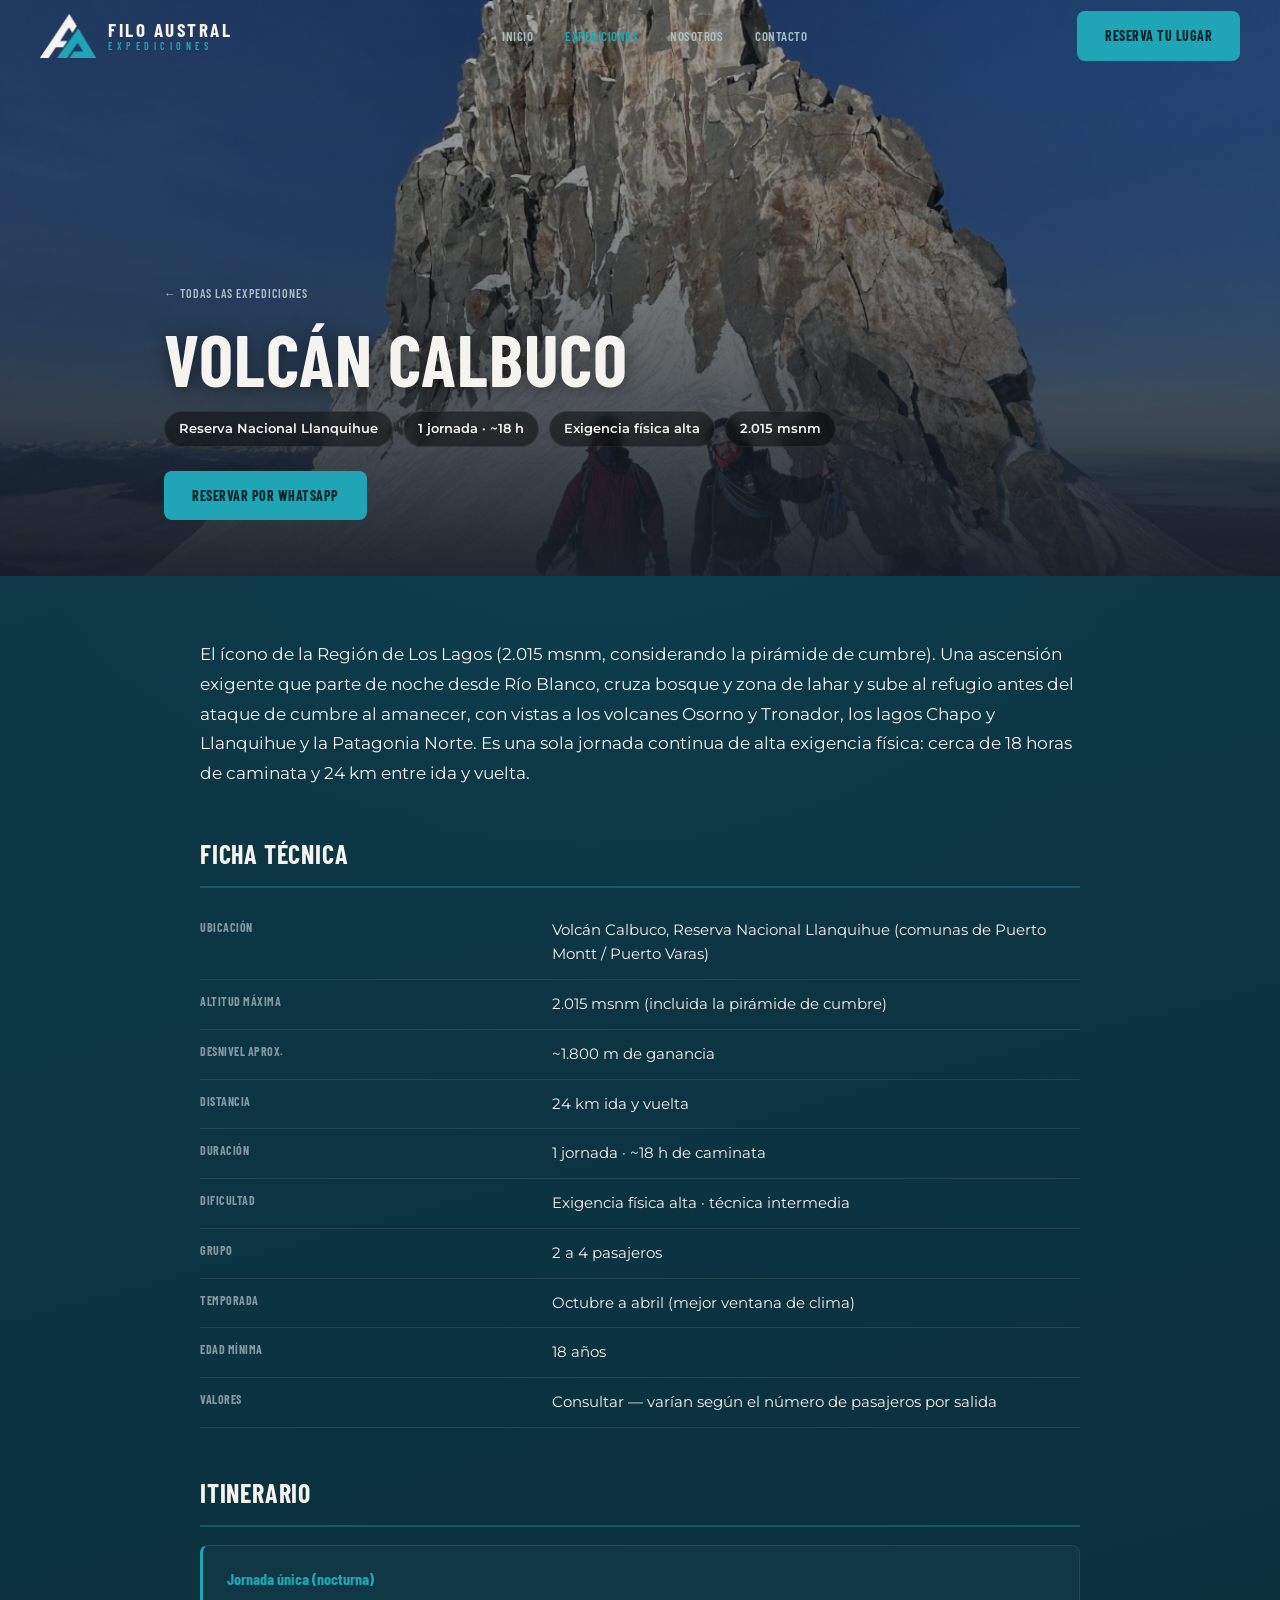
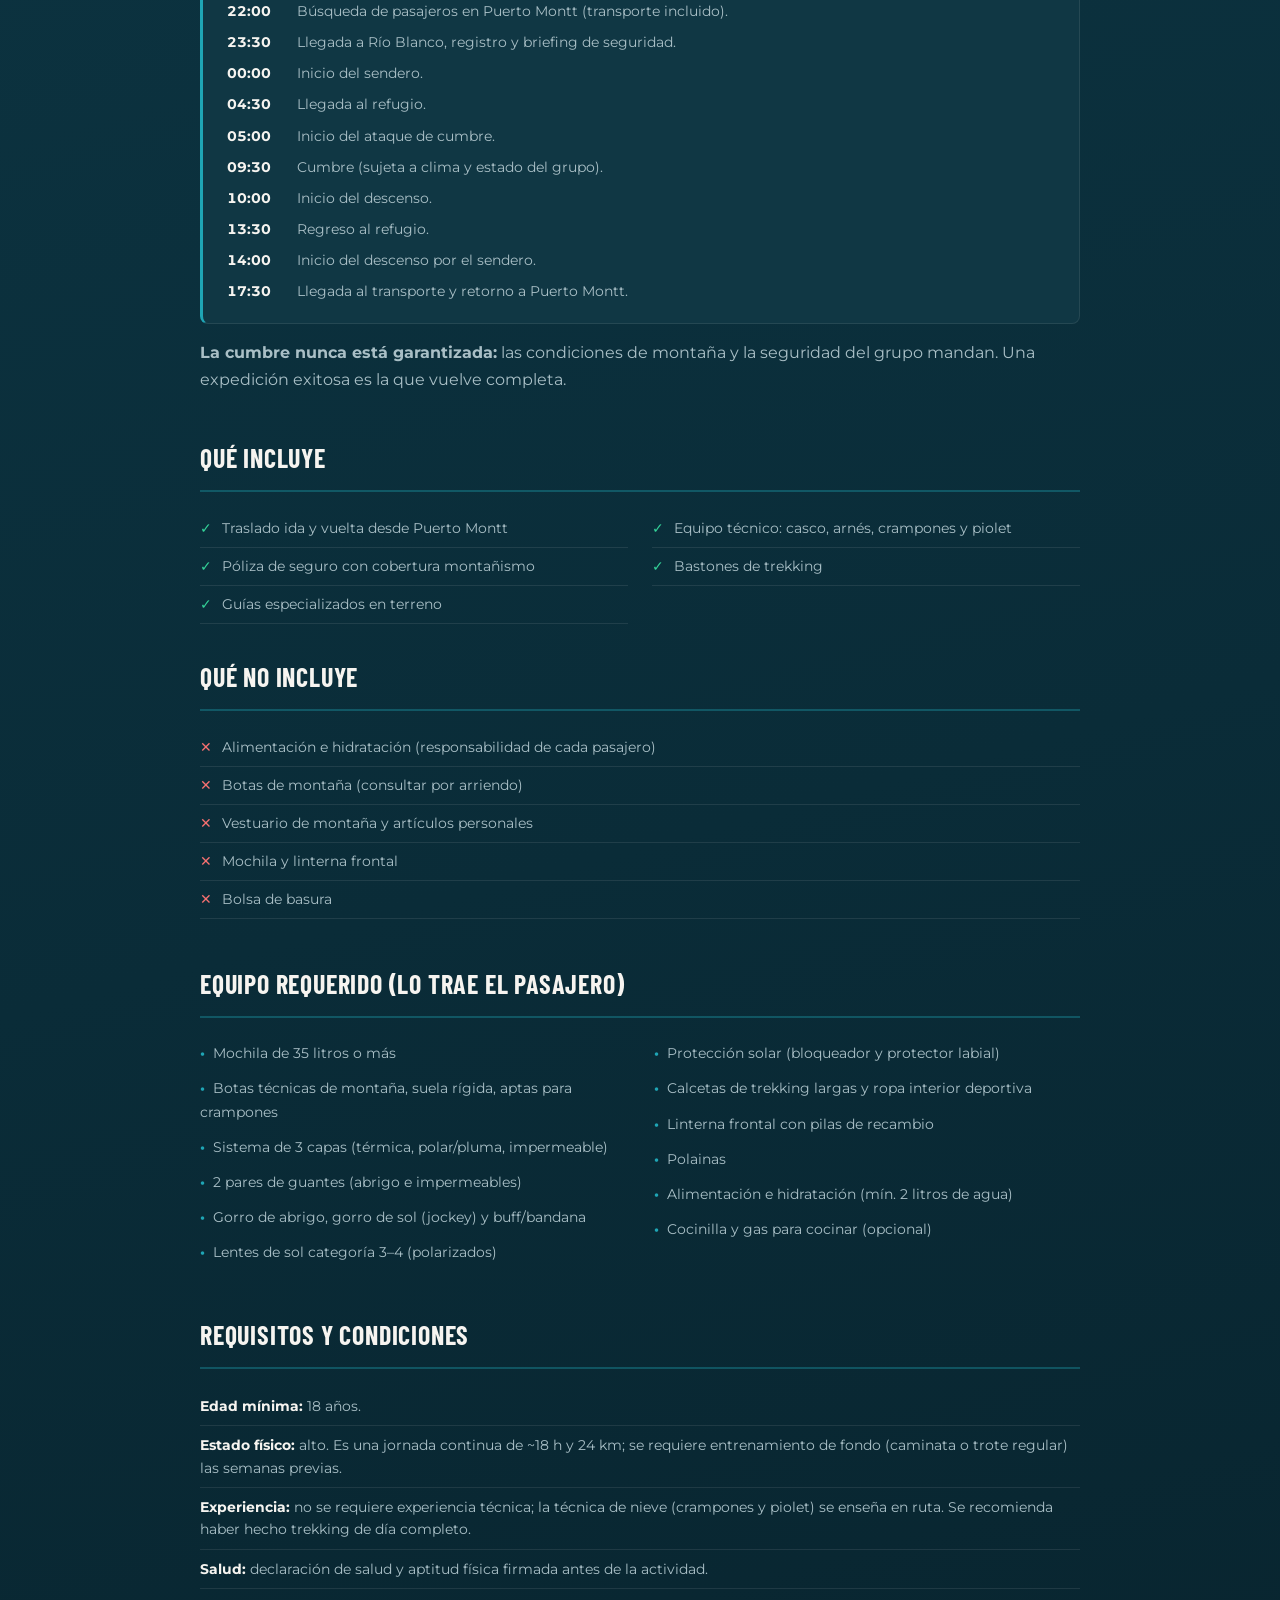
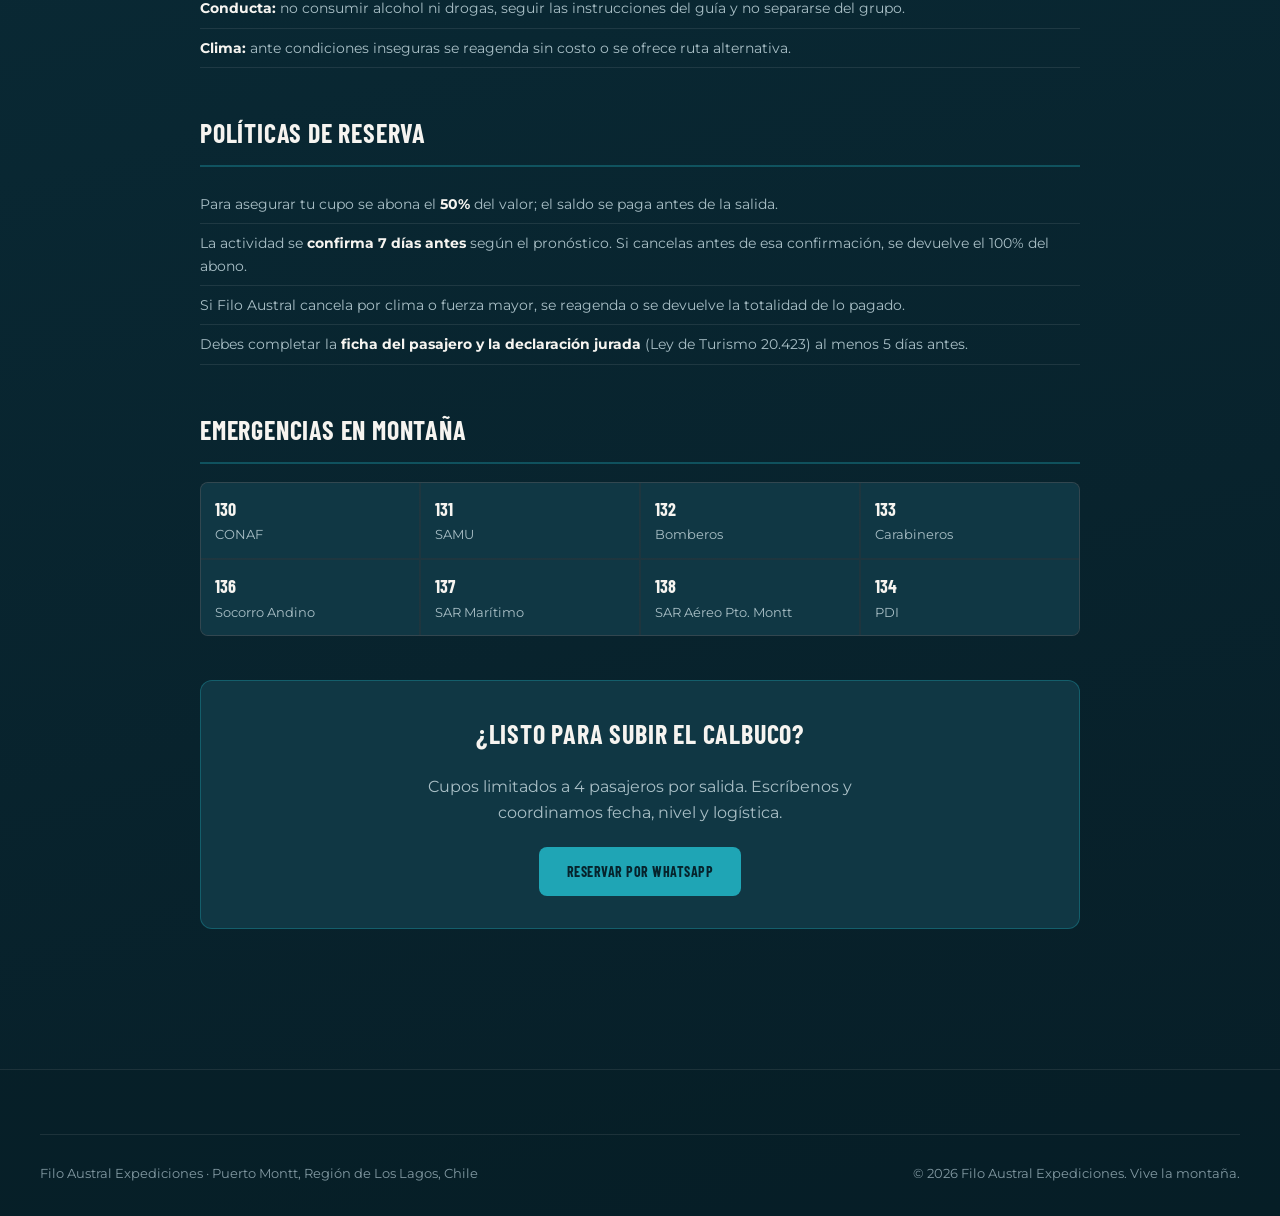
==== commit 2040de9a: "Nueva identidad visual: paleta turquesa/azul profundo, logos oficiales y tipografias de marca - Logo" ====
--- a/calbuco.html
+++ b/calbuco.html
@@ -7,12 +7,12 @@
     <title>Volcán Calbuco | Filo Austral Expediciones</title>
     <meta property="og:title" content="Volcán Calbuco — Filo Austral Expediciones">
     <meta property="og:description" content="Ascensión al ícono de la Región de Los Lagos. 1 jornada, guía WFR, grupos reducidos.">
-    <meta property="og:image" content="assets/favicon.png">
+    <meta property="og:image" content="https://filoaustralexpediciones.cl/assets/og-image.jpg">
     <link rel="icon" type="image/png" href="assets/favicon.png">
     <link rel="apple-touch-icon" href="assets/apple-touch-icon.png">
     <link rel="preconnect" href="https://fonts.googleapis.com">
     <link rel="preconnect" href="https://fonts.gstatic.com" crossorigin>
-    <link href="https://fonts.googleapis.com/css2?family=Barlow+Condensed:wght@400;500;600;700;800&family=Inter:wght@300;400;500;600&display=swap" rel="stylesheet">
+    <link href="https://fonts.googleapis.com/css2?family=Barlow+Condensed:wght@400;500;600;700&family=Montserrat:ital,wght@0,400;0,500;0,600;0,700;1,500&display=swap" rel="stylesheet">
     <link rel="stylesheet" href="style.css">
 </head>
 <body>
--- a/style.css
+++ b/style.css
@@ -1,34 +1,41 @@
-/* ===== VARIABLES (paleta Filo Austral, carrusel NDR jul-2026) ===== */
+/* ===== VARIABLES (identidad Filo Austral ago-2026) ===== */
 :root {
-    --dorado: #D4A969;
-    --blanco-calido: #F2EFE9;
-    --texto-parrafo: #E6E1D8;
-    --gris-terciario: #99A2AE;
-    --gris-subtitulo: #B9C0C9;
-    --fondo-1: #1B2430;
-    --fondo-2: #131A22;
-    --fondo-3: #0C1116;
-    --texto-sobre-dorado: #14181E;
+    /* Paleta oficial */
+    --azul-profundo: #0B3D4D;
+    --turquesa: #1FA5B5;
+    --marfil: #F6F4F0;
+    --carbon: #2B323A;
+    --arena: #DCC7A5;
+
+    /* Escala de fondos derivada del azul profundo */
+    --fondo-1: #0E3B4A;
+    --fondo-2: #0A2C38;
+    --fondo-3: #071E27;
+
+    --texto-parrafo: #DCE6E9;
+    --gris-subtitulo: #A9BFC6;
+    --gris-terciario: #8299A2;
+    --texto-sobre-turquesa: #06232C;
 
     --bg: var(--fondo-2);
-    --bg-alt: rgba(12,17,22,0.5);
-    --bg-card: #1D2530;
-    --bg-card-hover: #242E3B;
-    --accent: var(--dorado);
-    --accent-light: #E0BC82;
-    --accent-dim: rgba(212,169,105,0.12);
-    --text: var(--blanco-calido);
+    --bg-alt: rgba(7,30,39,0.5);
+    --bg-card: #103744;
+    --bg-card-hover: #14424F;
+    --accent: var(--turquesa);
+    --accent-light: #55C3D0;
+    --accent-dim: rgba(31,165,181,0.12);
+    --text: var(--marfil);
     --text-muted: var(--gris-subtitulo);
     --text-dim: var(--gris-terciario);
-    --border: rgba(255,255,255,0.08);
-    --border-accent: rgba(212,169,105,0.35);
+    --border: rgba(246,244,240,0.09);
+    --border-accent: rgba(31,165,181,0.35);
     --radius: 12px;
     --radius-sm: 8px;
     --transition: 0.25s ease;
-    --shadow: 0 4px 24px rgba(0,0,0,0.5);
-    --shadow-hover: 0 12px 48px rgba(0,0,0,0.7);
-    --font-display: "Bahnschrift", "Barlow Condensed", "Oswald", "Segoe UI", sans-serif;
-    --font-body: 'Inter', sans-serif;
+    --shadow: 0 4px 24px rgba(0,0,0,0.45);
+    --shadow-hover: 0 12px 48px rgba(0,0,0,0.65);
+    --font-display: "Barlow Condensed", "Oswald", "Segoe UI", sans-serif;
+    --font-body: "Montserrat", "Segoe UI", system-ui, sans-serif;
 }
 
 /* ===== RESET ===== */
@@ -37,7 +44,7 @@
 body {
     font-family: var(--font-body);
     background:
-        radial-gradient(ellipse 90% 40% at 50% -5%, rgba(212,169,105,0.12), transparent 70%),
+        radial-gradient(ellipse 90% 40% at 50% -5%, rgba(31,165,181,0.14), transparent 70%),
         linear-gradient(165deg, var(--fondo-1) 0%, var(--fondo-2) 55%, var(--fondo-3) 100%);
     background-color: var(--fondo-2);
     color: var(--texto-parrafo);
@@ -96,12 +103,12 @@
     font-size: 10px;
     font-weight: 600;
     letter-spacing: 4.5px;
-    color: var(--dorado);
+    color: var(--turquesa);
 }
 .logo-text {
     font-family: var(--font-display);
     font-size: 18px;
-    font-weight: 900;
+    font-weight: 700;
     letter-spacing: 3px;
     color: var(--text);
 }
@@ -169,18 +176,18 @@
     border: none;
 }
 .btn-accent {
-    background: var(--dorado);
-    color: var(--texto-sobre-dorado);
+    background: var(--turquesa);
+    color: var(--texto-sobre-turquesa);
 }
 .btn-accent:hover {
     background: var(--accent-light);
     transform: translateY(-2px);
-    box-shadow: 0 8px 24px rgba(212,169,105,0.35);
+    box-shadow: 0 8px 24px rgba(31,165,181,0.35);
 }
 .btn-ghost {
     background: transparent;
-    color: var(--dorado);
-    border: 3px solid var(--dorado);
+    color: var(--turquesa);
+    border: 3px solid var(--turquesa);
     padding: 11px 26px;
 }
 .btn-ghost:hover {
@@ -347,7 +354,7 @@
 .propuesta-item h3 {
     font-family: var(--font-display);
     font-size: 17px;
-    font-weight: 800;
+    font-weight: 700;
     color: var(--text);
     margin-bottom: 12px;
     letter-spacing: -0.3px;
@@ -402,7 +409,7 @@
     text-transform: uppercase;
 }
 .badge-green { background: rgba(52,211,153,0.2); color: #34d399; border: 1px solid rgba(52,211,153,0.3); }
-.badge-orange { background: rgba(212,169,105,0.2); color: var(--dorado); border: 1px solid rgba(212,169,105,0.35); }
+.badge-orange { background: rgba(220,199,165,0.18); color: var(--arena); border: 1px solid rgba(220,199,165,0.35); }
 .badge-red { background: rgba(239,68,68,0.2); color: #f87171; border: 1px solid rgba(239,68,68,0.3); }
 .badge-cupos {
     position: absolute;
@@ -465,7 +472,7 @@
 .exp-card-soon:hover { border-color: var(--border); box-shadow: none; transform: none; }
 .exp-card-soon:hover .card-img-wrap img { transform: none; }
 .exp-card-soon .card-img-wrap img { filter: grayscale(0.4) brightness(0.85); }
-.badge-soon { background: var(--dorado); color: var(--texto-sobre-dorado); }
+.badge-soon { background: var(--turquesa); color: var(--texto-sobre-turquesa); }
 .card-price-soon {
     font-family: var(--font-display);
     font-size: 15px;
@@ -507,7 +514,7 @@
 .guia-nombre {
     font-family: var(--font-display);
     font-size: 18px;
-    font-weight: 800;
+    font-weight: 700;
     color: var(--text);
     margin-bottom: 4px;
     letter-spacing: -0.3px;
@@ -568,6 +575,8 @@
     font-size: 18px;
     color: var(--text-muted);
     line-height: 1.75;
+    font-family: var(--font-body);
+    font-weight: 500;
     font-style: italic;
     max-width: 700px;
     margin: 0 auto 28px;
@@ -723,8 +732,8 @@
 .contact-link.whatsapp:hover { background: rgba(37,211,102,0.12); border-color: rgba(37,211,102,0.4); transform: translateX(4px); }
 .contact-link.instagram { color: #E1306C; border-color: rgba(225,48,108,0.2); background: rgba(225,48,108,0.05); }
 .contact-link.instagram:hover { background: rgba(225,48,108,0.12); border-color: rgba(225,48,108,0.4); transform: translateX(4px); }
-.contact-link.email { color: var(--dorado); border-color: rgba(212,169,105,0.25); background: rgba(212,169,105,0.05); }
-.contact-link.email:hover { background: rgba(212,169,105,0.12); border-color: rgba(212,169,105,0.45); transform: translateX(4px); }
+.contact-link.email { color: var(--turquesa); border-color: rgba(31,165,181,0.25); background: rgba(31,165,181,0.05); }
+.contact-link.email:hover { background: rgba(31,165,181,0.12); border-color: rgba(31,165,181,0.45); transform: translateX(4px); }
 .incluye-list { display: flex; flex-direction: column; gap: 8px; }
 .incluye-list li {
     font-size: 14px;
@@ -747,19 +756,32 @@
     gap: 48px;
     margin-bottom: 48px;
 }
-.footer-logo {
-    height: 88px;
-    width: auto;
-    margin-bottom: 16px;
-}
-.footer-logo-text {
-    font-family: var(--font-display);
-    font-size: 20px;
-    font-weight: 900;
-    letter-spacing: 3px;
-    color: var(--text);
-    margin-bottom: 16px;
-    display: block;
+.footer-lockup {
+    display: flex;
+    flex-direction: column;
+    align-items: flex-start;
+    gap: 12px;
+    margin-bottom: 18px;
+}
+.footer-emblema { height: 76px; width: auto; }
+.footer-wordmark {
+    display: flex;
+    flex-direction: column;
+    font-family: var(--font-display);
+    text-transform: uppercase;
+    line-height: 1.1;
+}
+.footer-wordmark b {
+    font-size: 24px;
+    font-weight: 700;
+    letter-spacing: 4px;
+    color: var(--marfil);
+}
+.footer-wordmark small {
+    font-size: 12px;
+    font-weight: 600;
+    letter-spacing: 7px;
+    color: var(--turquesa);
 }
 .footer-brand p {
     font-size: 14px;
@@ -1017,8 +1039,8 @@
     padding: 7px 0;
     border-bottom: 1px solid var(--border);
 }
-.lista-check li::before { content: "✓"; color: #34d399; font-weight: 800; flex-shrink: 0; }
-.lista-x li::before { content: "✕"; color: #f87171; font-weight: 800; flex-shrink: 0; }
+.lista-check li::before { content: "✓"; color: #34d399; font-weight: 700; flex-shrink: 0; }
+.lista-x li::before { content: "✕"; color: #f87171; font-weight: 700; flex-shrink: 0; }
 
 .equipo-list { columns: 2; column-gap: 28px; }
 .equipo-list li {
@@ -1027,7 +1049,7 @@
     padding: 6px 0;
     break-inside: avoid;
 }
-.equipo-list li::before { content: "•"; color: var(--accent); font-weight: 800; margin-right: 8px; }
+.equipo-list li::before { content: "•"; color: var(--accent); font-weight: 700; margin-right: 8px; }
 
 .policy-list li {
     font-size: 14px;
@@ -1108,7 +1130,7 @@
         display: flex;
         align-items: center;
         gap: 18px;
-        border-bottom: 2px solid #C8943E;
+        border-bottom: 2px solid #0B3D4D;
         padding-bottom: 14px;
         margin-bottom: 22px;
     }
@@ -1118,8 +1140,8 @@
     .print-header .ph-title span { font-size: 9pt; color: #666; letter-spacing: 2px; text-transform: uppercase; }
 
     .prog-section { margin-bottom: 16px; break-inside: avoid; }
-    .prog-section h2 { color: #1a1a1a !important; font-size: 14pt; border-bottom-color: #C8943E !important; }
-    .prog-section h3 { color: #B07A1E !important; font-size: 11pt; }
+    .prog-section h2 { color: #1a1a1a !important; font-size: 14pt; border-bottom-color: #0B3D4D !important; }
+    .prog-section h3 { color: #15788A !important; font-size: 11pt; }
     .prog-section p, .prog-lead { color: #333 !important; }
     .prog-lead { font-size: 11pt !important; }
 
@@ -1128,9 +1150,9 @@
     .ficha-table tr { border-bottom: 1px solid #ddd !important; }
 
     .itinerario-day {
-        background: #faf7f2 !important;
-        border: 1px solid #e6ddcf !important;
-        border-left: 3px solid #C8943E !important;
+        background: #F6F4F0 !important;
+        border: 1px solid #DCC7A5 !important;
+        border-left: 3px solid #0B3D4D !important;
         padding: 12px 16px;
     }
     .itinerario-day li, .lista-check li, .lista-x li,
@@ -1142,7 +1164,7 @@
     .emergencia-grid { border: 1px solid #ddd !important; background: #ddd !important; }
     .emergencia-grid div { background: #fff !important; }
 
-    .prog-cta { border: 1px solid #C8943E !important; background: #faf7f2 !important; }
+    .prog-cta { border: 1px solid #0B3D4D !important; background: #F6F4F0 !important; }
     .prog-cta h2 { color: #1a1a1a !important; }
     .prog-cta .btn { display: none !important; }
     .prog-cta p { color: #333 !important; }
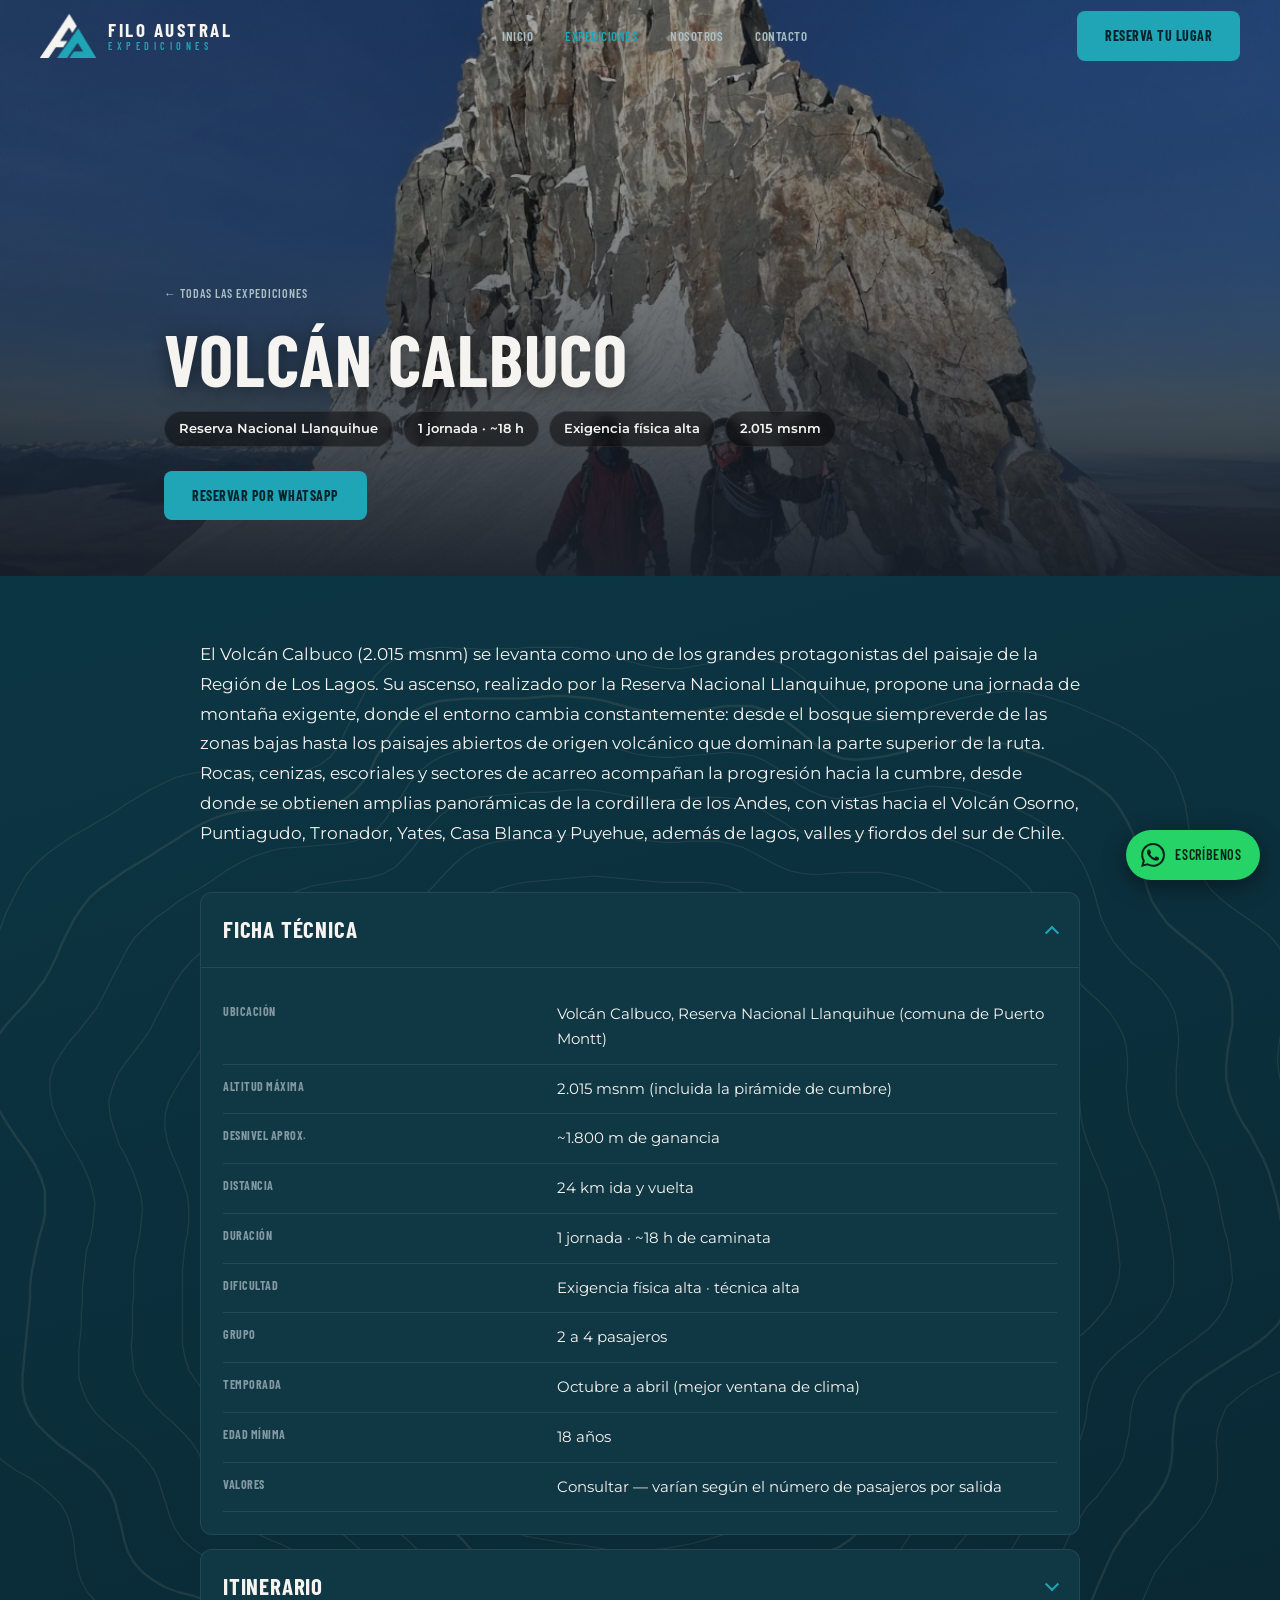
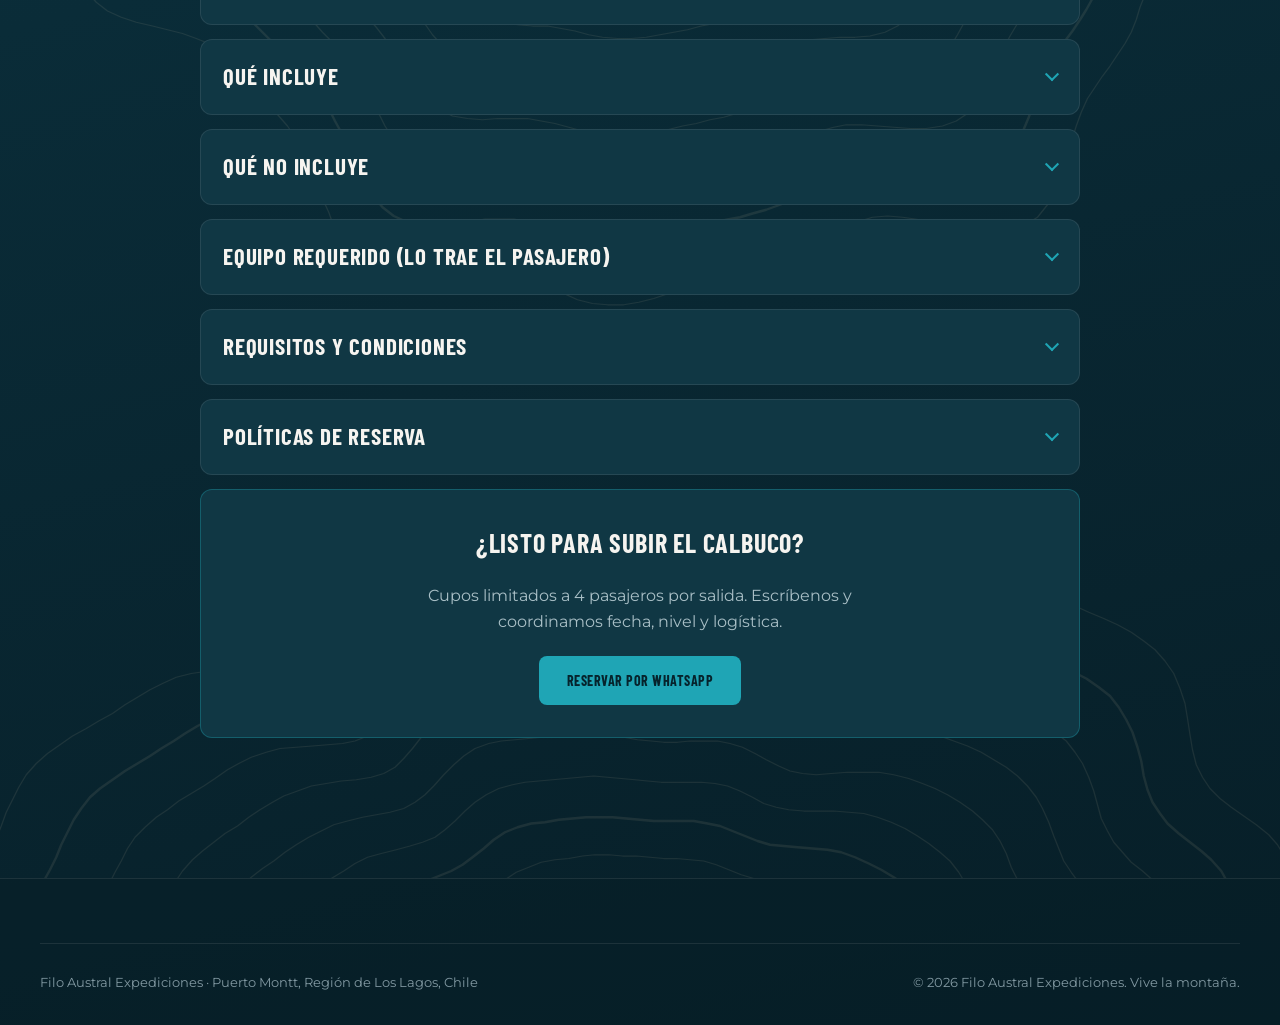
==== commit 2dd71fc1: "Programas plegables, curvas de nivel de fondo, boton flotante de WhatsApp y ajustes de contenido Con" ====
--- a/calbuco.html
+++ b/calbuco.html
@@ -52,7 +52,7 @@
         </div>
     </header>
 
-    <main class="prog-main">
+    <main class="prog-main" style="--curvas:url('assets/curvas-calbuco.svg')">
         <div class="prog-doc">
 
             <div class="print-only print-header">
@@ -61,121 +61,125 @@
             </div>
 
             <section class="prog-section">
-                <p class="prog-lead">El ícono de la Región de Los Lagos (2.015 msnm, considerando la pirámide de cumbre). Una ascensión exigente que parte de noche desde Río Blanco, cruza bosque y zona de lahar y sube al refugio antes del ataque de cumbre al amanecer, con vistas a los volcanes Osorno y Tronador, los lagos Chapo y Llanquihue y la Patagonia Norte. Es una sola jornada continua de alta exigencia física: cerca de 18 horas de caminata y 24 km entre ida y vuelta.</p>
+                <p class="prog-lead">El Volcán Calbuco (2.015 msnm) se levanta como uno de los grandes protagonistas del paisaje de la Región de Los Lagos. Su ascenso, realizado por la Reserva Nacional Llanquihue, propone una jornada de montaña exigente, donde el entorno cambia constantemente: desde el bosque siempreverde de las zonas bajas hasta los paisajes abiertos de origen volcánico que dominan la parte superior de la ruta. Rocas, cenizas, escoriales y sectores de acarreo acompañan la progresión hacia la cumbre, desde donde se obtienen amplias panorámicas de la cordillera de los Andes, con vistas hacia el Volcán Osorno, Puntiagudo, Tronador, Yates, Casa Blanca y Puyehue, además de lagos, valles y fiordos del sur de Chile.</p>
             </section>
 
-            <section class="prog-section">
-                <h2>Ficha técnica</h2>
-                <table class="ficha-table">
-                    <tr><th>Ubicación</th><td>Volcán Calbuco, Reserva Nacional Llanquihue (comunas de Puerto Montt / Puerto Varas)</td></tr>
-                    <tr><th>Altitud máxima</th><td>2.015 msnm (incluida la pirámide de cumbre)</td></tr>
-                    <tr><th>Desnivel aprox.</th><td>~1.800 m de ganancia</td></tr>
-                    <tr><th>Distancia</th><td>24 km ida y vuelta</td></tr>
-                    <tr><th>Duración</th><td>1 jornada · ~18 h de caminata</td></tr>
-                    <tr><th>Dificultad</th><td>Exigencia física alta · técnica intermedia</td></tr>
-                    <tr><th>Grupo</th><td>2 a 4 pasajeros</td></tr>
-                    <tr><th>Temporada</th><td>Octubre a abril (mejor ventana de clima)</td></tr>
-                    <tr><th>Edad mínima</th><td>18 años</td></tr>
-                    <tr><th>Valores</th><td>Consultar — varían según el número de pasajeros por salida</td></tr>
-                </table>
-            </section>
-
-            <section class="prog-section">
-                <h2>Itinerario</h2>
-                <div class="itinerario-day">
-                    <h3>Jornada única (nocturna)</h3>
-                    <ul>
-                        <li><b>22:00</b> Búsqueda de pasajeros en Puerto Montt (transporte incluido).</li>
-                        <li><b>23:30</b> Llegada a Río Blanco, registro y briefing de seguridad.</li>
-                        <li><b>00:00</b> Inicio del sendero.</li>
-                        <li><b>04:30</b> Llegada al refugio.</li>
-                        <li><b>05:00</b> Inicio del ataque de cumbre.</li>
-                        <li><b>09:30</b> Cumbre (sujeta a clima y estado del grupo).</li>
-                        <li><b>10:00</b> Inicio del descenso.</li>
-                        <li><b>13:30</b> Regreso al refugio.</li>
-                        <li><b>14:00</b> Inicio del descenso por el sendero.</li>
-                        <li><b>17:30</b> Llegada al transporte y retorno a Puerto Montt.</li>
-                    </ul>
-                </div>
-                <p><b>La cumbre nunca está garantizada:</b> las condiciones de montaña y la seguridad del grupo mandan. Una expedición exitosa es la que vuelve completa.</p>
-            </section>
-
-            <section class="prog-section">
-                <h2>Qué incluye</h2>
-                <div class="dos-cols">
-                    <ul class="lista-check">
-                        <li>Traslado ida y vuelta desde Puerto Montt</li>
-                        <li>Póliza de seguro con cobertura montañismo</li>
-                        <li>Guías especializados en terreno</li>
-                    </ul>
-                    <ul class="lista-check">
-                        <li>Equipo técnico: casco, arnés, crampones y piolet</li>
-                        <li>Bastones de trekking</li>
-                    </ul>
-                </div>
-                <h2 style="margin-top:32px">Qué no incluye</h2>
-                <ul class="lista-x">
-                    <li>Alimentación e hidratación (responsabilidad de cada pasajero)</li>
-                    <li>Botas de montaña (consultar por arriendo)</li>
-                    <li>Vestuario de montaña y artículos personales</li>
-                    <li>Mochila y linterna frontal</li>
-                    <li>Bolsa de basura</li>
-                </ul>
-            </section>
-
-            <section class="prog-section">
-                <h2>Equipo requerido (lo trae el pasajero)</h2>
-                <ul class="equipo-list">
-                    <li>Mochila de 35 litros o más</li>
-                    <li>Botas técnicas de montaña, suela rígida, aptas para crampones</li>
-                    <li>Sistema de 3 capas (térmica, polar/pluma, impermeable)</li>
-                    <li>2 pares de guantes (abrigo e impermeables)</li>
-                    <li>Gorro de abrigo, gorro de sol (jockey) y buff/bandana</li>
-                    <li>Lentes de sol categoría 3–4 (polarizados)</li>
-                    <li>Protección solar (bloqueador y protector labial)</li>
-                    <li>Calcetas de trekking largas y ropa interior deportiva</li>
-                    <li>Linterna frontal con pilas de recambio</li>
-                    <li>Polainas</li>
-                    <li>Alimentación e hidratación (mín. 2 litros de agua)</li>
-                    <li>Cocinilla y gas para cocinar (opcional)</li>
-                </ul>
-            </section>
-
-            <section class="prog-section">
-                <h2>Requisitos y condiciones</h2>
-                <ul class="policy-list">
-                    <li><b>Edad mínima:</b> 18 años.</li>
-                    <li><b>Estado físico:</b> alto. Es una jornada continua de ~18 h y 24 km; se requiere entrenamiento de fondo (caminata o trote regular) las semanas previas.</li>
-                    <li><b>Experiencia:</b> no se requiere experiencia técnica; la técnica de nieve (crampones y piolet) se enseña en ruta. Se recomienda haber hecho trekking de día completo.</li>
-                    <li><b>Salud:</b> declaración de salud y aptitud física firmada antes de la actividad.</li>
-                    <li><b>Conducta:</b> no consumir alcohol ni drogas, seguir las instrucciones del guía y no separarse del grupo.</li>
-                    <li><b>Clima:</b> ante condiciones inseguras se reagenda sin costo o se ofrece ruta alternativa.</li>
-                </ul>
-            </section>
-
-            <section class="prog-section">
-                <h2>Políticas de reserva</h2>
-                <ul class="policy-list">
-                    <li>Para asegurar tu cupo se abona el <b>50%</b> del valor; el saldo se paga antes de la salida.</li>
-                    <li>La actividad se <b>confirma 7 días antes</b> según el pronóstico. Si cancelas antes de esa confirmación, se devuelve el 100% del abono.</li>
-                    <li>Si Filo Austral cancela por clima o fuerza mayor, se reagenda o se devuelve la totalidad de lo pagado.</li>
-                    <li>Debes completar la <b>ficha del pasajero y la declaración jurada</b> (Ley de Turismo 20.423) al menos 5 días antes.</li>
-                </ul>
-            </section>
-
-            <section class="prog-section">
-                <h2>Emergencias en montaña</h2>
-                <div class="emergencia-grid">
-                    <div><b>130</b>CONAF</div>
-                    <div><b>131</b>SAMU</div>
-                    <div><b>132</b>Bomberos</div>
-                    <div><b>133</b>Carabineros</div>
-                    <div><b>136</b>Socorro Andino</div>
-                    <div><b>137</b>SAR Marítimo</div>
-                    <div><b>138</b>SAR Aéreo Pto. Montt</div>
-                    <div><b>134</b>PDI</div>
-                </div>
-            </section>
+            <details class="prog-acc" open>
+                <summary><h2>Ficha técnica</h2></summary>
+                <div class="acc-body">
+                    <table class="ficha-table">
+                        <tr><th>Ubicación</th><td>Volcán Calbuco, Reserva Nacional Llanquihue (comuna de Puerto Montt)</td></tr>
+                        <tr><th>Altitud máxima</th><td>2.015 msnm (incluida la pirámide de cumbre)</td></tr>
+                        <tr><th>Desnivel aprox.</th><td>~1.800 m de ganancia</td></tr>
+                        <tr><th>Distancia</th><td>24 km ida y vuelta</td></tr>
+                        <tr><th>Duración</th><td>1 jornada · ~18 h de caminata</td></tr>
+                        <tr><th>Dificultad</th><td>Exigencia física alta · técnica alta</td></tr>
+                        <tr><th>Grupo</th><td>2 a 4 pasajeros</td></tr>
+                        <tr><th>Temporada</th><td>Octubre a abril (mejor ventana de clima)</td></tr>
+                        <tr><th>Edad mínima</th><td>18 años</td></tr>
+                        <tr><th>Valores</th><td>Consultar — varían según el número de pasajeros por salida</td></tr>
+                    </table>
+                </div>
+            </details>
+
+            <details class="prog-acc">
+                <summary><h2>Itinerario</h2></summary>
+                <div class="acc-body">
+                    <div class="itinerario-day">
+                        <h3>Jornada única (nocturna)</h3>
+                        <ul>
+                            <li><b>22:00</b> Búsqueda de pasajeros en Puerto Montt (transporte incluido).</li>
+                            <li><b>23:30</b> Llegada a Río Blanco, registro y briefing de seguridad.</li>
+                            <li><b>00:00</b> Inicio del sendero.</li>
+                            <li><b>04:30</b> Llegada al refugio.</li>
+                            <li><b>05:00</b> Inicio del ataque de cumbre.</li>
+                            <li><b>09:30</b> Cumbre (sujeta a clima y estado del grupo).</li>
+                            <li><b>10:00</b> Inicio del descenso.</li>
+                            <li><b>13:30</b> Regreso al refugio.</li>
+                            <li><b>14:00</b> Inicio del descenso por el sendero.</li>
+                            <li><b>17:30</b> Llegada al transporte y retorno a Puerto Montt.</li>
+                        </ul>
+                    </div>
+                    <p><b>La cumbre nunca está garantizada:</b> las condiciones de montaña y la seguridad del grupo mandan. Una expedición exitosa es la que vuelve completa.</p>
+                </div>
+            </details>
+
+            <details class="prog-acc">
+                <summary><h2>Qué incluye</h2></summary>
+                <div class="acc-body">
+                    <div class="dos-cols">
+                        <ul class="lista-check">
+                            <li>Traslado ida y vuelta desde Puerto Montt</li>
+                            <li>Póliza de seguro con cobertura montañismo</li>
+                            <li>Guías especializados en terreno</li>
+                        </ul>
+                        <ul class="lista-check">
+                            <li>Equipo técnico: casco, arnés, crampones y piolet</li>
+                            <li>Bastones de trekking</li>
+                        </ul>
+                    </div>
+                </div>
+            </details>
+
+            <details class="prog-acc">
+                <summary><h2>Qué no incluye</h2></summary>
+                <div class="acc-body">
+                    <ul class="lista-x">
+                        <li>Alimentación e hidratación (responsabilidad de cada pasajero)</li>
+                        <li>Botas de montaña</li>
+                        <li>Vestuario de montaña y artículos personales</li>
+                        <li>Mochila y linterna frontal</li>
+                        <li>Bolsa de basura</li>
+                    </ul>
+                </div>
+            </details>
+
+            <details class="prog-acc">
+                <summary><h2>Equipo requerido (lo trae el pasajero)</h2></summary>
+                <div class="acc-body">
+                    <ul class="equipo-list">
+                        <li>Mochila de 35 litros o más</li>
+                        <li>Botas técnicas de montaña, suela rígida, aptas para crampones</li>
+                        <li>Sistema de 3 capas (térmica, polar/pluma, impermeable)</li>
+                        <li>2 pares de guantes (abrigo e impermeables)</li>
+                        <li>Gorro de abrigo, gorro de sol (jockey) y buff/bandana</li>
+                        <li>Lentes de sol categoría 3–4 (polarizados)</li>
+                        <li>Protección solar (bloqueador y protector labial)</li>
+                        <li>Calcetas de trekking largas y ropa interior deportiva</li>
+                        <li>Linterna frontal con pilas de recambio</li>
+                        <li>Polainas</li>
+                        <li>Alimentación e hidratación (mín. 2 litros de agua)</li>
+                        <li>Cocinilla y gas para cocinar (opcional)</li>
+                    </ul>
+                </div>
+            </details>
+
+            <details class="prog-acc">
+                <summary><h2>Requisitos y condiciones</h2></summary>
+                <div class="acc-body">
+                    <ul class="policy-list">
+                        <li><b>Edad mínima:</b> 18 años.</li>
+                        <li><b>Estado físico:</b> alto. Es una jornada continua de ~18 h y 24 km; se requiere entrenamiento de fondo (caminata o trote regular) las semanas previas.</li>
+                        <li><b>Experiencia:</b> no se requiere experiencia técnica; la técnica de nieve (crampones y piolet) se enseña en ruta. Se recomienda haber hecho trekking de día completo.</li>
+                        <li><b>Salud:</b> declaración de salud y aptitud física firmada antes de la actividad.</li>
+                        <li><b>Conducta:</b> no consumir alcohol ni drogas, seguir las instrucciones del guía y no separarse del grupo.</li>
+                        <li><b>Clima:</b> ante condiciones inseguras se reagenda sin costo o se ofrece ruta alternativa.</li>
+                    </ul>
+                </div>
+            </details>
+
+            <details class="prog-acc">
+                <summary><h2>Políticas de reserva</h2></summary>
+                <div class="acc-body">
+                    <ul class="policy-list">
+                        <li>Para asegurar tu cupo se abona el <b>50%</b> del valor; el saldo se paga antes de la salida.</li>
+                        <li>La actividad se <b>confirma 7 días antes</b> según el pronóstico. Si cancelas antes de esa confirmación, se devuelve el 100% del abono.</li>
+                        <li>Si Filo Austral cancela por clima o fuerza mayor, se reagenda o se devuelve la totalidad de lo pagado.</li>
+                        <li>Debes completar la <b>ficha del pasajero y la declaración jurada</b> (Ley de Turismo 20.423) al menos 5 días antes.</li>
+                    </ul>
+                </div>
+            </details>
+
 
             <section class="prog-section prog-cta">
                 <h2>¿Listo para subir el Calbuco?</h2>
@@ -200,6 +204,9 @@
         addEventListener('scroll', () => nav.classList.toggle('scrolled', scrollY > 40));
         const h = document.getElementById('hamburger'), nl = document.getElementById('navLinks');
         h.addEventListener('click', () => { h.classList.toggle('open'); nl.classList.toggle('open'); });
+        // al imprimir/guardar en PDF se despliegan todas las secciones
+        addEventListener('beforeprint', () => document.querySelectorAll('.prog-acc').forEach(d => d.open = true));
     </script>
+    <a href="https://wa.me/56968600866?text=Hola%20Filo%20Austral%20%F0%9F%91%8B%20Vi%20el%20programa%20del%20Volc%C3%A1n%20Calbuco%20y%20quiero%20informaci%C3%B3n%20para%20reservar." target="_blank" rel="noopener" class="wa-fab" aria-label="Escríbenos por WhatsApp"><svg viewBox="0 0 24 24" fill="currentColor" width="24" height="24"><path d="M17.472 14.382c-.297-.149-1.758-.867-2.03-.967-.273-.099-.471-.148-.67.15-.197.297-.767.966-.94 1.164-.173.199-.347.223-.644.075-.297-.15-1.255-.463-2.39-1.475-.883-.788-1.48-1.761-1.653-2.059-.173-.297-.018-.458.13-.606.134-.133.298-.347.446-.52.149-.174.198-.298.298-.497.099-.198.05-.371-.025-.52-.075-.149-.669-1.612-.916-2.207-.242-.579-.487-.5-.669-.51-.173-.008-.371-.01-.57-.01-.198 0-.52.074-.792.372-.272.297-1.04 1.016-1.04 2.479 0 1.462 1.065 2.875 1.213 3.074.149.198 2.096 3.2 5.077 4.487.709.306 1.262.489 1.694.625.712.227 1.36.195 1.871.118.571-.085 1.758-.719 2.006-1.413.248-.694.248-1.289.173-1.413-.074-.124-.272-.198-.57-.347m-5.421 7.403h-.004a9.87 9.87 0 01-5.031-1.378l-.361-.214-3.741.982.998-3.648-.235-.374a9.86 9.86 0 01-1.51-5.26c.001-5.45 4.436-9.884 9.888-9.884 2.64 0 5.122 1.03 6.988 2.898a9.825 9.825 0 012.893 6.994c-.003 5.45-4.437 9.884-9.885 9.884m8.413-18.297A11.815 11.815 0 0012.05 0C5.495 0 .16 5.335.157 11.892c0 2.096.547 4.142 1.588 5.945L.057 24l6.305-1.654a11.882 11.882 0 005.683 1.448h.005c6.554 0 11.89-5.335 11.893-11.893a11.821 11.821 0 00-3.48-8.413z"/></svg><span>Escríbenos</span></a>
 </body>
 </html>
--- a/style.css
+++ b/style.css
@@ -971,9 +971,66 @@
 }
 .prog-hero-actions { display: flex; flex-wrap: wrap; gap: 12px; }
 
-.prog-main { padding: 64px 24px 96px; }
-.prog-doc { max-width: 880px; margin: 0 auto; }
+.prog-main { padding: 64px 24px 96px; position: relative; overflow: hidden; }
+.prog-main::before {
+    content: "";
+    position: absolute;
+    inset: 0;
+    background-image: var(--curvas);
+    background-repeat: repeat-y;
+    background-position: 50% -80px;
+    background-size: 1500px auto;
+    opacity: 0.1;
+    pointer-events: none;
+}
+.prog-doc { max-width: 880px; margin: 0 auto; position: relative; }
 .prog-section { margin-bottom: 44px; }
+
+/* --- Secciones plegables --- */
+.prog-acc {
+    margin-bottom: 14px;
+    background: var(--bg-card);
+    border: 1px solid var(--border);
+    border-radius: var(--radius);
+    overflow: hidden;
+}
+.prog-acc > summary {
+    list-style: none;
+    cursor: pointer;
+    display: flex;
+    align-items: center;
+    gap: 14px;
+    padding: 18px 22px;
+    transition: background var(--transition);
+}
+.prog-acc > summary::-webkit-details-marker { display: none; }
+.prog-acc > summary:hover { background: var(--bg-card-hover); }
+.prog-acc > summary h2 {
+    flex: 1;
+    margin: 0;
+    padding: 0;
+    border: none;
+    font-family: var(--font-display);
+    font-size: 23px;
+    font-weight: 700;
+    letter-spacing: 0.8px;
+    text-transform: uppercase;
+    color: var(--text);
+}
+.prog-acc > summary::after {
+    content: "";
+    width: 10px;
+    height: 10px;
+    flex-shrink: 0;
+    border-right: 2px solid var(--accent);
+    border-bottom: 2px solid var(--accent);
+    transform: rotate(45deg) translate(-2px, -2px);
+    transition: transform var(--transition);
+}
+.prog-acc[open] > summary::after { transform: rotate(-135deg) translate(-2px, -2px); }
+.prog-acc[open] > summary { border-bottom: 1px solid var(--border); }
+.acc-body { padding: 22px; }
+.acc-body > *:last-child { margin-bottom: 0; }
 .prog-section h2 {
     font-family: var(--font-display);
     font-size: 26px;
@@ -1088,6 +1145,34 @@
 .prog-cta p { max-width: 440px; margin: 0 auto 20px; }
 
 /* Encabezado/pie sólo para impresión */
+.wa-fab {
+    position: fixed;
+    right: 20px;
+    bottom: 20px;
+    z-index: 90;
+    display: flex;
+    align-items: center;
+    gap: 10px;
+    padding: 13px 18px 13px 15px;
+    border-radius: 100px;
+    background: #25D366;
+    color: #06231A;
+    font-family: var(--font-display);
+    font-size: 14px;
+    font-weight: 600;
+    letter-spacing: 0.8px;
+    text-transform: uppercase;
+    white-space: nowrap;
+    box-shadow: 0 6px 24px rgba(0,0,0,0.45);
+    transition: transform var(--transition), box-shadow var(--transition);
+}
+.wa-fab:hover { transform: translateY(-2px); box-shadow: 0 10px 30px rgba(37,211,102,0.35); }
+.wa-fab svg { flex-shrink: 0; }
+@media (max-width: 640px) {
+    .wa-fab { right: 16px; bottom: 16px; padding: 14px; gap: 0; }
+    .wa-fab span { display: none; }
+}
+
 .print-only { display: none; }
 
 /* ===== PÁGINAS INTERIORES (encabezado sin video) ===== */
@@ -1119,7 +1204,13 @@
 /* ===================================================== */
 @media print {
     @page { margin: 14mm 14mm; }
-    .navbar, .prog-hero, .footer, .pdf-fab, .no-print, .hero-scroll { display: none !important; }
+    .navbar, .prog-hero, .footer, .pdf-fab, .wa-fab, .no-print, .hero-scroll { display: none !important; }
+    .prog-main::before { display: none !important; }
+    .prog-acc { background: none !important; border: none !important; margin-bottom: 16px; break-inside: avoid; }
+    .prog-acc > summary { padding: 0 !important; border: none !important; }
+    .prog-acc > summary::after { display: none !important; }
+    .prog-acc > summary h2 { font-size: 14pt; }
+    .acc-body { padding: 0 !important; }
     html, body { background: #fff !important; }
     body { color: #1a1a1a !important; font-size: 11pt; }
     .prog-main { padding: 0 !important; }
